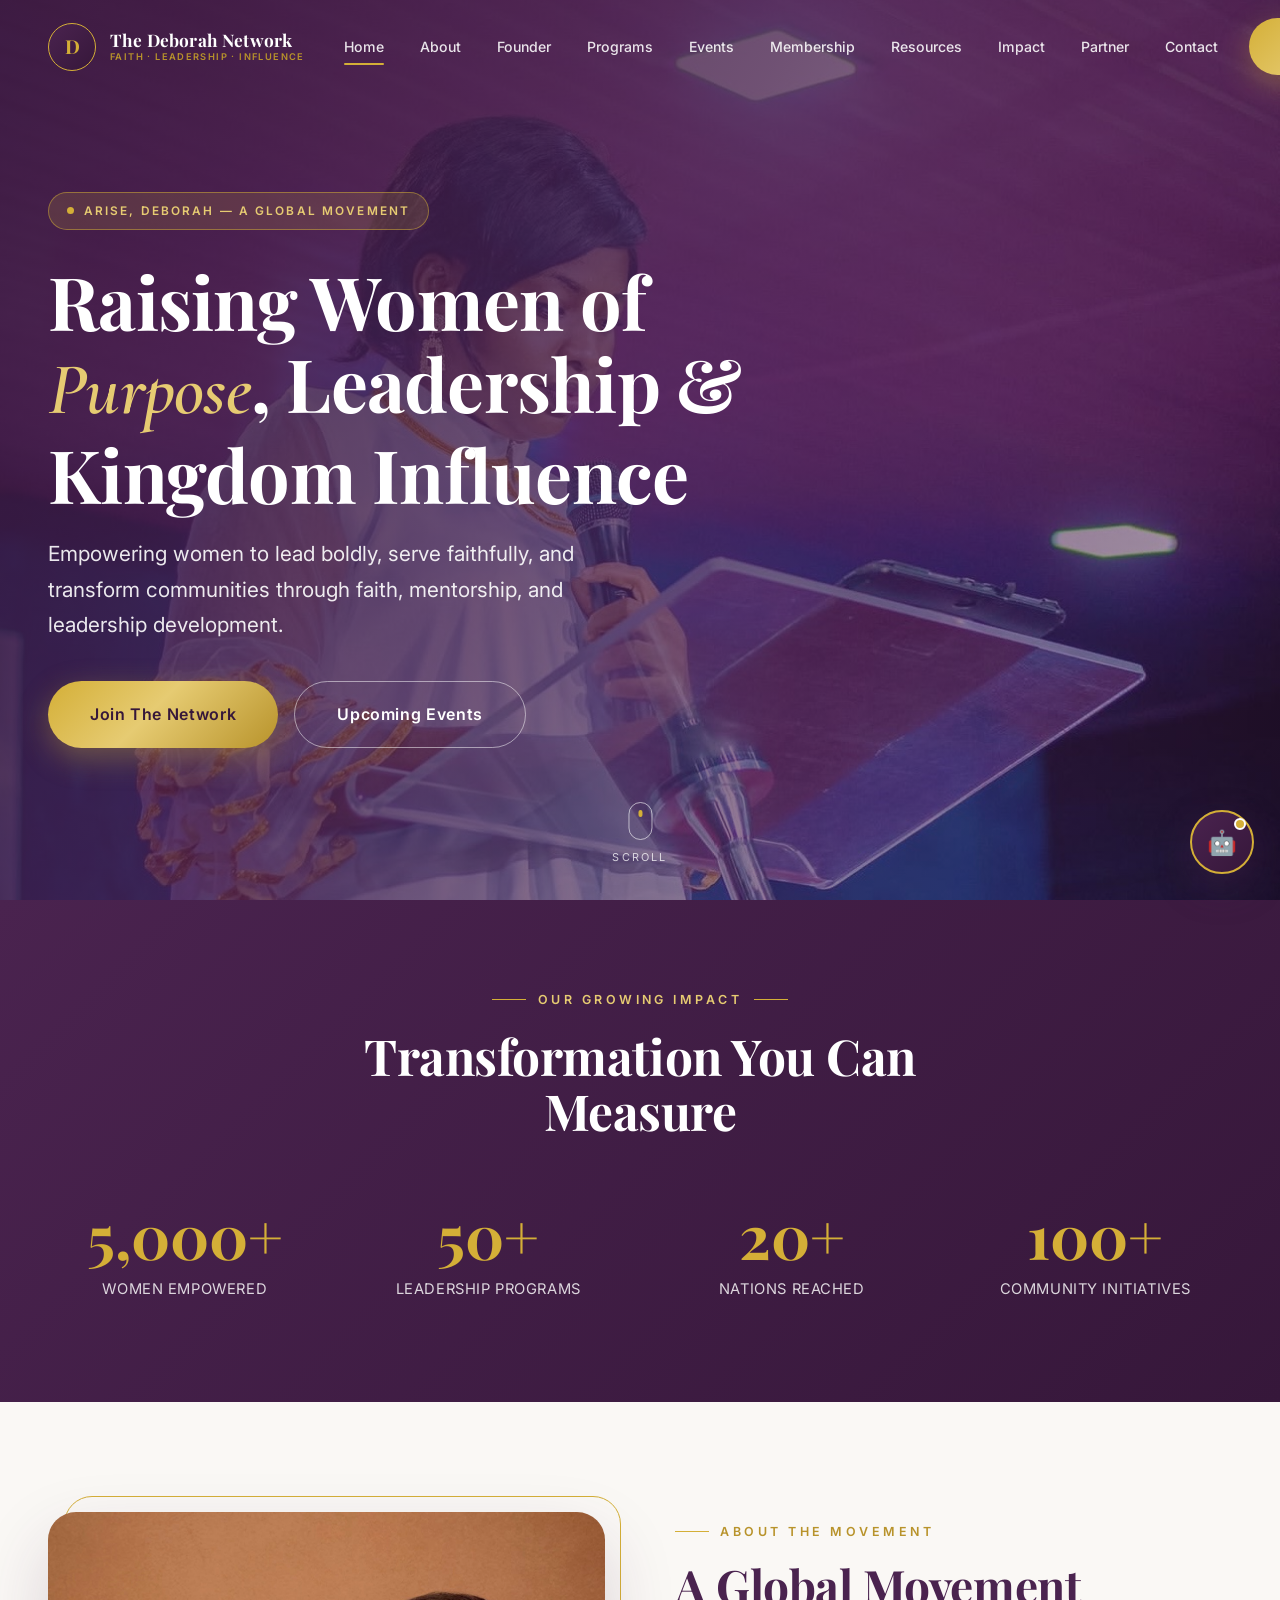
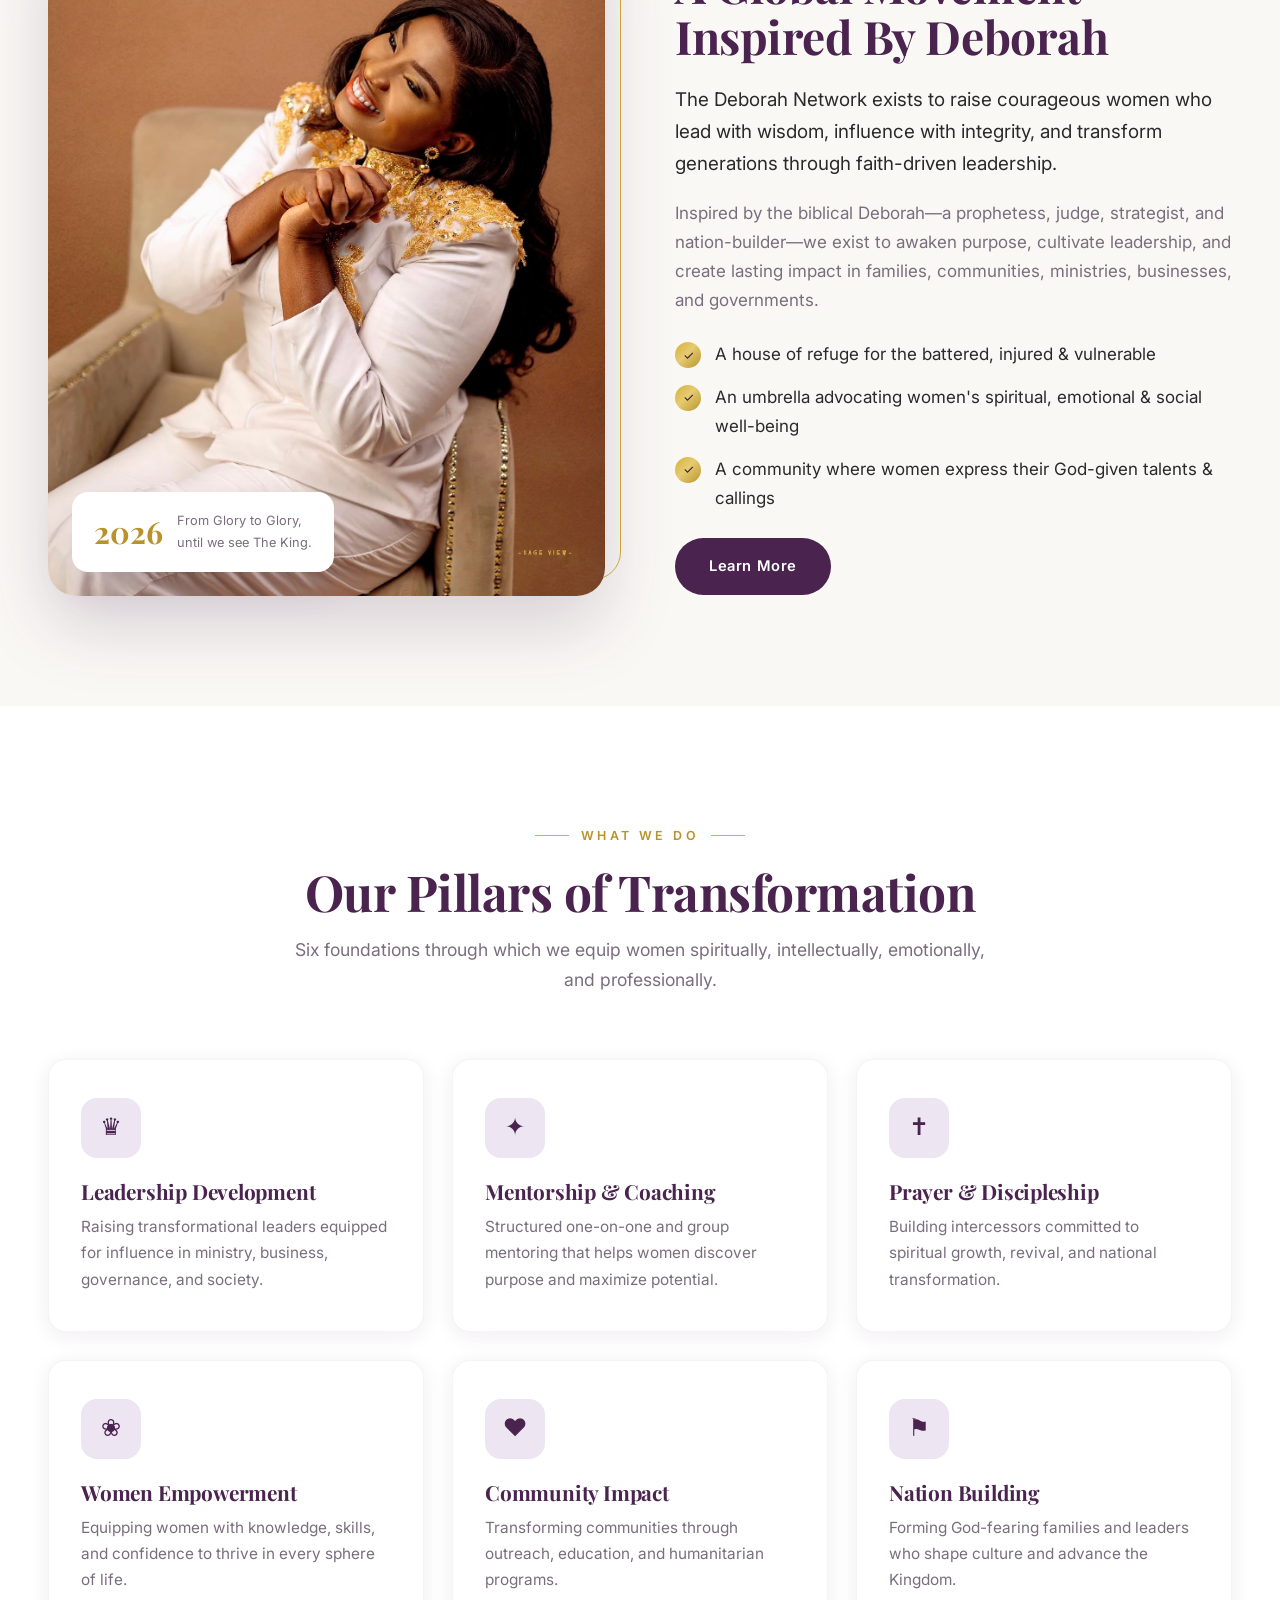
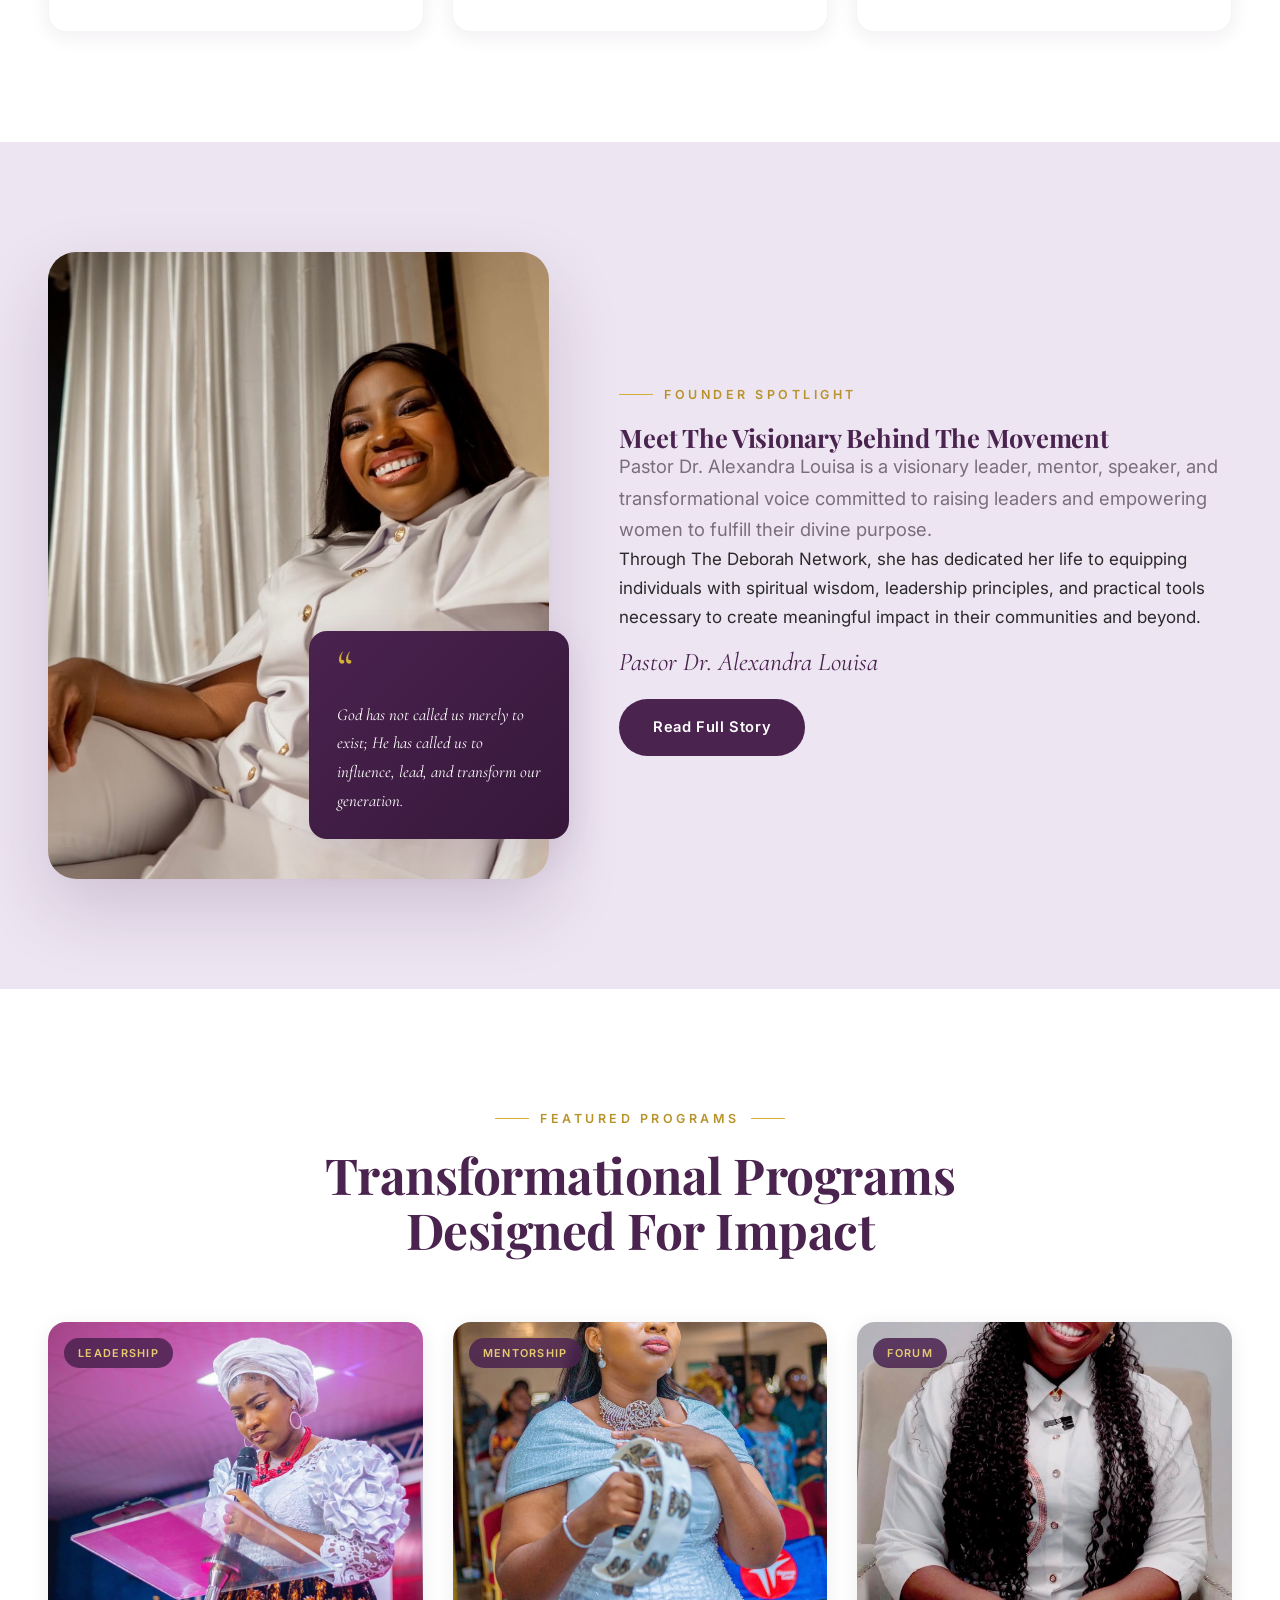
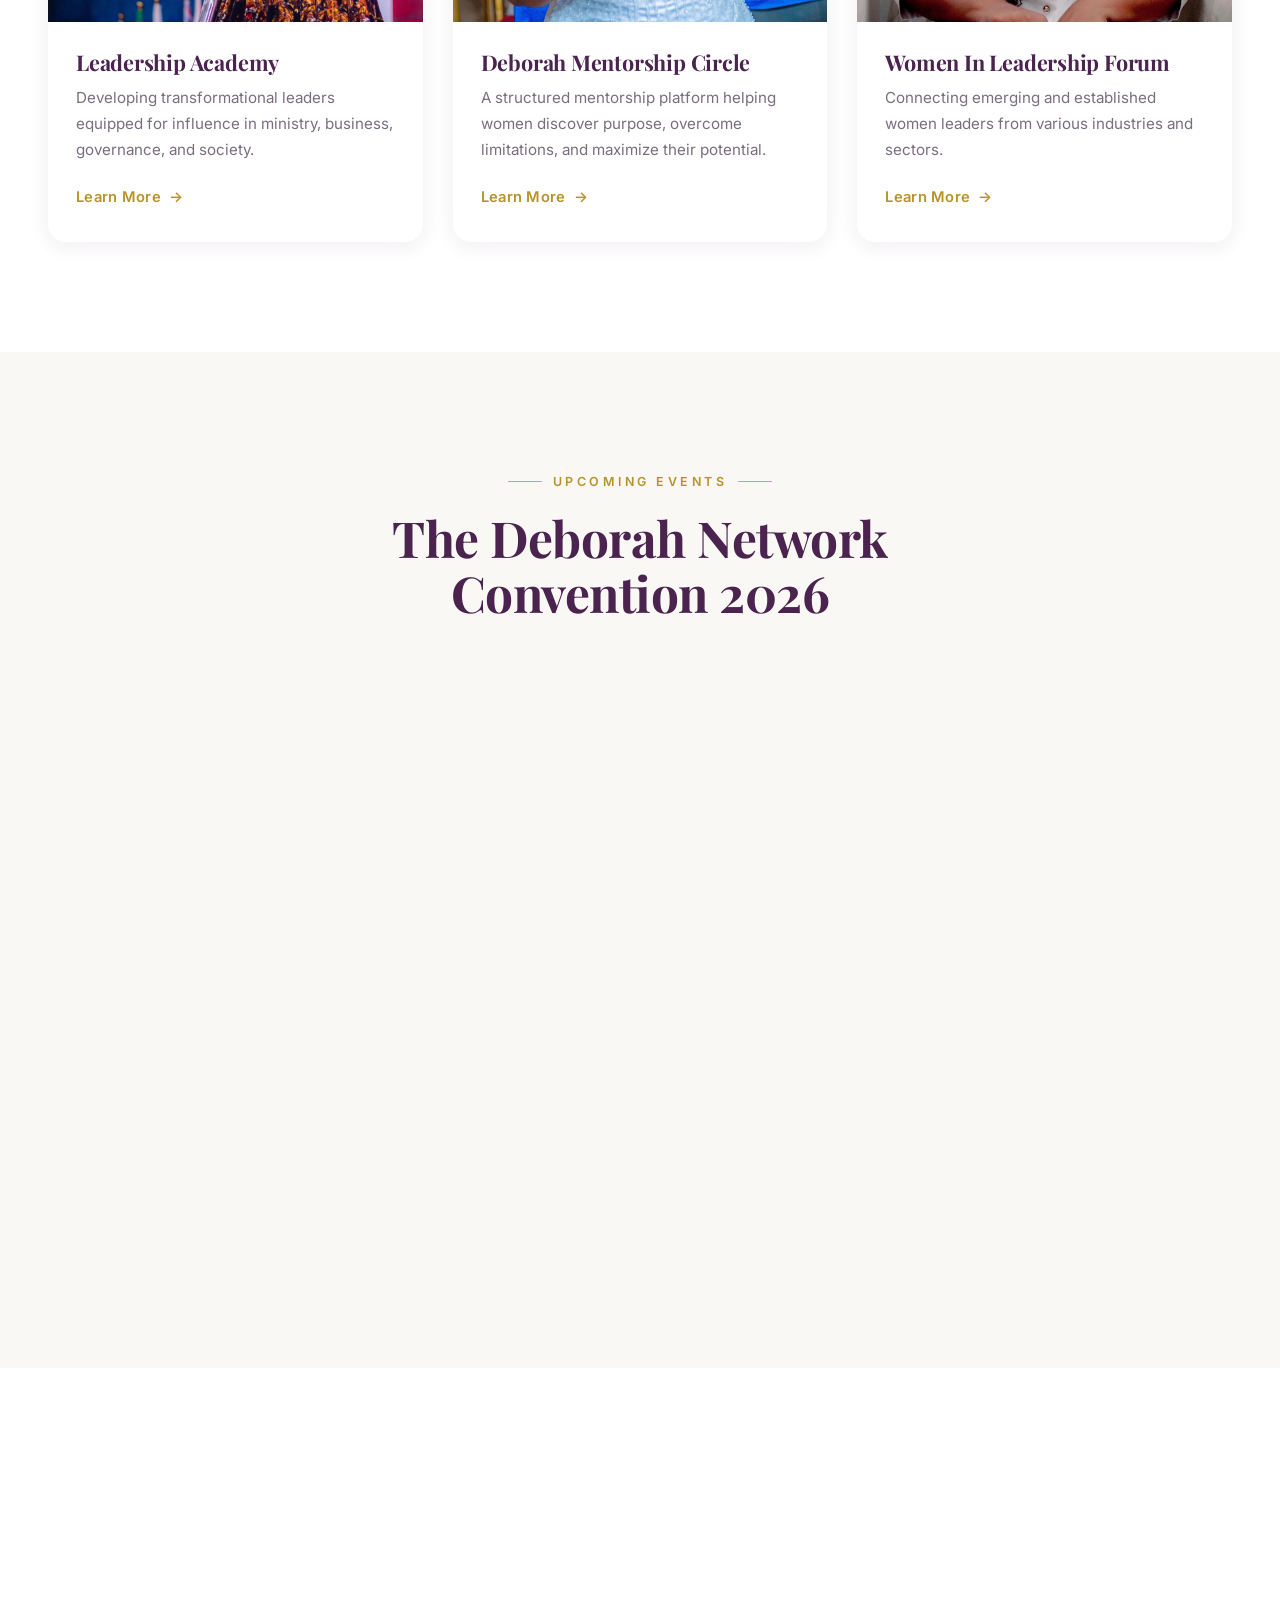
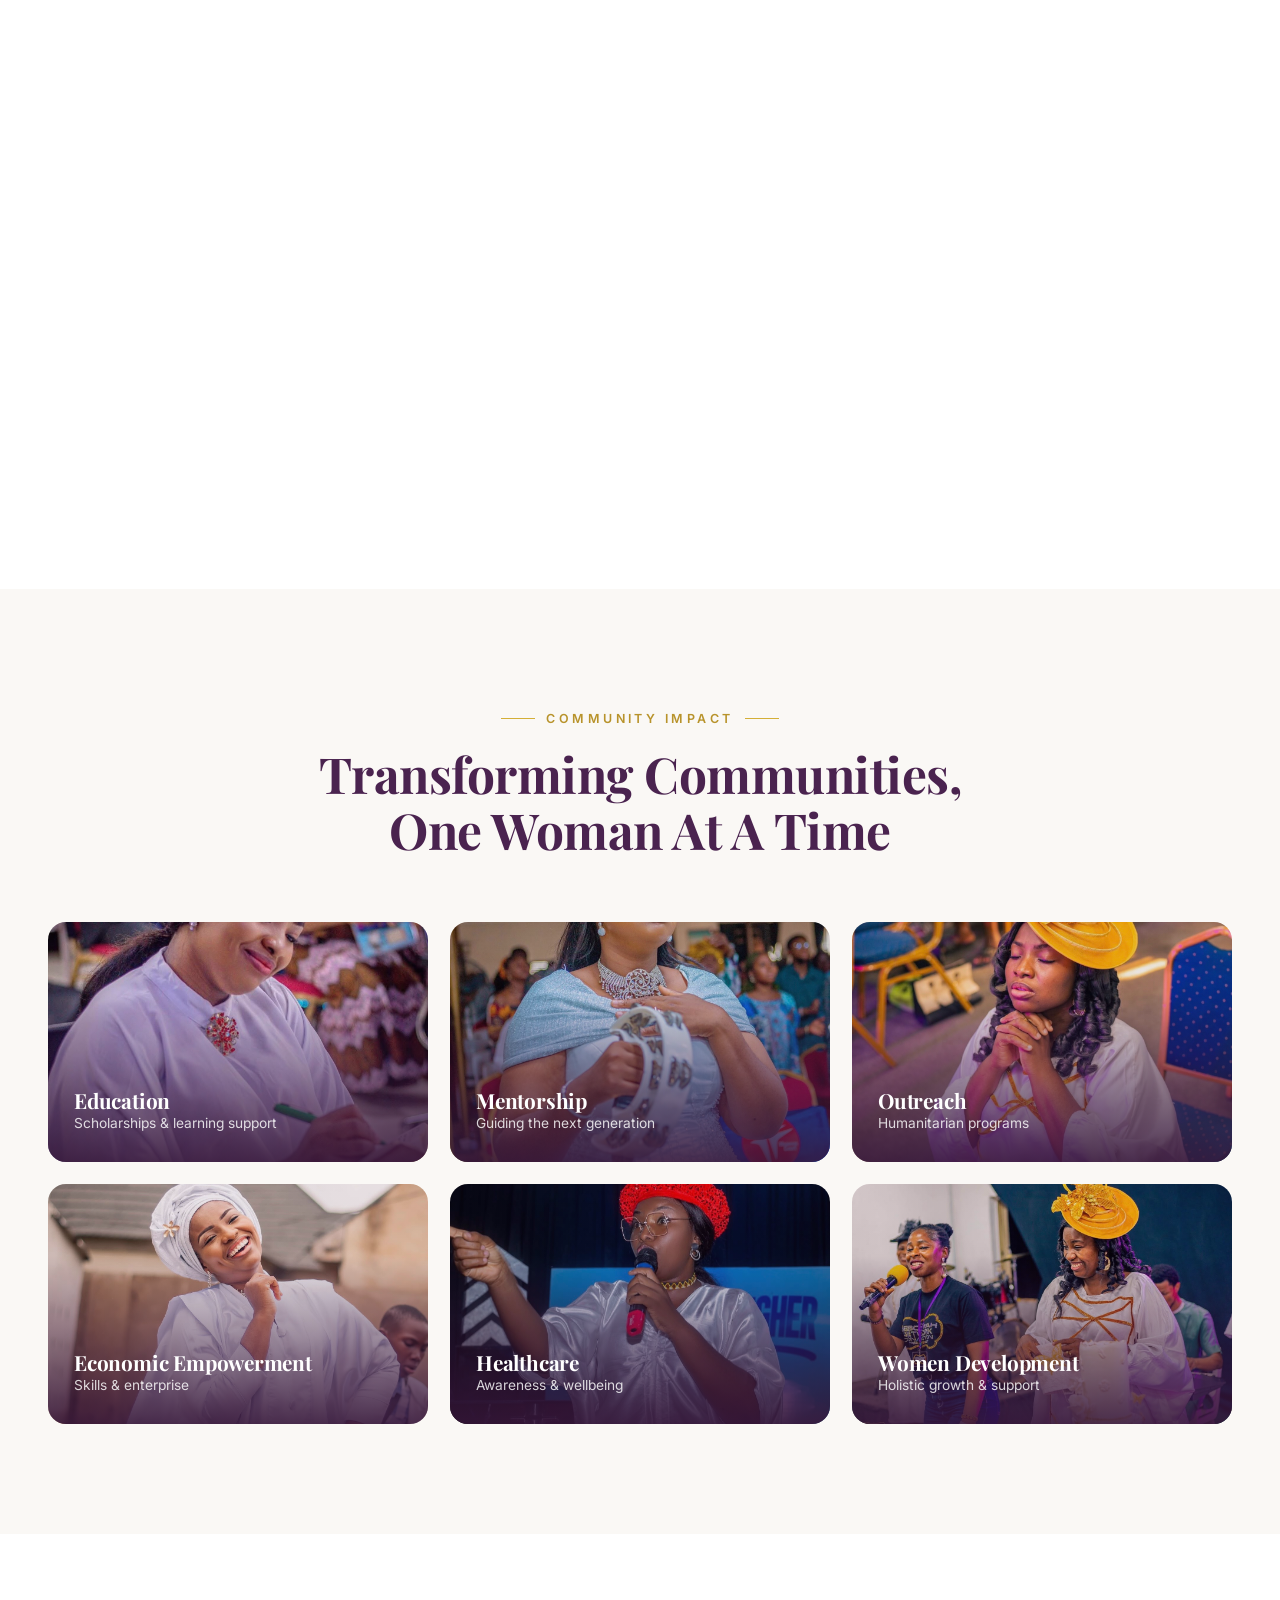
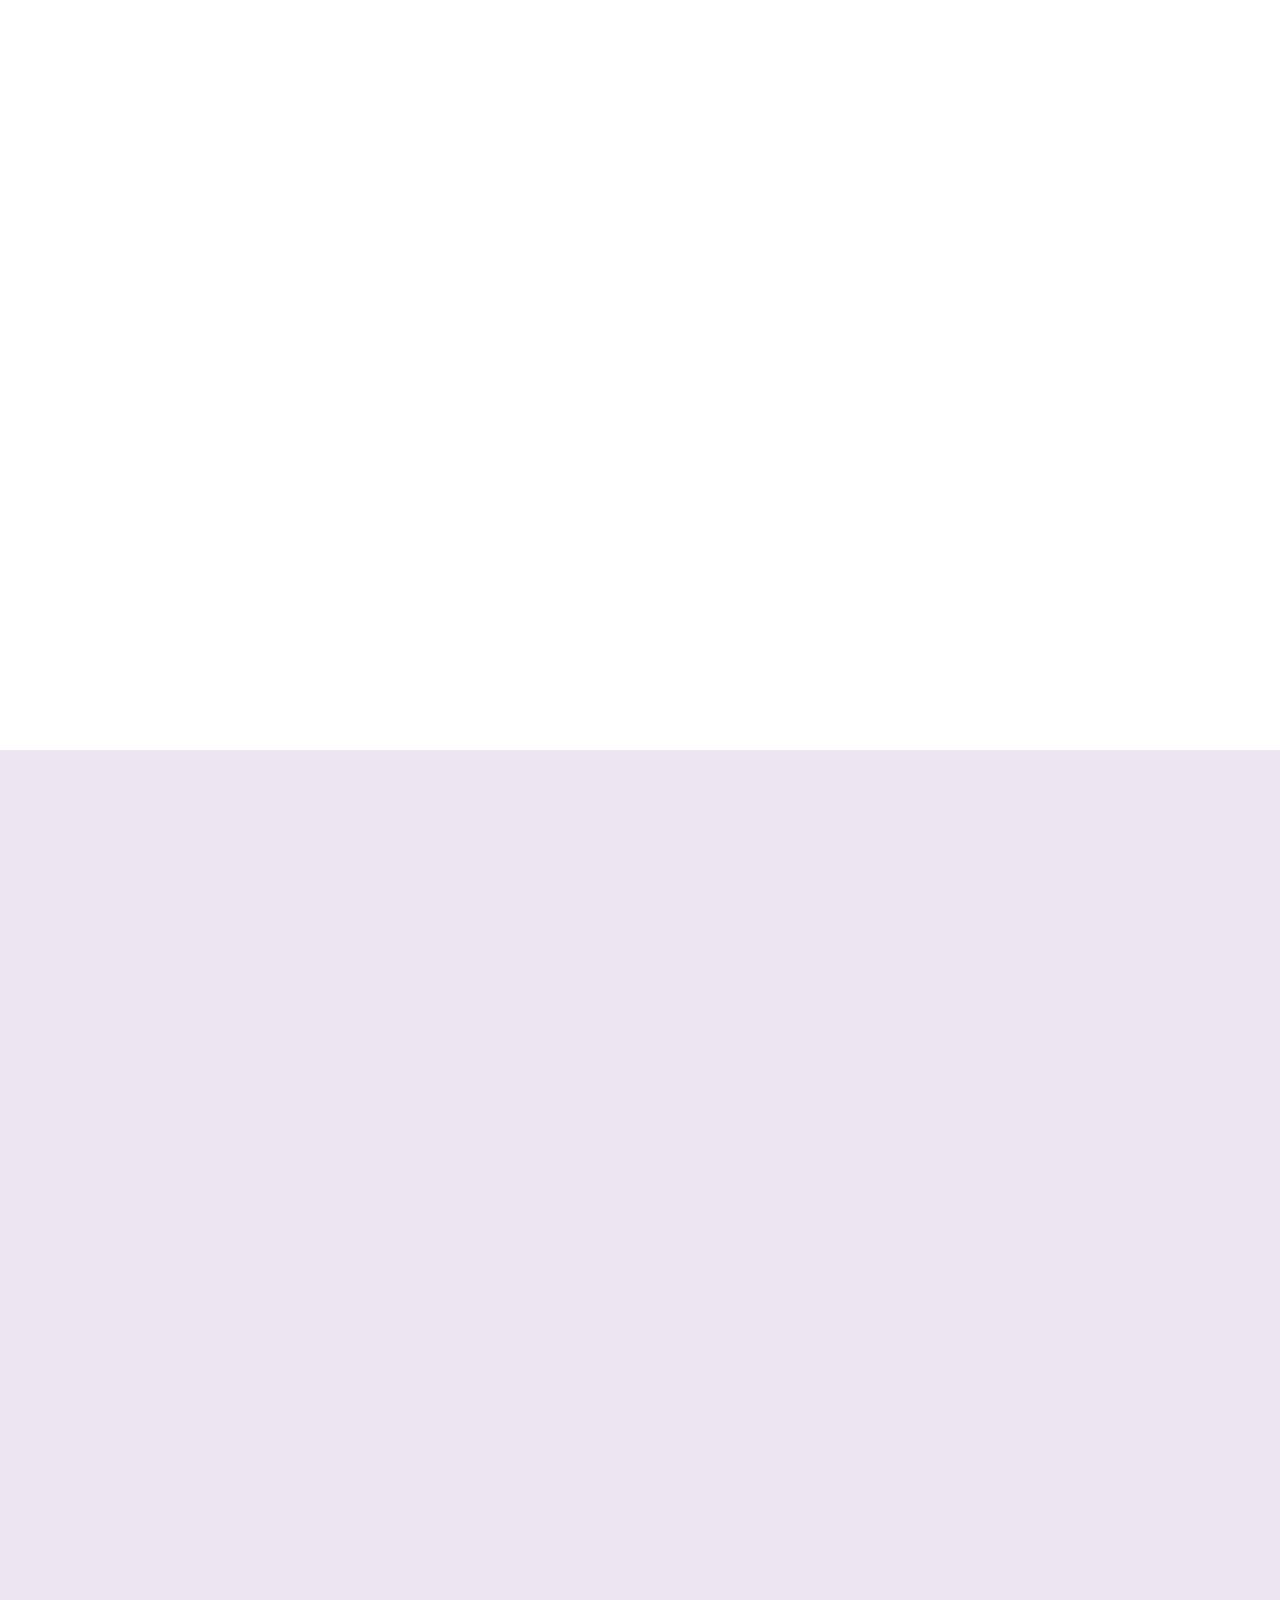
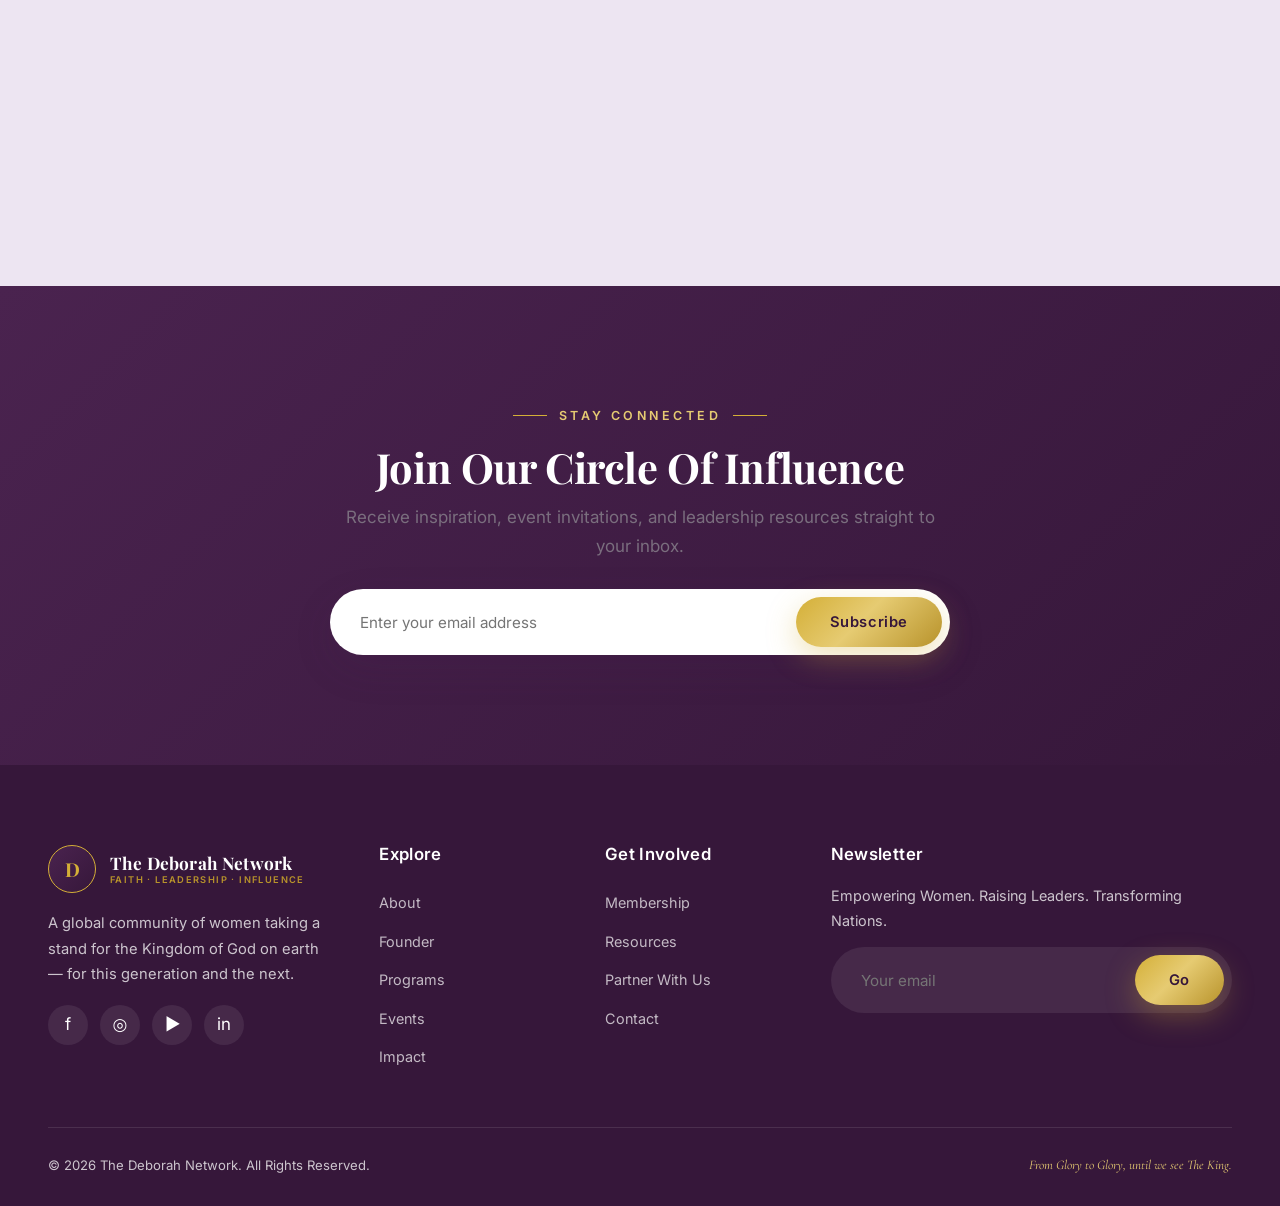
==== index.html @ 5f4958ec "Initial commit: The Deborah Network website Premium multi-page static site for The Deborah Network —" ====
<!DOCTYPE html>
<html lang="en">
<head>
<meta charset="UTF-8" />
<meta name="viewport" content="width=device-width, initial-scale=1.0" />
<title>The Deborah Network — Raising Women of Purpose, Leadership & Kingdom Influence</title>
<meta name="description" content="The Deborah Network is a global community empowering women to lead boldly, serve faithfully, and transform nations through faith, mentorship, and leadership development." />
<link rel="preconnect" href="https://fonts.googleapis.com" />
<link rel="preconnect" href="https://fonts.gstatic.com" crossorigin />
<link href="https://fonts.googleapis.com/css2?family=Playfair+Display:ital,wght@0,500;0,600;0,700;0,800;1,500;1,600&family=Cormorant+Garamond:ital,wght@0,500;0,600;1,500;1,600&family=Inter:wght@400;500;600;700&display=swap" rel="stylesheet" />
<link rel="stylesheet" href="assets/css/styles.css" />
</head>
<body>

<!-- ============ HEADER ============ -->
<header class="header on-dark">
  <div class="container header__inner">
    <a class="brand" href="index.html">
      <span class="brand__mark">D</span>
      <span class="brand__text">
        <span class="brand__name">The Deborah Network</span>
        <span class="brand__tag">Faith · Leadership · Influence</span>
      </span>
    </a>
    <nav class="nav" aria-label="Primary">
      <a class="nav__link active" href="index.html">Home</a>
      <div class="has-dropdown">
        <a class="nav__link" href="about.html">About</a>
        <div class="dropdown">
          <a href="about.html">About TDN</a>
          <a href="about.html#vision">Our Vision</a>
          <a href="about.html#mission">Our Mission</a>
          <a href="about.html#values">Core Values</a>
          <a href="about.html#faith">Statement of Faith</a>
        </div>
      </div>
      <a class="nav__link" href="founder.html">Founder</a>
      <a class="nav__link" href="programs.html">Programs</a>
      <a class="nav__link" href="events.html">Events</a>
      <a class="nav__link" href="membership.html">Membership</a>
      <a class="nav__link" href="resources.html">Resources</a>
      <a class="nav__link" href="impact.html">Impact</a>
      <a class="nav__link" href="partner.html">Partner</a>
      <a class="nav__link" href="contact.html">Contact</a>
      <a class="btn btn--gold nav__cta" href="membership.html">Join The Network</a>
    </nav>
    <button class="nav__toggle" aria-label="Menu"><span></span><span></span><span></span></button>
  </div>
</header>

<!-- ============ HERO ============ -->
<section class="hero">
  <div class="hero__bg"><img src="assets/images/IMG_7077.jpg" alt="Pastor Dr. Alexandra Louisa ministering before a gathering of women" /></div>
  <div class="hero__overlay"></div>
  <div class="container">
    <div class="hero__content">
      <span class="hero__badge"><span class="dot"></span> Arise, Deborah — A Global Movement</span>
      <h1>Raising Women of <em>Purpose</em>, Leadership &amp; Kingdom Influence</h1>
      <p class="hero__sub">Empowering women to lead boldly, serve faithfully, and transform communities through faith, mentorship, and leadership development.</p>
      <div class="btn-row">
        <a class="btn btn--gold btn--lg" href="membership.html">Join The Network</a>
        <a class="btn btn--ghost-light btn--lg" href="events.html">Upcoming Events</a>
      </div>
    </div>
  </div>
  <a href="#impact" class="hero__scroll"><span class="mouse"></span> Scroll</a>
</section>

<!-- ============ IMPACT NUMBERS ============ -->
<section class="section section--plum section--tight" id="impact">
  <div class="container">
    <div class="section-head center reveal" style="margin-bottom:46px;">
      <span class="eyebrow center" style="color:var(--gold-soft)">Our Growing Impact</span>
      <h2>Transformation You Can Measure</h2>
    </div>
    <div class="stats">
      <div class="stat reveal" data-d="1"><div class="stat__num"><span data-count="5000" data-suffix="+">0</span></div><div class="stat__label">Women Empowered</div></div>
      <div class="stat reveal" data-d="2"><div class="stat__num"><span data-count="50" data-suffix="+">0</span></div><div class="stat__label">Leadership Programs</div></div>
      <div class="stat reveal" data-d="3"><div class="stat__num"><span data-count="20" data-suffix="+">0</span></div><div class="stat__label">Nations Reached</div></div>
      <div class="stat reveal" data-d="4"><div class="stat__num"><span data-count="100" data-suffix="+">0</span></div><div class="stat__label">Community Initiatives</div></div>
    </div>
  </div>
</section>

<!-- ============ ABOUT THE MOVEMENT ============ -->
<section class="section section--ivory">
  <div class="container">
    <div class="split">
      <div class="split__media reveal">
        <div class="media-frame">
          <img src="assets/images/IMG_7070.jpg" alt="Pastor Dr. Alexandra Louisa, Founder of The Deborah Network" />
          <div class="media-badge">
            <span class="big">2026</span>
            <span class="small">From Glory to Glory,<br>until we see The King.</span>
          </div>
        </div>
      </div>
      <div class="split__body reveal" data-d="1">
        <span class="eyebrow">About The Movement</span>
        <h2>A Global Movement Inspired By Deborah</h2>
        <p class="intro">The Deborah Network exists to raise courageous women who lead with wisdom, influence with integrity, and transform generations through faith-driven leadership.</p>
        <p>Inspired by the biblical Deborah—a prophetess, judge, strategist, and nation-builder—we exist to awaken purpose, cultivate leadership, and create lasting impact in families, communities, ministries, businesses, and governments.</p>
        <ul class="ticklist gold">
          <li><span class="tk">✓</span> A house of refuge for the battered, injured &amp; vulnerable</li>
          <li><span class="tk">✓</span> An umbrella advocating women's spiritual, emotional &amp; social well-being</li>
          <li><span class="tk">✓</span> A community where women express their God-given talents &amp; callings</li>
        </ul>
        <a class="btn btn--plum" href="about.html">Learn More</a>
      </div>
    </div>
  </div>
</section>

<!-- ============ OUR PILLARS ============ -->
<section class="section section--white">
  <div class="container">
    <div class="section-head center reveal">
      <span class="eyebrow center">What We Do</span>
      <h2>Our Pillars of Transformation</h2>
      <p>Six foundations through which we equip women spiritually, intellectually, emotionally, and professionally.</p>
    </div>
    <div class="cards col-3">
      <div class="card reveal" data-d="1"><div class="card__icon">♛</div><h3>Leadership Development</h3><p>Raising transformational leaders equipped for influence in ministry, business, governance, and society.</p></div>
      <div class="card reveal" data-d="2"><div class="card__icon">✦</div><h3>Mentorship &amp; Coaching</h3><p>Structured one-on-one and group mentoring that helps women discover purpose and maximize potential.</p></div>
      <div class="card reveal" data-d="3"><div class="card__icon">✝</div><h3>Prayer &amp; Discipleship</h3><p>Building intercessors committed to spiritual growth, revival, and national transformation.</p></div>
      <div class="card reveal" data-d="1"><div class="card__icon">❀</div><h3>Women Empowerment</h3><p>Equipping women with knowledge, skills, and confidence to thrive in every sphere of life.</p></div>
      <div class="card reveal" data-d="2"><div class="card__icon">♥</div><h3>Community Impact</h3><p>Transforming communities through outreach, education, and humanitarian programs.</p></div>
      <div class="card reveal" data-d="3"><div class="card__icon">⚑</div><h3>Nation Building</h3><p>Forming God-fearing families and leaders who shape culture and advance the Kingdom.</p></div>
    </div>
  </div>
</section>

<!-- ============ FOUNDER SPOTLIGHT ============ -->
<section class="section section--lavender">
  <div class="container">
    <div class="spotlight">
      <div class="spotlight__media reveal">
        <img src="assets/images/IMG_7106.jpg" alt="Pastor Dr. Alexandra Louisa" />
        <div class="spotlight__quote">
          <span class="qmark">“</span>
          <p>God has not called us merely to exist; He has called us to influence, lead, and transform our generation.</p>
        </div>
      </div>
      <div class="spotlight__body reveal" data-d="1">
        <span class="eyebrow">Founder Spotlight</span>
        <h2>Meet The Visionary Behind The Movement</h2>
        <p class="lead">Pastor Dr. Alexandra Louisa is a visionary leader, mentor, speaker, and transformational voice committed to raising leaders and empowering women to fulfill their divine purpose.</p>
        <p>Through The Deborah Network, she has dedicated her life to equipping individuals with spiritual wisdom, leadership principles, and practical tools necessary to create meaningful impact in their communities and beyond.</p>
        <p class="signature">Pastor Dr. Alexandra Louisa</p>
        <a class="btn btn--plum" href="founder.html" style="margin-top:1rem;">Read Full Story</a>
      </div>
    </div>
  </div>
</section>

<!-- ============ FEATURED PROGRAMS ============ -->
<section class="section section--white">
  <div class="container">
    <div class="section-head center reveal">
      <span class="eyebrow center">Featured Programs</span>
      <h2>Transformational Programs Designed For Impact</h2>
    </div>
    <div class="imgcards">
      <article class="imgcard reveal" data-d="1">
        <div class="imgcard__media"><span class="imgcard__tag">Leadership</span><img src="assets/images/IMG_7073.jpg" alt="Leadership Academy" /></div>
        <div class="imgcard__body"><h3>Leadership Academy</h3><p>Developing transformational leaders equipped for influence in ministry, business, governance, and society.</p><a class="link-arrow" href="programs.html#academy">Learn More</a></div>
      </article>
      <article class="imgcard reveal" data-d="2">
        <div class="imgcard__media"><span class="imgcard__tag">Mentorship</span><img src="assets/images/IMG_7088.jpg" alt="Deborah Mentorship Circle" /></div>
        <div class="imgcard__body"><h3>Deborah Mentorship Circle</h3><p>A structured mentorship platform helping women discover purpose, overcome limitations, and maximize their potential.</p><a class="link-arrow" href="programs.html#mentorship">Learn More</a></div>
      </article>
      <article class="imgcard reveal" data-d="3">
        <div class="imgcard__media"><span class="imgcard__tag">Forum</span><img src="assets/images/IMG_7064.jpg" alt="Women in Leadership Forum" /></div>
        <div class="imgcard__body"><h3>Women In Leadership Forum</h3><p>Connecting emerging and established women leaders from various industries and sectors.</p><a class="link-arrow" href="programs.html#forum">Learn More</a></div>
      </article>
    </div>
  </div>
</section>

<!-- ============ UPCOMING EVENTS ============ -->
<section class="section section--ivory">
  <div class="container">
    <div class="section-head center reveal">
      <span class="eyebrow center">Upcoming Events</span>
      <h2>The Deborah Network Convention 2026</h2>
    </div>
    <div class="event-feature reveal">
      <div class="event-feature__media"><span class="tag">Featured Event</span><img src="assets/images/71afe955-1d7f-4d3e-bb47-ad2326fbab3c.JPG" alt="The Deborah Network Convention 2026 — The Glory of God" /></div>
      <div class="event-feature__body">
        <span class="eyebrow">Convention 2026</span>
        <h2 style="font-size:2.2rem;">The Glory of God</h2>
        <div class="event-meta">
          <div><span class="ic">📅</span> June 21, 2026 · 5PM Prompt</div>
          <div><span class="ic">📍</span> National Centre for Women's Development, Abuja</div>
        </div>
        <p style="color:var(--muted);margin-bottom:8px;">A transformational gathering bringing together leaders, visionaries, entrepreneurs, ministers, and change-makers for learning, worship, and empowerment.</p>
        <div class="countdown" data-countdown="2026-06-21T17:00:00">
          <div class="cd-box"><div class="n" data-cd="d">00</div><div class="l">Days</div></div>
          <div class="cd-box"><div class="n" data-cd="h">00</div><div class="l">Hours</div></div>
          <div class="cd-box"><div class="n" data-cd="m">00</div><div class="l">Mins</div></div>
          <div class="cd-box"><div class="n" data-cd="s">00</div><div class="l">Secs</div></div>
        </div>
        <div class="btn-row"><a class="btn btn--gold" href="events.html">Register Now</a><a class="btn btn--outline" href="events.html">All Events</a></div>
      </div>
    </div>
  </div>
</section>

<!-- ============ TESTIMONIALS ============ -->
<section class="section section--white">
  <div class="container">
    <div class="section-head center reveal">
      <span class="eyebrow center">Testimonials</span>
      <h2>Lives Are Being Transformed</h2>
    </div>
    <div class="reveal">
      <div class="testi-track">
        <div class="testi active">
          <span class="qmark">“</span>
          <p class="testi__text">The Deborah Network helped me discover clarity, confidence, and purpose. Today, I lead with greater impact and vision.</p>
          <div class="testi__person"><img src="assets/images/IMG_7062.jpg" alt="Member" /><div style="text-align:left"><div class="nm">Grace A.</div><div class="rl">Community Member</div></div></div>
        </div>
        <div class="testi">
          <span class="qmark">“</span>
          <p class="testi__text">The mentorship and leadership training transformed both my personal and professional life.</p>
          <div class="testi__person"><img src="assets/images/IMG_7066.jpg" alt="Member" /><div style="text-align:left"><div class="nm">Esther O.</div><div class="rl">Leadership Academy Graduate</div></div></div>
        </div>
        <div class="testi">
          <span class="qmark">“</span>
          <p class="testi__text">The prayer network strengthened my spiritual life and helped me grow deeper in my walk with God.</p>
          <div class="testi__person"><img src="assets/images/IMG_7082.jpg" alt="Member" /><div style="text-align:left"><div class="nm">Deborah M.</div><div class="rl">Intercessor</div></div></div>
        </div>
      </div>
      <div class="testi-dots"></div>
      <div class="testi-nav"><button data-testi-prev aria-label="Previous">‹</button><button data-testi-next aria-label="Next">›</button></div>
    </div>
  </div>
</section>

<!-- ============ COMMUNITY IMPACT ============ -->
<section class="section section--ivory">
  <div class="container">
    <div class="section-head center reveal">
      <span class="eyebrow center">Community Impact</span>
      <h2>Transforming Communities, One Woman At A Time</h2>
    </div>
    <div class="impact-grid">
      <div class="impact-tile reveal" data-d="1"><img src="assets/images/IMG_7068.jpg" alt="Education"><div class="impact-tile__label"><h3>Education</h3><p>Scholarships &amp; learning support</p></div></div>
      <div class="impact-tile reveal" data-d="2"><img src="assets/images/IMG_7088.jpg" alt="Mentorship"><div class="impact-tile__label"><h3>Mentorship</h3><p>Guiding the next generation</p></div></div>
      <div class="impact-tile reveal" data-d="3"><img src="assets/images/IMG_7090.jpg" alt="Outreach"><div class="impact-tile__label"><h3>Outreach</h3><p>Humanitarian programs</p></div></div>
      <div class="impact-tile reveal" data-d="1"><img src="assets/images/IMG_7079.jpg" alt="Economic Empowerment"><div class="impact-tile__label"><h3>Economic Empowerment</h3><p>Skills &amp; enterprise</p></div></div>
      <div class="impact-tile reveal" data-d="2"><img src="assets/images/IMG_7095.jpg" alt="Healthcare"><div class="impact-tile__label"><h3>Healthcare</h3><p>Awareness &amp; wellbeing</p></div></div>
      <div class="impact-tile reveal" data-d="3"><img src="assets/images/IMG_7071.jpg" alt="Women Development"><div class="impact-tile__label"><h3>Women Development</h3><p>Holistic growth &amp; support</p></div></div>
    </div>
  </div>
</section>

<!-- ============ PARTNER WITH US ============ -->
<section class="section section--white">
  <div class="container">
    <div class="partner-cta reveal">
      <span class="eyebrow center" style="color:var(--plum-deep)">Partner With Us</span>
      <h2>Together We Can Transform Lives</h2>
      <p>Your partnership empowers women globally, trains emerging leaders, and builds stronger families and communities.</p>
      <div class="partner-ways">
        <div class="partner-way"><div class="ic">🤝</div><h4>Become a Sponsor</h4></div>
        <div class="partner-way"><div class="ic">🌟</div><h4>Volunteer</h4></div>
        <div class="partner-way"><div class="ic">💛</div><h4>Donate</h4></div>
        <div class="partner-way"><div class="ic">🏛️</div><h4>Corporate Partner</h4></div>
      </div>
      <div class="btn-row center"><a class="btn btn--plum btn--lg" href="partner.html">Partner Now</a><a class="btn btn--outline btn--lg" href="partner.html" style="color:var(--plum-deep);">Support Our Mission</a></div>
    </div>
  </div>
</section>

<!-- ============ FUTURISTIC FEATURES ============ -->
<section class="section section--lavender">
  <div class="container">
    <div class="section-head center reveal">
      <span class="eyebrow center">The Deborah Experience</span>
      <h2>A Digital Home For Modern Deborahs</h2>
      <p>Innovative tools that bring mentorship, prayer, and growth to your fingertips.</p>
    </div>
    <div class="feature-deck">
      <div class="feature-card reveal" data-d="1"><span class="badge-soon">Live</span><div class="fic">🤖</div><h3>Deborah AI Mentor</h3><p>An AI companion offering leadership advice, career guidance, Bible study help, and resource suggestions — anytime.</p></div>
      <div class="feature-card reveal" data-d="2"><span class="badge-soon">Live</span><div class="fic">📊</div><h3>Leadership Assessment</h3><p>Discover your personal leadership score and receive a personalized growth plan tailored to your calling.</p></div>
      <div class="feature-card reveal" data-d="3"><span class="badge-soon">Live</span><div class="fic">🙏</div><h3>Global Prayer Wall</h3><p>Submit prayer requests and join a worldwide community of women interceding for one another.</p></div>
      <div class="feature-card reveal" data-d="1"><span class="badge-soon">Member</span><div class="fic">🎓</div><h3>Member Dashboard</h3><p>Track courses, certificates, events, and mentorship sessions all in one elegant space.</p></div>
      <div class="feature-card reveal" data-d="2"><span class="badge-soon">Soon</span><div class="fic">📺</div><h3>Deborah TV</h3><p>Live broadcasts, conferences, interviews, podcasts, and leadership classes on demand.</p></div>
      <div class="feature-card reveal" data-d="3"><span class="badge-soon">Soon</span><div class="fic">🌍</div><h3>Global Chapters Map</h3><p>Explore country chapters, leaders, events, and community projects across the world.</p></div>
    </div>
    <div class="center reveal" style="margin-top:44px;"><a class="btn btn--gold" href="membership.html">Explore The Experience</a></div>
  </div>
</section>

<!-- ============ NEWSLETTER ============ -->
<section class="section section--plum">
  <div class="container">
    <div class="newsletter reveal">
      <span class="eyebrow center" style="color:var(--gold-soft)">Stay Connected</span>
      <h2>Join Our Circle Of Influence</h2>
      <p>Receive inspiration, event invitations, and leadership resources straight to your inbox.</p>
      <form class="subscribe" data-demo="You're subscribed! Welcome to the sisterhood. 💛">
        <input type="email" placeholder="Enter your email address" required aria-label="Email" />
        <button class="btn btn--gold" type="submit">Subscribe</button>
      </form>
    </div>
  </div>
</section>

<!-- ============ FOOTER ============ -->
<footer class="footer">
  <div class="container">
    <div class="footer__top">
      <div class="footer__about">
        <a class="brand" href="index.html"><span class="brand__mark">D</span><span class="brand__text"><span class="brand__name">The Deborah Network</span><span class="brand__tag">Faith · Leadership · Influence</span></span></a>
        <p>A global community of women taking a stand for the Kingdom of God on earth — for this generation and the next.</p>
        <div class="footer__social"><a href="#" aria-label="Facebook">f</a><a href="#" aria-label="Instagram">◎</a><a href="#" aria-label="YouTube">▶</a><a href="#" aria-label="LinkedIn">in</a></div>
      </div>
      <div><h4>Explore</h4><div class="footer__links"><a href="about.html">About</a><a href="founder.html">Founder</a><a href="programs.html">Programs</a><a href="events.html">Events</a><a href="impact.html">Impact</a></div></div>
      <div><h4>Get Involved</h4><div class="footer__links"><a href="membership.html">Membership</a><a href="resources.html">Resources</a><a href="partner.html">Partner With Us</a><a href="contact.html">Contact</a></div></div>
      <div>
        <h4>Newsletter</h4>
        <p style="font-size:0.9rem;margin-bottom:14px;">Empowering Women. Raising Leaders. Transforming Nations.</p>
        <form class="subscribe" data-demo="Subscribed! 💛" style="box-shadow:none;background:rgba(255,255,255,0.08);">
          <input type="email" placeholder="Your email" required aria-label="Email" style="color:#fff;" />
          <button class="btn btn--gold" type="submit">Go</button>
        </form>
      </div>
    </div>
    <div class="footer__bottom">
      <p>© <span data-year>2026</span> The Deborah Network. All Rights Reserved.</p>
      <p class="footer__motto">From Glory to Glory, until we see The King.</p>
    </div>
  </div>
</footer>

<!-- ============ AI MENTOR WIDGET ============ -->
<button class="ai-fab" aria-label="Open Deborah AI Mentor">🤖<span class="ping"></span></button>
<div class="ai-panel" aria-label="Deborah AI Mentor">
  <div class="ai-panel__head">
    <span class="av">D</span>
    <div style="flex:1"><h4>Deborah AI Mentor</h4><p><span class="status" style="display:inline-block;margin-right:5px;"></span>Online · Here to help</p></div>
    <button data-ai-close aria-label="Close" style="color:#fff;font-size:1.3rem;">×</button>
  </div>
  <div class="ai-body"><div class="ai-msg bot">Hello, beautiful! I'm Deborah AI 🌿 — your companion for leadership, faith, and purpose. Ask me anything, or tap a suggestion below.</div></div>
  <div class="ai-suggest"><button>Leadership advice</button><button>Career guidance</button><button>Bible study</button><button>Upcoming events</button></div>
  <div class="ai-input"><input type="text" placeholder="Type your message…" aria-label="Message" /><button aria-label="Send">➤</button></div>
</div>

<script src="assets/js/main.js"></script>
</body>
</html>
---- assets/css/styles.css ----
/* =====================================================================
   THE DEBORAH NETWORK — Design System
   Modern · Elegant · Feminine · Premium · Kingdom-Focused
   ===================================================================== */

:root {
  /* Color palette */
  --plum: #4A234F;
  --plum-deep: #36173A;
  --plum-soft: #6B3A70;
  --gold: #D4AF37;
  --gold-soft: #E6CB72;
  --gold-deep: #B8932B;
  --ivory: #FAF8F5;
  --white: #FFFFFF;
  --charcoal: #2A2A2A;
  --lavender: #EDE5F2;
  --lavender-deep: #DCCBE6;
  --muted: #7A6E7E;

  /* Typography */
  --font-display: "Cormorant Garamond", "Playfair Display", Georgia, serif;
  --font-head: "Playfair Display", Georgia, serif;
  --font-body: "Inter", "Poppins", -apple-system, system-ui, sans-serif;

  /* Effects */
  --gold-gradient: linear-gradient(135deg, #D4AF37 0%, #E6CB72 45%, #B8932B 100%);
  --plum-gradient: linear-gradient(135deg, #4A234F 0%, #36173A 100%);
  --shadow-sm: 0 4px 20px rgba(74, 35, 79, 0.08);
  --shadow-md: 0 14px 40px rgba(74, 35, 79, 0.12);
  --shadow-lg: 0 30px 70px rgba(74, 35, 79, 0.18);
  --radius: 18px;
  --radius-lg: 28px;
  --ease: cubic-bezier(0.22, 1, 0.36, 1);
  --container: 1240px;
}

/* ---------- Reset ---------- */
*, *::before, *::after { box-sizing: border-box; margin: 0; padding: 0; }
html { scroll-behavior: smooth; -webkit-text-size-adjust: 100%; }
body {
  font-family: var(--font-body);
  color: var(--charcoal);
  background: var(--ivory);
  line-height: 1.7;
  font-size: 17px;
  overflow-x: hidden;
  -webkit-font-smoothing: antialiased;
}
img { max-width: 100%; display: block; }
a { text-decoration: none; color: inherit; }
ul { list-style: none; }
button { font-family: inherit; cursor: pointer; border: none; background: none; }

/* ---------- Typography ---------- */
h1, h2, h3, h4 { font-family: var(--font-head); font-weight: 700; line-height: 1.12; color: var(--plum); letter-spacing: -0.01em; }
.eyebrow {
  font-family: var(--font-body);
  font-size: 0.78rem;
  font-weight: 600;
  letter-spacing: 0.28em;
  text-transform: uppercase;
  color: var(--gold-deep);
  display: inline-flex;
  align-items: center;
  gap: 0.7rem;
  margin-bottom: 1.1rem;
}
.eyebrow::before { content: ""; width: 34px; height: 1px; background: var(--gold); display: inline-block; }
.eyebrow.center::after { content: ""; width: 34px; height: 1px; background: var(--gold); display: inline-block; }
.eyebrow.center { justify-content: center; }
.script {
  font-family: var(--font-display);
  font-style: italic;
  font-weight: 500;
  color: var(--gold-deep);
}
.lead { font-size: 1.15rem; color: var(--muted); }

/* ---------- Layout helpers ---------- */
.container { width: 100%; max-width: var(--container); margin: 0 auto; padding: 0 28px; }
.section { padding: 110px 0; position: relative; }
.section--tight { padding: 80px 0; }
.section--plum { background: var(--plum-gradient); color: #fff; }
.section--plum h1, .section--plum h2, .section--plum h3 { color: #fff; }
.section--ivory { background: var(--ivory); }
.section--lavender { background: var(--lavender); }
.section--white { background: var(--white); }
.center { text-align: center; }
.section-head { max-width: 720px; margin: 0 auto 64px; }
.section-head.left { margin-left: 0; }
.section-head h2 { font-size: clamp(2rem, 4vw, 3.1rem); margin-bottom: 1rem; }
.section-head p { color: var(--muted); font-size: 1.1rem; }
.grid { display: grid; gap: 30px; }
.text-gold { color: var(--gold-deep); }

/* ---------- Buttons ---------- */
.btn {
  display: inline-flex; align-items: center; justify-content: center; gap: 0.6rem;
  padding: 16px 34px;
  font-size: 0.92rem; font-weight: 600; letter-spacing: 0.04em;
  border-radius: 50px; transition: all 0.4s var(--ease);
  position: relative; white-space: nowrap;
}
.btn--gold { background: var(--gold-gradient); color: var(--plum-deep); box-shadow: 0 10px 30px rgba(212, 175, 55, 0.35); }
.btn--gold:hover { transform: translateY(-3px); box-shadow: 0 16px 40px rgba(212, 175, 55, 0.45); }
.btn--plum { background: var(--plum); color: #fff; }
.btn--plum:hover { background: var(--plum-deep); transform: translateY(-3px); box-shadow: var(--shadow-md); }
.btn--outline { border: 1.5px solid currentColor; color: var(--plum); }
.btn--outline:hover { background: var(--plum); color: #fff; border-color: var(--plum); transform: translateY(-3px); }
.btn--ghost-light { border: 1.5px solid rgba(255,255,255,0.5); color: #fff; }
.btn--ghost-light:hover { background: #fff; color: var(--plum); transform: translateY(-3px); }
.btn--lg { padding: 19px 42px; font-size: 1rem; }
.btn-row { display: flex; flex-wrap: wrap; gap: 16px; }
.btn-row.center { justify-content: center; }

.link-arrow { display: inline-flex; align-items: center; gap: 0.5rem; color: var(--gold-deep); font-weight: 600; font-size: 0.92rem; letter-spacing: 0.02em; transition: gap 0.3s var(--ease); }
.link-arrow:hover { gap: 0.9rem; }
.link-arrow::after { content: "→"; transition: transform 0.3s var(--ease); }

/* ---------- Header / Nav ---------- */
.header {
  position: fixed; top: 0; left: 0; width: 100%; z-index: 1000;
  transition: all 0.4s var(--ease);
  padding: 18px 0;
}
.header__inner { display: flex; align-items: center; justify-content: space-between; gap: 24px; }
.header.scrolled { background: rgba(250, 248, 245, 0.92); backdrop-filter: blur(14px); box-shadow: 0 6px 30px rgba(74,35,79,0.08); padding: 12px 0; }
.brand { display: inline-flex; align-items: center; gap: 14px; }
.brand__mark {
  width: 48px; height: 48px; border-radius: 50%;
  background: var(--plum-gradient); color: var(--gold);
  display: grid; place-items: center;
  font-family: var(--font-head); font-weight: 700; font-size: 1.2rem; line-height: 1;
  border: 1.5px solid var(--gold);
  flex-shrink: 0;
}
.brand__text { display: flex; flex-direction: column; justify-content: center; gap: 3px; }
.brand__name { font-family: var(--font-head); font-weight: 700; font-size: 1.08rem; line-height: 1.05; color: var(--plum); letter-spacing: 0.01em; white-space: nowrap; }
.brand__tag { font-size: 0.58rem; line-height: 1; letter-spacing: 0.15em; text-transform: uppercase; color: var(--gold-deep); font-weight: 600; white-space: nowrap; }
.header.on-dark:not(.scrolled) .brand__name { color: #fff; }
.header.on-dark:not(.scrolled) .nav__link { color: rgba(255,255,255,0.88); }
.header.on-dark:not(.scrolled) .nav__toggle span { background: #fff; }

.nav { display: flex; align-items: center; gap: 6px; }
.nav__link {
  padding: 9px 15px; font-size: 0.88rem; font-weight: 500; color: var(--charcoal);
  border-radius: 40px; transition: all 0.3s var(--ease); position: relative;
}
.nav__link:hover, .nav__link.active { color: var(--plum); }
.nav__link.active::after { content: ""; position: absolute; left: 15px; right: 15px; bottom: 2px; height: 2px; background: var(--gold); border-radius: 2px; }
.nav__cta { margin-left: 10px; }

.nav__toggle { display: none; width: 30px; height: 22px; position: relative; }
.nav__toggle span { position: absolute; left: 0; width: 100%; height: 2px; background: var(--plum); border-radius: 2px; transition: all 0.3s var(--ease); }
.nav__toggle span:nth-child(1) { top: 0; }
.nav__toggle span:nth-child(2) { top: 10px; }
.nav__toggle span:nth-child(3) { top: 20px; }
body.menu-open .nav__toggle span:nth-child(1) { top: 10px; transform: rotate(45deg); }
body.menu-open .nav__toggle span:nth-child(2) { opacity: 0; }
body.menu-open .nav__toggle span:nth-child(3) { top: 10px; transform: rotate(-45deg); }

/* ---------- Dropdown ---------- */
.has-dropdown { position: relative; }
.dropdown {
  position: absolute; top: calc(100% + 12px); left: 50%; transform: translateX(-50%) translateY(10px);
  background: #fff; border-radius: 16px; box-shadow: var(--shadow-md);
  padding: 12px; min-width: 230px; opacity: 0; visibility: hidden; transition: all 0.3s var(--ease);
  border: 1px solid var(--lavender);
}
.has-dropdown:hover .dropdown { opacity: 1; visibility: visible; transform: translateX(-50%) translateY(0); }
.dropdown a { display: block; padding: 10px 16px; font-size: 0.86rem; border-radius: 10px; color: var(--charcoal); transition: all 0.2s; }
.dropdown a:hover { background: var(--lavender); color: var(--plum); }

/* ---------- Hero ---------- */
.hero { position: relative; min-height: 100vh; display: flex; align-items: center; color: #fff; overflow: hidden; }
.hero__bg { position: absolute; inset: 0; z-index: 0; }
.hero__bg img { width: 100%; height: 100%; object-fit: cover; object-position: center 25%; }
.hero__overlay { position: absolute; inset: 0; z-index: 1;
  background: linear-gradient(120deg, rgba(54,23,58,0.92) 0%, rgba(74,35,79,0.78) 45%, rgba(74,35,79,0.35) 100%);
}
.hero__content { position: relative; z-index: 3; padding: 140px 0 100px; max-width: 760px; }
.hero__badge {
  display: inline-flex; align-items: center; gap: 0.6rem;
  padding: 8px 18px; border-radius: 40px;
  background: rgba(212,175,55,0.16); border: 1px solid rgba(212,175,55,0.5);
  color: var(--gold-soft); font-size: 0.74rem; font-weight: 600; letter-spacing: 0.18em; text-transform: uppercase;
  margin-bottom: 1.8rem;
}
.hero__badge .dot { width: 7px; height: 7px; border-radius: 50%; background: var(--gold); box-shadow: 0 0 0 0 rgba(212,175,55,0.7); animation: pulse 2.4s infinite; }
.hero h1 { color: #fff; font-size: clamp(2.6rem, 6vw, 4.6rem); margin-bottom: 1.4rem; }
.hero h1 em { font-family: var(--font-display); font-style: italic; color: var(--gold-soft); font-weight: 600; }
.hero__sub { font-size: clamp(1.05rem, 2vw, 1.3rem); color: rgba(255,255,255,0.9); max-width: 600px; margin-bottom: 2.4rem; }
.hero__scroll {
  position: absolute; bottom: 34px; left: 50%; transform: translateX(-50%); z-index: 4;
  display: flex; flex-direction: column; align-items: center; gap: 8px;
  color: rgba(255,255,255,0.75); font-size: 0.68rem; letter-spacing: 0.2em; text-transform: uppercase;
}
.hero__scroll .mouse { width: 24px; height: 38px; border: 1.5px solid rgba(255,255,255,0.6); border-radius: 14px; position: relative; }
.hero__scroll .mouse::after { content: ""; position: absolute; top: 7px; left: 50%; transform: translateX(-50%); width: 4px; height: 7px; border-radius: 3px; background: var(--gold); animation: scrolldot 1.8s infinite; }
@keyframes scrolldot { 0% { opacity: 0; transform: translate(-50%, 0); } 40% { opacity: 1; } 80% { opacity: 0; transform: translate(-50%, 12px); } 100% { opacity: 0; } }
@keyframes pulse { 0% { box-shadow: 0 0 0 0 rgba(212,175,55,0.6); } 70% { box-shadow: 0 0 0 10px rgba(212,175,55,0); } 100% { box-shadow: 0 0 0 0 rgba(212,175,55,0); } }

/* page hero (interior) */
.page-hero { position: relative; padding: 200px 0 110px; color: #fff; overflow: hidden; text-align: center; }
.page-hero__bg { position: absolute; inset: 0; z-index: 0; }
.page-hero__bg img { width: 100%; height: 100%; object-fit: cover; object-position: center 30%; }
.page-hero::after { content: ""; position: absolute; inset: 0; z-index: 1; background: linear-gradient(180deg, rgba(54,23,58,0.82), rgba(74,35,79,0.88)); }
.page-hero__inner { position: relative; z-index: 2; max-width: 800px; margin: 0 auto; }
.page-hero h1 { color: #fff; font-size: clamp(2.4rem, 5.5vw, 4rem); margin-bottom: 1.1rem; }
.page-hero p { color: rgba(255,255,255,0.9); font-size: 1.2rem; max-width: 620px; margin: 0 auto; }
.breadcrumb { display: flex; justify-content: center; gap: 0.5rem; font-size: 0.82rem; color: var(--gold-soft); margin-bottom: 1.4rem; letter-spacing: 0.05em; }
.breadcrumb a { opacity: 0.85; } .breadcrumb a:hover { opacity: 1; }

/* ---------- Stats / counters ---------- */
.stats { display: grid; grid-template-columns: repeat(4, 1fr); gap: 30px; }
.stat { text-align: center; padding: 20px; }
.stat__num { font-family: var(--font-head); font-weight: 700; font-size: clamp(2.6rem, 5vw, 3.8rem); color: var(--gold); line-height: 1; }
.stat__num .plus { color: var(--gold); }
.stat__label { margin-top: 0.7rem; font-size: 0.92rem; letter-spacing: 0.04em; color: rgba(255,255,255,0.82); text-transform: uppercase; }
.section--plum .stat__label { color: rgba(255,255,255,0.82); }

/* ---------- Split / about ---------- */
.split { display: grid; grid-template-columns: 1fr 1fr; gap: 70px; align-items: center; }
.split--reverse .split__media { order: 2; }
.split__media { position: relative; }
.split__media img { border-radius: var(--radius-lg); box-shadow: var(--shadow-lg); width: 100%; object-fit: cover; }
.split__media.tall img { aspect-ratio: 4/5; }
.media-frame { position: relative; }
.media-frame::before { content: ""; position: absolute; inset: -16px -16px 16px 16px; border: 1.5px solid var(--gold); border-radius: var(--radius-lg); z-index: -1; }
.media-badge {
  position: absolute; bottom: 24px; left: 24px; background: #fff; border-radius: 16px; padding: 18px 22px;
  box-shadow: var(--shadow-md); display: flex; align-items: center; gap: 14px; max-width: 80%;
}
.media-badge .big { font-family: var(--font-head); font-size: 1.9rem; color: var(--gold-deep); font-weight: 700; line-height: 1; }
.media-badge .small { font-size: 0.8rem; color: var(--muted); }
.split__body h2 { font-size: clamp(1.9rem, 3.6vw, 2.9rem); margin-bottom: 1.3rem; }
.split__body p { color: var(--muted); margin-bottom: 1.2rem; }
.split__body p.intro { font-size: 1.18rem; color: var(--charcoal); }

/* tick list */
.ticklist { display: grid; gap: 14px; margin: 1.6rem 0; }
.ticklist li { display: flex; align-items: flex-start; gap: 14px; color: var(--charcoal); }
.ticklist .tk { flex-shrink: 0; width: 26px; height: 26px; border-radius: 50%; background: var(--lavender); color: var(--plum); display: grid; place-items: center; font-size: 0.8rem; margin-top: 2px; }
.ticklist.gold .tk { background: var(--gold-gradient); color: var(--plum-deep); }

/* ---------- Pillar / feature cards ---------- */
.cards { display: grid; grid-template-columns: repeat(3, 1fr); gap: 28px; }
.cards.col-2 { grid-template-columns: repeat(2, 1fr); }
.cards.col-4 { grid-template-columns: repeat(4, 1fr); }
.card {
  background: #fff; border-radius: var(--radius); padding: 38px 32px;
  box-shadow: var(--shadow-sm); transition: all 0.45s var(--ease);
  border: 1px solid rgba(74,35,79,0.05); position: relative; overflow: hidden;
}
.card::before { content: ""; position: absolute; top: 0; left: 0; width: 100%; height: 3px; background: var(--gold-gradient); transform: scaleX(0); transform-origin: left; transition: transform 0.45s var(--ease); }
.card:hover { transform: translateY(-8px); box-shadow: var(--shadow-lg); }
.card:hover::before { transform: scaleX(1); }
.card__icon { width: 60px; height: 60px; border-radius: 16px; background: var(--lavender); color: var(--plum); display: grid; place-items: center; margin-bottom: 22px; font-size: 1.5rem; transition: all 0.4s var(--ease); }
.card:hover .card__icon { background: var(--gold-gradient); color: var(--plum-deep); transform: rotate(-6deg) scale(1.05); }
.card h3 { font-size: 1.3rem; margin-bottom: 0.7rem; }
.card p { color: var(--muted); font-size: 0.96rem; }
.card__num { font-family: var(--font-head); font-size: 0.9rem; color: var(--gold-deep); font-weight: 700; letter-spacing: 0.1em; margin-bottom: 12px; }

/* ---------- Program / image cards ---------- */
.imgcards { display: grid; grid-template-columns: repeat(3, 1fr); gap: 30px; }
.imgcard { background: #fff; border-radius: var(--radius); overflow: hidden; box-shadow: var(--shadow-sm); transition: all 0.45s var(--ease); display: flex; flex-direction: column; }
.imgcard:hover { transform: translateY(-8px); box-shadow: var(--shadow-lg); }
.imgcard__media { position: relative; aspect-ratio: 3/2.4; overflow: hidden; }
.imgcard__media img { width: 100%; height: 100%; object-fit: cover; transition: transform 0.7s var(--ease); }
.imgcard:hover .imgcard__media img { transform: scale(1.07); }
.imgcard__tag { position: absolute; top: 16px; left: 16px; background: rgba(74,35,79,0.85); color: var(--gold-soft); font-size: 0.68rem; letter-spacing: 0.12em; text-transform: uppercase; padding: 6px 14px; border-radius: 30px; backdrop-filter: blur(4px); font-weight: 600; }
.imgcard__body { padding: 28px 28px 32px; flex: 1; display: flex; flex-direction: column; }
.imgcard__body h3 { font-size: 1.35rem; margin-bottom: 0.7rem; }
.imgcard__body p { color: var(--muted); font-size: 0.95rem; margin-bottom: 1.4rem; flex: 1; }

/* ---------- Founder spotlight ---------- */
.spotlight { display: grid; grid-template-columns: 0.9fr 1.1fr; gap: 70px; align-items: center; }
.spotlight__media { position: relative; }
.spotlight__media img { border-radius: var(--radius-lg); width: 100%; aspect-ratio: 4/5; object-fit: cover; object-position: top center; box-shadow: var(--shadow-lg); }
.spotlight__quote { position: absolute; right: -20px; bottom: 40px; background: var(--plum-gradient); color: #fff; padding: 24px 28px; border-radius: 18px; max-width: 260px; box-shadow: var(--shadow-md); }
.spotlight__quote .qmark { font-family: var(--font-display); color: var(--gold); font-size: 3rem; line-height: 0.5; }
.spotlight__quote p { font-family: var(--font-display); font-style: italic; font-size: 1.05rem; margin-top: 0.6rem; }
.signature { font-family: var(--font-display); font-style: italic; font-size: 1.6rem; color: var(--plum); margin-top: 0.5rem; }

/* ---------- Timeline ---------- */
.timeline { position: relative; max-width: 820px; margin: 0 auto; padding-left: 20px; }
.timeline::before { content: ""; position: absolute; left: 7px; top: 8px; bottom: 8px; width: 2px; background: linear-gradient(var(--gold), var(--lavender-deep)); }
.tl-item { position: relative; padding: 0 0 46px 44px; }
.tl-item::before { content: ""; position: absolute; left: -1px; top: 4px; width: 16px; height: 16px; border-radius: 50%; background: var(--gold-gradient); border: 3px solid var(--ivory); box-shadow: 0 0 0 2px var(--gold); }
.tl-item:last-child { padding-bottom: 0; }
.tl-item .yr { font-family: var(--font-head); color: var(--gold-deep); font-weight: 700; font-size: 0.95rem; letter-spacing: 0.06em; }
.tl-item h3 { font-size: 1.35rem; margin: 0.3rem 0 0.6rem; }
.tl-item p { color: var(--muted); font-size: 0.97rem; }

/* ---------- Events timeline ---------- */
.event-feature { display: grid; grid-template-columns: 1.05fr 0.95fr; gap: 0; background: #fff; border-radius: var(--radius-lg); overflow: hidden; box-shadow: var(--shadow-md); }
.event-feature__media { position: relative; min-height: 420px; }
.event-feature__media img { position: absolute; inset: 0; width: 100%; height: 100%; object-fit: cover; }
.event-feature__media .tag { position: absolute; top: 22px; left: 22px; background: var(--gold-gradient); color: var(--plum-deep); font-weight: 700; font-size: 0.74rem; letter-spacing: 0.1em; text-transform: uppercase; padding: 7px 16px; border-radius: 30px; }
.event-feature__body { padding: 50px 48px; display: flex; flex-direction: column; justify-content: center; }
.event-meta { display: flex; flex-wrap: wrap; gap: 22px; margin: 18px 0 26px; }
.event-meta div { display: flex; align-items: center; gap: 9px; font-size: 0.92rem; color: var(--muted); }
.event-meta .ic { color: var(--gold-deep); }
.countdown { display: flex; gap: 14px; margin: 8px 0 30px; }
.cd-box { background: var(--lavender); border-radius: 14px; padding: 16px 8px; text-align: center; min-width: 76px; }
.cd-box .n { font-family: var(--font-head); font-size: 2rem; font-weight: 700; color: var(--plum); line-height: 1; }
.cd-box .l { font-size: 0.68rem; letter-spacing: 0.12em; text-transform: uppercase; color: var(--muted); margin-top: 5px; }

.event-list { display: grid; gap: 20px; margin-top: 44px; }
.event-row { display: grid; grid-template-columns: 120px 1fr auto; gap: 28px; align-items: center; background: #fff; border-radius: var(--radius); padding: 26px 32px; box-shadow: var(--shadow-sm); transition: all 0.4s var(--ease); border-left: 3px solid transparent; }
.event-row:hover { border-left-color: var(--gold); transform: translateX(6px); box-shadow: var(--shadow-md); }
.event-row__date { text-align: center; border-right: 1px solid var(--lavender); padding-right: 20px; }
.event-row__date .d { font-family: var(--font-head); font-size: 2.1rem; font-weight: 700; color: var(--plum); line-height: 1; }
.event-row__date .m { font-size: 0.78rem; letter-spacing: 0.14em; text-transform: uppercase; color: var(--gold-deep); margin-top: 4px; }
.event-row__info h3 { font-size: 1.22rem; margin-bottom: 0.3rem; }
.event-row__info p { font-size: 0.9rem; color: var(--muted); }
@media (max-width: 640px){ .event-row { grid-template-columns: 1fr; text-align: left; } .event-row__date { display: flex; gap: 12px; border-right: none; border-bottom: 1px solid var(--lavender); padding: 0 0 14px; align-items: baseline; } }

/* ---------- Testimonials ---------- */
.testi-track { position: relative; max-width: 920px; margin: 0 auto; }
.testi { background: #fff; border-radius: var(--radius-lg); padding: 56px 56px 48px; box-shadow: var(--shadow-md); text-align: center; display: none; }
.testi.active { display: block; animation: fade 0.6s var(--ease); }
@keyframes fade { from { opacity: 0; transform: translateY(14px); } to { opacity: 1; transform: translateY(0); } }
.testi .qmark { font-family: var(--font-display); font-size: 4rem; color: var(--gold); line-height: 0.4; }
.testi__text { font-family: var(--font-display); font-style: italic; font-size: 1.45rem; line-height: 1.5; color: var(--plum); margin: 1.2rem 0 1.8rem; }
.testi__person { display: flex; align-items: center; justify-content: center; gap: 16px; }
.testi__person img { width: 60px; height: 60px; border-radius: 50%; object-fit: cover; border: 2px solid var(--gold); }
.testi__person .nm { font-weight: 700; color: var(--plum); }
.testi__person .rl { font-size: 0.85rem; color: var(--muted); }
.testi-dots { display: flex; justify-content: center; gap: 10px; margin-top: 30px; }
.testi-dots button { width: 10px; height: 10px; border-radius: 50%; background: var(--lavender-deep); transition: all 0.3s; }
.testi-dots button.active { background: var(--gold); width: 30px; border-radius: 10px; }
.testi-nav { display: flex; justify-content: center; gap: 14px; margin-top: 22px; }
.testi-nav button { width: 48px; height: 48px; border-radius: 50%; background: #fff; box-shadow: var(--shadow-sm); color: var(--plum); font-size: 1.1rem; transition: all 0.3s; }
.testi-nav button:hover { background: var(--plum); color: #fff; }

/* ---------- Impact grid ---------- */
.impact-grid { display: grid; grid-template-columns: repeat(3, 1fr); gap: 22px; }
.impact-tile { position: relative; border-radius: var(--radius); overflow: hidden; min-height: 240px; display: flex; align-items: flex-end; }
.impact-tile img { position: absolute; inset: 0; width: 100%; height: 100%; object-fit: cover; transition: transform 0.7s var(--ease); }
.impact-tile::after { content: ""; position: absolute; inset: 0; background: linear-gradient(to top, rgba(54,23,58,0.9) 0%, rgba(54,23,58,0.1) 70%); }
.impact-tile:hover img { transform: scale(1.08); }
.impact-tile__label { position: relative; z-index: 2; padding: 26px; color: #fff; }
.impact-tile__label h3 { color: #fff; font-size: 1.3rem; }
.impact-tile__label p { color: rgba(255,255,255,0.82); font-size: 0.86rem; }

/* ---------- Partner CTA gold ---------- */
.partner-cta { background: var(--gold-gradient); border-radius: var(--radius-lg); padding: 70px 60px; text-align: center; position: relative; overflow: hidden; color: var(--plum-deep); }
.partner-cta::before, .partner-cta::after { content: ""; position: absolute; border-radius: 50%; background: rgba(255,255,255,0.18); }
.partner-cta::before { width: 320px; height: 320px; top: -140px; right: -80px; }
.partner-cta::after { width: 240px; height: 240px; bottom: -130px; left: -60px; }
.partner-cta > * { position: relative; z-index: 2; }
.partner-cta h2 { color: var(--plum-deep); font-size: clamp(2rem, 4vw, 3rem); margin-bottom: 1rem; }
.partner-cta p { color: var(--plum); font-size: 1.15rem; max-width: 620px; margin: 0 auto 2rem; }
.partner-ways { display: grid; grid-template-columns: repeat(4, 1fr); gap: 18px; margin: 40px 0; }
.partner-way { background: rgba(255,255,255,0.55); border-radius: 16px; padding: 26px 18px; backdrop-filter: blur(4px); }
.partner-way .ic { font-size: 1.8rem; margin-bottom: 10px; }
.partner-way h4 { color: var(--plum-deep); font-size: 1.05rem; }

/* ---------- Newsletter ---------- */
.newsletter { text-align: center; max-width: 620px; margin: 0 auto; }
.newsletter h2 { font-size: clamp(1.8rem, 3.5vw, 2.6rem); margin-bottom: 0.8rem; }
.newsletter p { color: var(--muted); margin-bottom: 1.8rem; }
.subscribe { display: flex; gap: 12px; background: #fff; padding: 8px; border-radius: 50px; box-shadow: var(--shadow-md); }
.subscribe input { flex: 1; border: none; background: transparent; padding: 14px 22px; font-family: inherit; font-size: 0.95rem; outline: none; color: var(--charcoal); }
@media (max-width: 540px){ .subscribe { flex-direction: column; border-radius: 24px; } .subscribe .btn { width: 100%; } }

/* ---------- Forms ---------- */
.form-card { background: #fff; border-radius: var(--radius-lg); padding: 48px; box-shadow: var(--shadow-md); }
.form-grid { display: grid; grid-template-columns: 1fr 1fr; gap: 20px; }
.field { display: flex; flex-direction: column; gap: 7px; margin-bottom: 18px; }
.field.full { grid-column: 1 / -1; }
.field label { font-size: 0.82rem; font-weight: 600; color: var(--plum); letter-spacing: 0.03em; }
.field input, .field select, .field textarea {
  padding: 14px 18px; border: 1.5px solid var(--lavender-deep); border-radius: 12px;
  font-family: inherit; font-size: 0.95rem; color: var(--charcoal); background: var(--ivory); transition: all 0.3s; outline: none;
}
.field input:focus, .field select:focus, .field textarea:focus { border-color: var(--gold); background: #fff; box-shadow: 0 0 0 4px rgba(212,175,55,0.12); }
.field textarea { resize: vertical; min-height: 130px; }

/* ---------- Contact info ---------- */
.contact-card { display: flex; align-items: flex-start; gap: 18px; padding: 24px 0; border-bottom: 1px solid var(--lavender); }
.contact-card:last-child { border-bottom: none; }
.contact-card .ic { width: 50px; height: 50px; flex-shrink: 0; border-radius: 14px; background: var(--lavender); color: var(--plum); display: grid; place-items: center; font-size: 1.2rem; }
.contact-card h4 { font-size: 1.05rem; margin-bottom: 0.2rem; }
.contact-card p, .contact-card a { color: var(--muted); font-size: 0.95rem; }
.contact-card a:hover { color: var(--gold-deep); }

/* ---------- Quote band ---------- */
.quote-band { text-align: center; max-width: 880px; margin: 0 auto; }
.quote-band .qmark { font-family: var(--font-display); font-size: 5rem; color: var(--gold); line-height: 0.3; }
.quote-band blockquote { font-family: var(--font-display); font-style: italic; font-size: clamp(1.6rem, 3.5vw, 2.6rem); line-height: 1.4; color: #fff; margin: 1.2rem 0; }
.quote-band cite { font-style: normal; font-weight: 600; letter-spacing: 0.05em; color: var(--gold-soft); }

/* ---------- Logo / award grid ---------- */
.award-grid { display: grid; grid-template-columns: repeat(4, 1fr); gap: 18px; }
.award { background: #fff; border-radius: 16px; padding: 30px 24px; text-align: center; box-shadow: var(--shadow-sm); transition: all 0.4s var(--ease); border: 1px solid var(--lavender); }
.award:hover { transform: translateY(-5px); box-shadow: var(--shadow-md); }
.award .ic { font-size: 1.9rem; color: var(--gold); margin-bottom: 10px; }
.award h4 { font-size: 1rem; margin-bottom: 0.3rem; }
.award p { font-size: 0.82rem; color: var(--muted); }

/* ---------- Gallery ---------- */
.gallery { display: grid; grid-template-columns: repeat(4, 1fr); grid-auto-rows: 200px; gap: 14px; }
.gallery a { position: relative; border-radius: 14px; overflow: hidden; }
.gallery img { width: 100%; height: 100%; object-fit: cover; transition: transform 0.6s var(--ease); }
.gallery a:hover img { transform: scale(1.08); }
.gallery a.wide { grid-column: span 2; }
.gallery a.tall { grid-row: span 2; }
@media (max-width: 760px){ .gallery { grid-template-columns: repeat(2, 1fr); } .gallery a.wide { grid-column: span 1; } }

/* ---------- Pills / tabs ---------- */
.pills { display: flex; flex-wrap: wrap; gap: 10px; justify-content: center; margin-bottom: 44px; }
.pill { padding: 10px 22px; border-radius: 40px; background: #fff; border: 1px solid var(--lavender-deep); font-size: 0.86rem; font-weight: 500; color: var(--muted); transition: all 0.3s; }
.pill:hover, .pill.active { background: var(--plum); color: #fff; border-color: var(--plum); }

/* ---------- Resource cards ---------- */
.res-card { background: #fff; border-radius: var(--radius); overflow: hidden; box-shadow: var(--shadow-sm); transition: all 0.4s var(--ease); }
.res-card:hover { transform: translateY(-6px); box-shadow: var(--shadow-lg); }
.res-card__media { aspect-ratio: 16/10; overflow: hidden; position: relative; }
.res-card__media img { width: 100%; height: 100%; object-fit: cover; transition: transform 0.6s var(--ease); }
.res-card:hover .res-card__media img { transform: scale(1.07); }
.res-card__type { position: absolute; top: 14px; left: 14px; background: rgba(255,255,255,0.92); color: var(--plum); font-size: 0.68rem; font-weight: 700; letter-spacing: 0.1em; text-transform: uppercase; padding: 5px 12px; border-radius: 30px; }
.res-card__body { padding: 24px 26px 28px; }
.res-card__body .meta { font-size: 0.78rem; color: var(--gold-deep); letter-spacing: 0.06em; text-transform: uppercase; font-weight: 600; }
.res-card__body h3 { font-size: 1.18rem; margin: 0.5rem 0 0.6rem; }
.res-card__body p { font-size: 0.92rem; color: var(--muted); }

/* play button overlay */
.play-badge { position: absolute; top: 50%; left: 50%; transform: translate(-50%,-50%); width: 60px; height: 60px; border-radius: 50%; background: rgba(255,255,255,0.9); color: var(--plum); display: grid; place-items: center; font-size: 1.2rem; transition: all 0.3s; }
.res-card:hover .play-badge { background: var(--gold); transform: translate(-50%,-50%) scale(1.1); }

/* ---------- Feature (futuristic) cards ---------- */
.feature-deck { display: grid; grid-template-columns: repeat(3, 1fr); gap: 26px; }
.feature-card { background: linear-gradient(160deg, #fff, var(--ivory)); border: 1px solid var(--lavender); border-radius: var(--radius); padding: 36px 32px; transition: all 0.45s var(--ease); position: relative; overflow: hidden; }
.feature-card:hover { transform: translateY(-7px); box-shadow: var(--shadow-lg); border-color: var(--gold); }
.feature-card .badge-soon { position: absolute; top: 20px; right: 20px; font-size: 0.62rem; letter-spacing: 0.12em; text-transform: uppercase; color: var(--gold-deep); background: rgba(212,175,55,0.14); padding: 4px 10px; border-radius: 20px; font-weight: 700; }
.feature-card .fic { width: 58px; height: 58px; border-radius: 16px; background: var(--plum-gradient); color: var(--gold); display: grid; place-items: center; font-size: 1.4rem; margin-bottom: 20px; }
.feature-card h3 { font-size: 1.25rem; margin-bottom: 0.6rem; }
.feature-card p { color: var(--muted); font-size: 0.93rem; }

/* ---------- Prayer wall ---------- */
.prayer-wall { display: grid; grid-template-columns: repeat(3, 1fr); gap: 20px; margin-top: 36px; }
.prayer-note { background: #fff; border-radius: 16px; padding: 24px; box-shadow: var(--shadow-sm); border-top: 3px solid var(--gold); }
.prayer-note p { font-family: var(--font-display); font-style: italic; font-size: 1.05rem; color: var(--charcoal); margin-bottom: 14px; }
.prayer-note .meta { display: flex; justify-content: space-between; align-items: center; font-size: 0.8rem; color: var(--muted); }
.prayer-note .pray-btn { color: var(--gold-deep); font-weight: 600; display: inline-flex; gap: 5px; align-items: center; }

/* ---------- AI mentor widget ---------- */
.ai-fab { position: fixed; bottom: 26px; right: 26px; z-index: 1200; width: 64px; height: 64px; border-radius: 50%; background: var(--plum-gradient); color: var(--gold); display: grid; place-items: center; font-size: 1.5rem; box-shadow: 0 14px 36px rgba(74,35,79,0.4); border: 2px solid var(--gold); transition: all 0.4s var(--ease); }
.ai-fab:hover { transform: scale(1.08) rotate(6deg); }
.ai-fab .ping { position: absolute; top: 6px; right: 6px; width: 12px; height: 12px; background: var(--gold); border-radius: 50%; border: 2px solid #fff; }
.ai-panel { position: fixed; bottom: 104px; right: 26px; z-index: 1200; width: 360px; max-width: calc(100vw - 40px); background: #fff; border-radius: 22px; box-shadow: var(--shadow-lg); overflow: hidden; transform: translateY(20px) scale(0.96); opacity: 0; visibility: hidden; transition: all 0.4s var(--ease); }
.ai-panel.open { transform: translateY(0) scale(1); opacity: 1; visibility: visible; }
.ai-panel__head { background: var(--plum-gradient); color: #fff; padding: 20px 22px; display: flex; align-items: center; gap: 12px; }
.ai-panel__head .av { width: 42px; height: 42px; border-radius: 50%; background: var(--gold-gradient); color: var(--plum-deep); display: grid; place-items: center; font-weight: 700; }
.ai-panel__head h4 { color: #fff; font-size: 1.05rem; margin: 0; }
.ai-panel__head p { font-size: 0.74rem; color: rgba(255,255,255,0.8); }
.ai-panel__head .status { width: 8px; height: 8px; border-radius: 50%; background: #5ad17a; }
.ai-body { padding: 20px; height: 300px; overflow-y: auto; display: flex; flex-direction: column; gap: 12px; background: var(--ivory); }
.ai-msg { max-width: 84%; padding: 12px 16px; border-radius: 16px; font-size: 0.9rem; line-height: 1.5; }
.ai-msg.bot { background: #fff; box-shadow: var(--shadow-sm); border-bottom-left-radius: 4px; align-self: flex-start; }
.ai-msg.user { background: var(--plum); color: #fff; border-bottom-right-radius: 4px; align-self: flex-end; }
.ai-suggest { display: flex; flex-wrap: wrap; gap: 8px; padding: 0 20px 14px; background: var(--ivory); }
.ai-suggest button { font-size: 0.78rem; padding: 8px 14px; border-radius: 30px; background: var(--lavender); color: var(--plum); transition: all 0.3s; }
.ai-suggest button:hover { background: var(--gold-gradient); color: var(--plum-deep); }
.ai-input { display: flex; gap: 8px; padding: 14px; border-top: 1px solid var(--lavender); }
.ai-input input { flex: 1; border: 1px solid var(--lavender-deep); border-radius: 30px; padding: 11px 16px; font-family: inherit; font-size: 0.88rem; outline: none; }
.ai-input button { width: 42px; height: 42px; border-radius: 50%; background: var(--gold-gradient); color: var(--plum-deep); display: grid; place-items: center; flex-shrink: 0; }

/* ---------- Assessment ---------- */
.assess-card { background: var(--plum-gradient); color: #fff; border-radius: var(--radius-lg); padding: 50px; text-align: center; }
.assess-card h3 { color: #fff; }
.score-ring { width: 150px; height: 150px; margin: 24px auto; border-radius: 50%; background: conic-gradient(var(--gold) var(--p, 0%), rgba(255,255,255,0.15) 0); display: grid; place-items: center; position: relative; }
.score-ring::before { content: ""; position: absolute; inset: 12px; border-radius: 50%; background: var(--plum-deep); }
.score-ring span { position: relative; z-index: 2; font-family: var(--font-head); font-size: 2.4rem; font-weight: 700; color: var(--gold); }

/* ---------- Chapters map ---------- */
.map-wrap { position: relative; border-radius: var(--radius-lg); overflow: hidden; background: var(--plum-gradient); padding: 50px; color: #fff; }
.map-stats { display: grid; grid-template-columns: repeat(4,1fr); gap: 16px; margin-top: 30px; }
.map-stat { background: rgba(255,255,255,0.08); border: 1px solid rgba(255,255,255,0.14); border-radius: 14px; padding: 20px; text-align: center; }
.map-stat .n { font-family: var(--font-head); font-size: 1.8rem; color: var(--gold); font-weight: 700; }
.map-stat .l { font-size: 0.8rem; color: rgba(255,255,255,0.8); }

/* ---------- Footer ---------- */
.footer { background: var(--plum-deep); color: rgba(255,255,255,0.75); padding: 80px 0 30px; }
.footer__top { display: grid; grid-template-columns: 1.6fr 1fr 1fr 1.4fr; gap: 50px; padding-bottom: 50px; border-bottom: 1px solid rgba(255,255,255,0.1); }
.footer .brand__name { color: #fff; }
.footer__about p { font-size: 0.92rem; margin: 18px 0; max-width: 320px; }
.footer__social { display: flex; gap: 12px; }
.footer__social a { width: 40px; height: 40px; border-radius: 50%; background: rgba(255,255,255,0.08); display: grid; place-items: center; color: #fff; transition: all 0.3s; }
.footer__social a:hover { background: var(--gold-gradient); color: var(--plum-deep); transform: translateY(-3px); }
.footer h4 { color: #fff; font-size: 1.05rem; margin-bottom: 20px; font-family: var(--font-body); font-weight: 600; letter-spacing: 0.02em; }
.footer__links a { display: block; padding: 7px 0; font-size: 0.9rem; color: rgba(255,255,255,0.7); transition: all 0.3s; }
.footer__links a:hover { color: var(--gold-soft); padding-left: 6px; }
.footer__bottom { display: flex; justify-content: space-between; align-items: center; padding-top: 26px; flex-wrap: wrap; gap: 14px; }
.footer__bottom p { font-size: 0.82rem; }
.footer__motto { font-family: var(--font-display); font-style: italic; color: var(--gold-soft); font-size: 1.05rem; }

/* ---------- Reveal animation ---------- */
.reveal { opacity: 0; transform: translateY(36px); transition: opacity 0.8s var(--ease), transform 0.8s var(--ease); }
.reveal.in { opacity: 1; transform: translateY(0); }
.reveal[data-d="1"] { transition-delay: 0.1s; }
.reveal[data-d="2"] { transition-delay: 0.2s; }
.reveal[data-d="3"] { transition-delay: 0.3s; }
.reveal[data-d="4"] { transition-delay: 0.4s; }

/* floating soft shapes */
.float-shape { position: absolute; border-radius: 50%; filter: blur(2px); opacity: 0.5; pointer-events: none; z-index: 0; }
.shape-gold { background: radial-gradient(circle, rgba(212,175,55,0.4), transparent 70%); }
.shape-lav { background: radial-gradient(circle, rgba(237,229,242,0.9), transparent 70%); }

/* ---------- Responsive ---------- */
@media (max-width: 1080px){
  .stats { grid-template-columns: repeat(2,1fr); gap: 40px 20px; }
  .cards, .imgcards, .feature-deck, .impact-grid, .prayer-wall { grid-template-columns: repeat(2,1fr); }
  .cards.col-4, .partner-ways, .award-grid, .map-stats { grid-template-columns: repeat(2,1fr); }
  .footer__top { grid-template-columns: 1fr 1fr; gap: 36px; }
}
@media (max-width: 920px){
  .nav { position: fixed; inset: 0 0 0 auto; width: min(330px, 84vw); background: #fff; flex-direction: column; align-items: stretch; justify-content: flex-start; padding: 100px 26px 40px; gap: 4px; transform: translateX(100%); transition: transform 0.45s var(--ease); box-shadow: var(--shadow-lg); overflow-y: auto; }
  body.menu-open .nav { transform: translateX(0); }
  .nav__link { padding: 14px 16px; font-size: 1rem; border-bottom: 1px solid var(--lavender); border-radius: 0; }
  .nav__link.active::after { display: none; }
  .nav__cta { margin: 16px 0 0; }
  .nav__toggle { display: block; z-index: 1101; }
  .header.on-dark:not(.scrolled) .nav__link { color: var(--charcoal); }
  .dropdown { position: static; transform: none; opacity: 1; visibility: visible; box-shadow: none; border: none; padding: 0 0 0 12px; min-width: 0; display: none; }
  .has-dropdown.open .dropdown { display: block; }
  .split, .spotlight { grid-template-columns: 1fr; gap: 40px; }
  .split--reverse .split__media { order: 0; }
  .event-feature { grid-template-columns: 1fr; }
  .event-feature__media { min-height: 280px; }
  .spotlight__quote { position: static; max-width: none; margin-top: 20px; }
}
@media (max-width: 680px){
  body { font-size: 16px; }
  .section { padding: 76px 0; }
  .cards, .imgcards, .feature-deck, .impact-grid, .prayer-wall, .cards.col-4, .partner-ways, .award-grid, .gallery, .map-stats, .form-grid, .stats { grid-template-columns: 1fr; }
  .gallery { grid-auto-rows: 220px; }
  .gallery a.tall { grid-row: span 1; }
  .form-card, .partner-cta { padding: 32px 22px; }
  .testi { padding: 38px 26px; }
  .testi__text { font-size: 1.18rem; }
  .footer__top { grid-template-columns: 1fr; }
  .ai-panel { right: 12px; left: 12px; width: auto; }
}
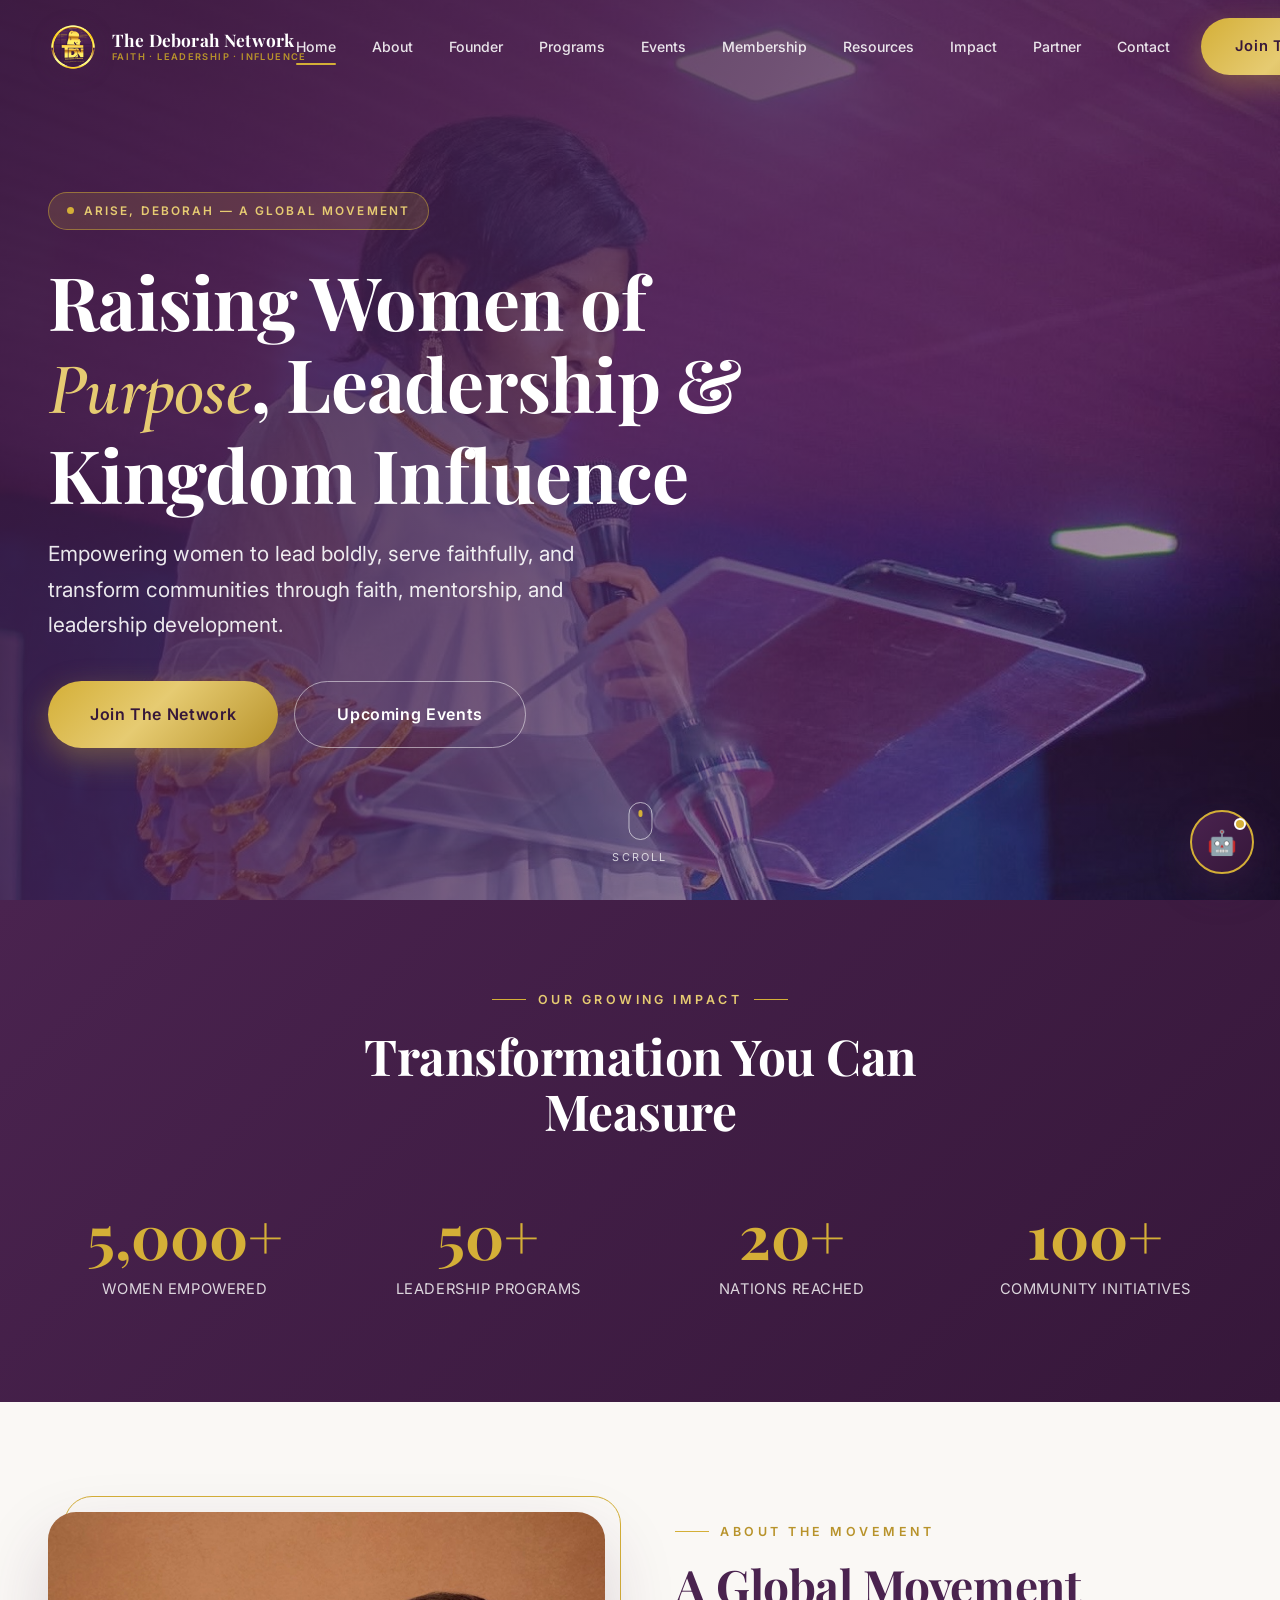
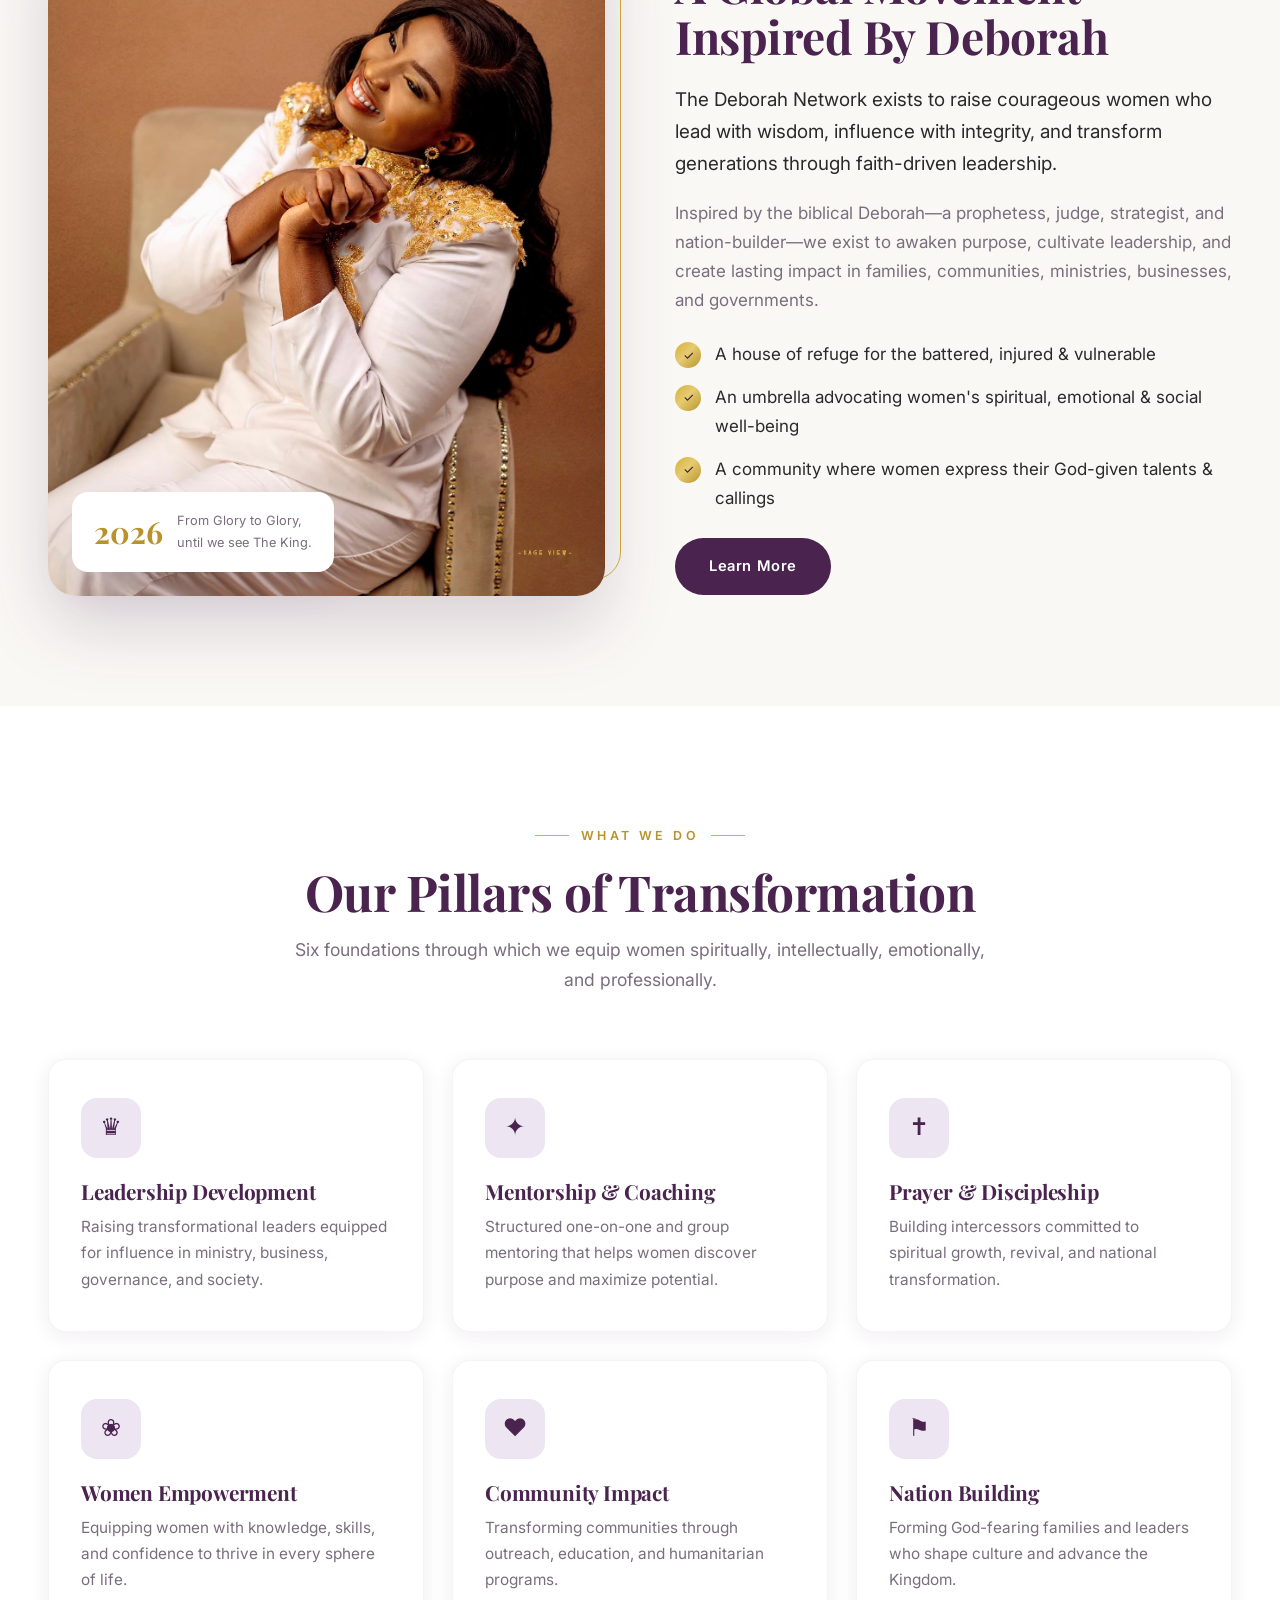
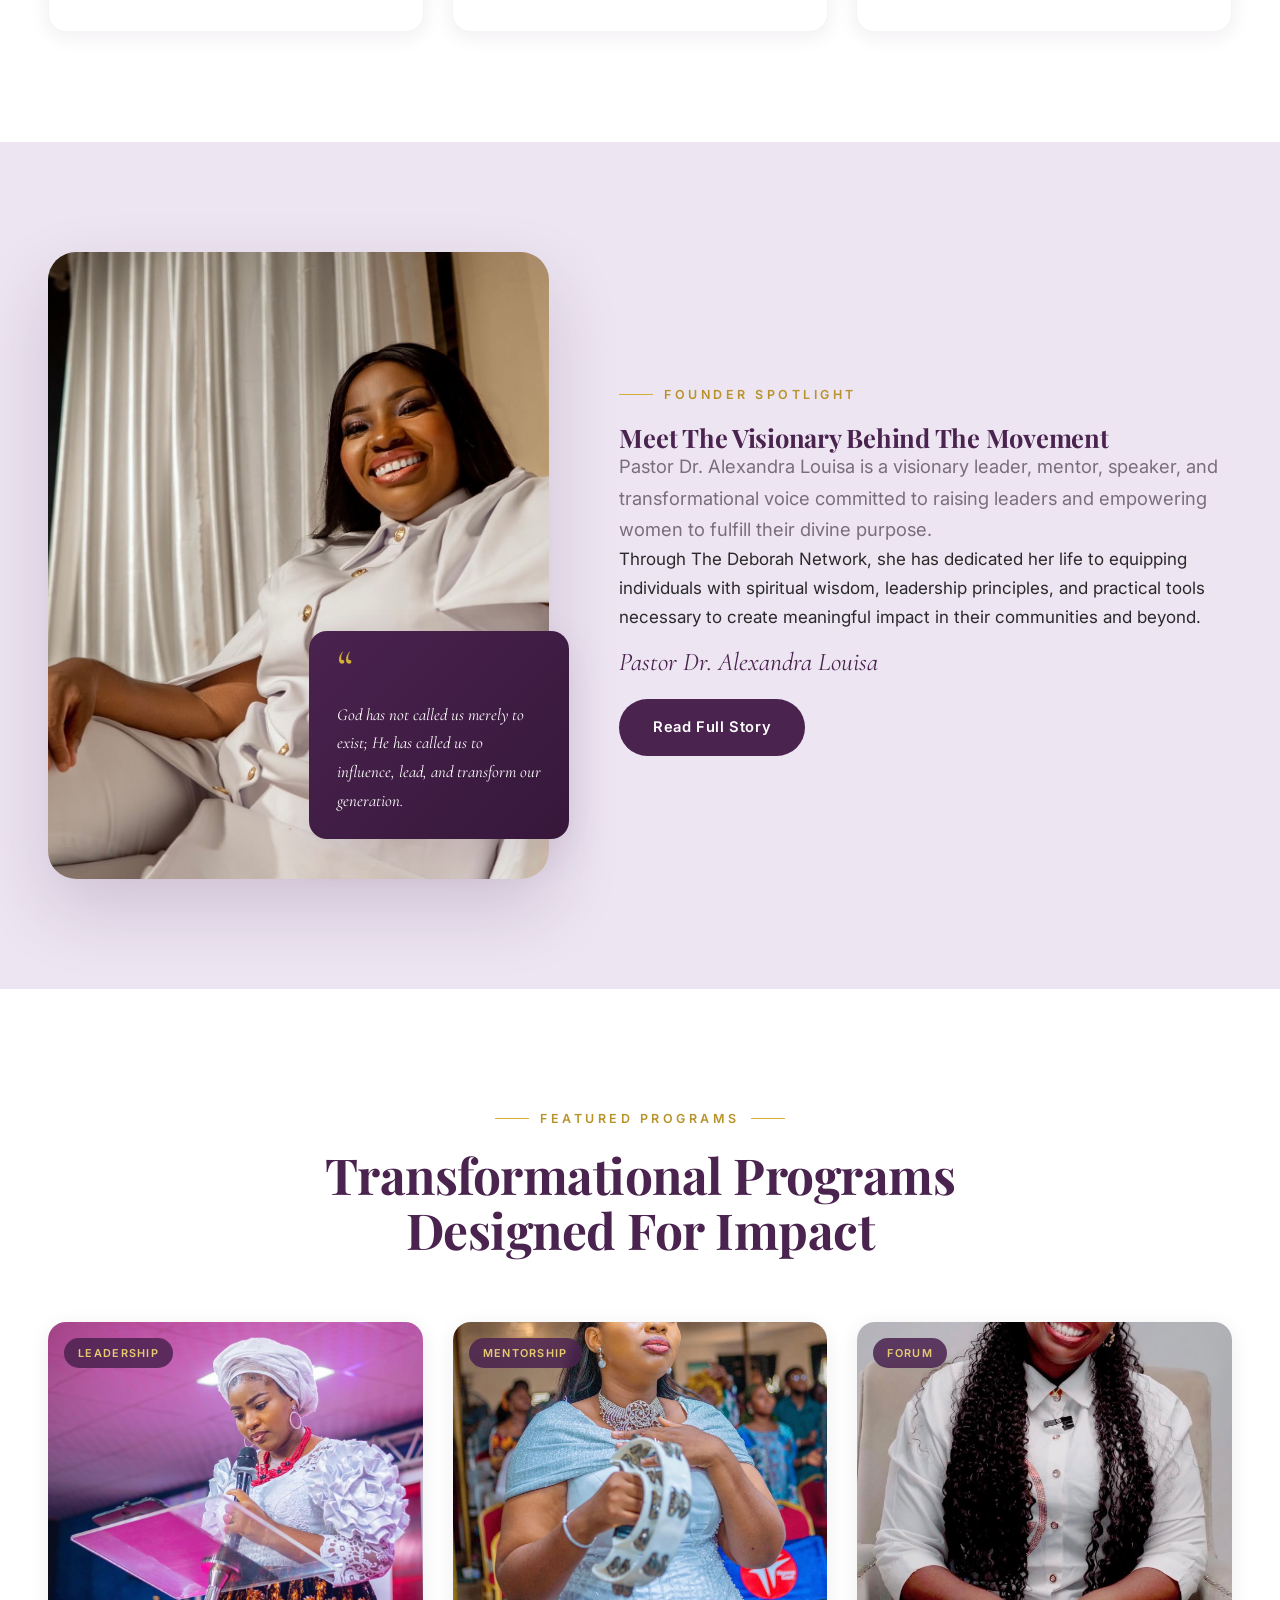
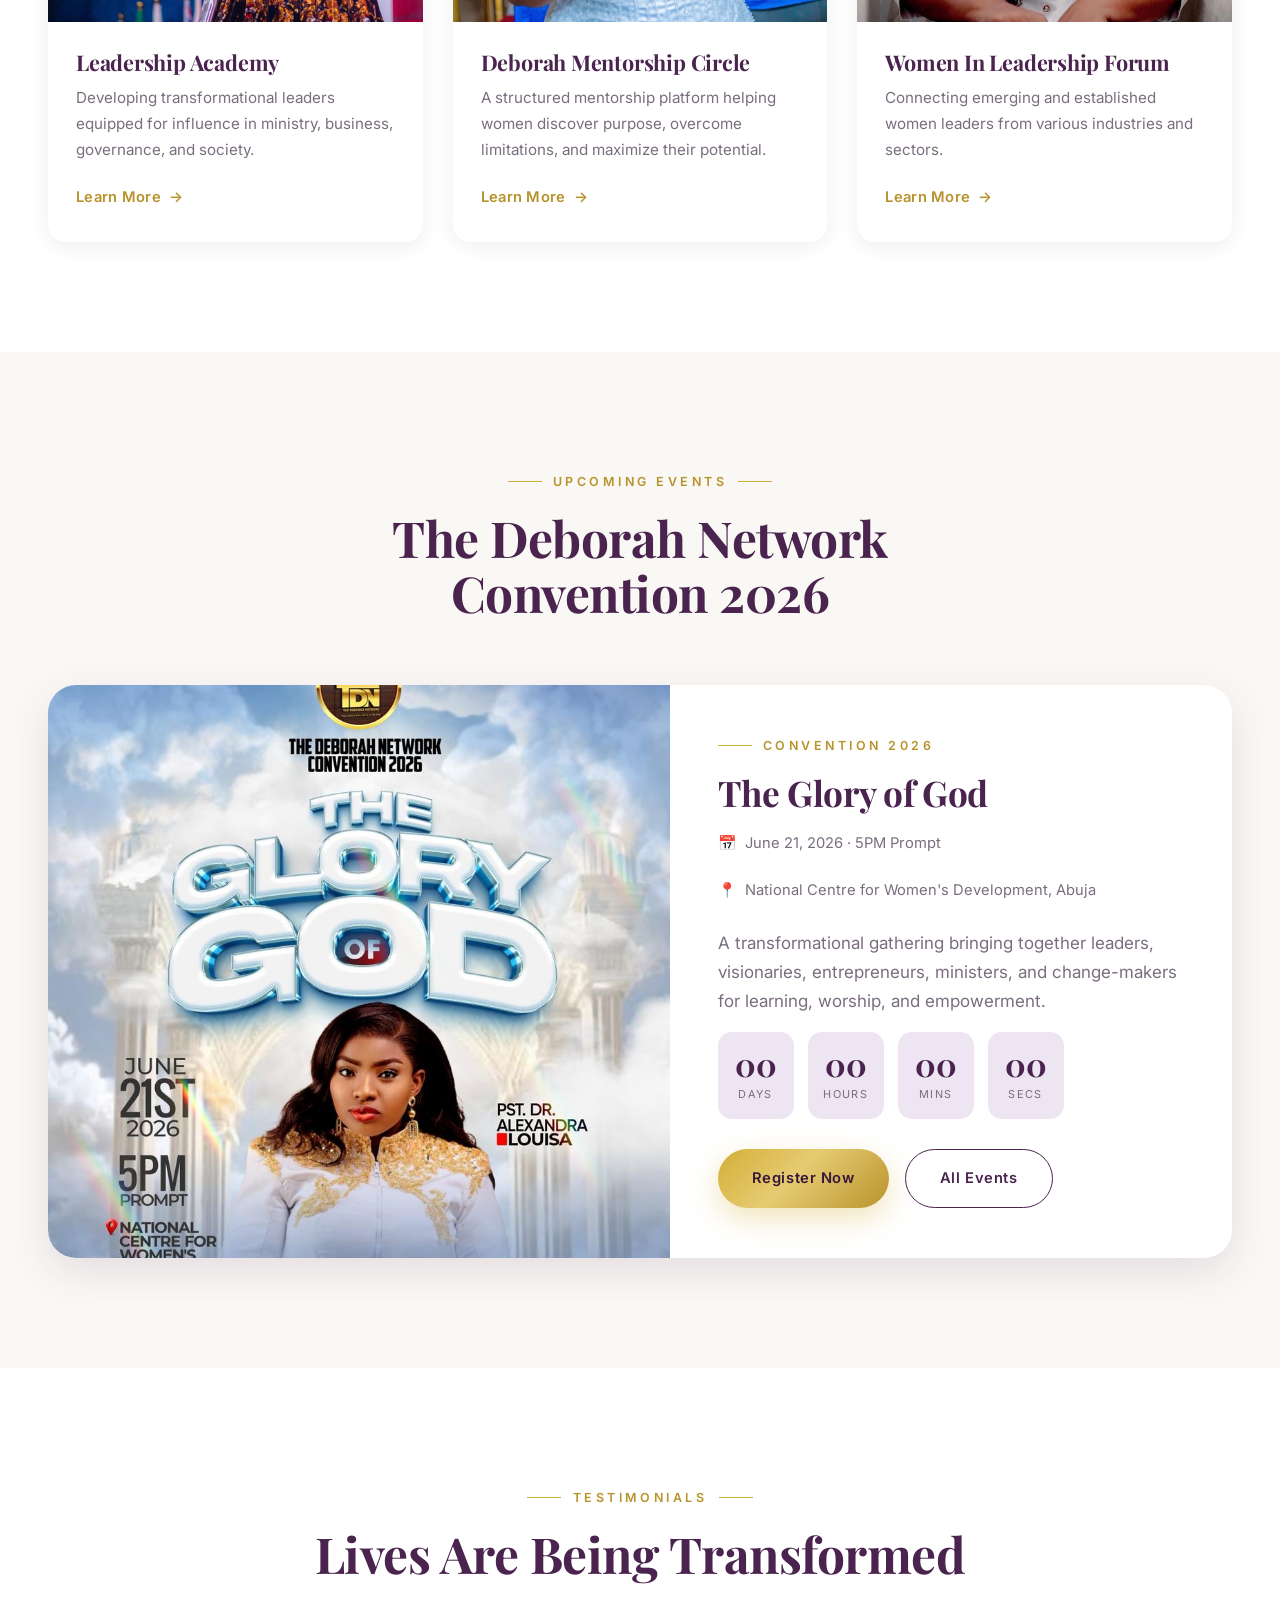
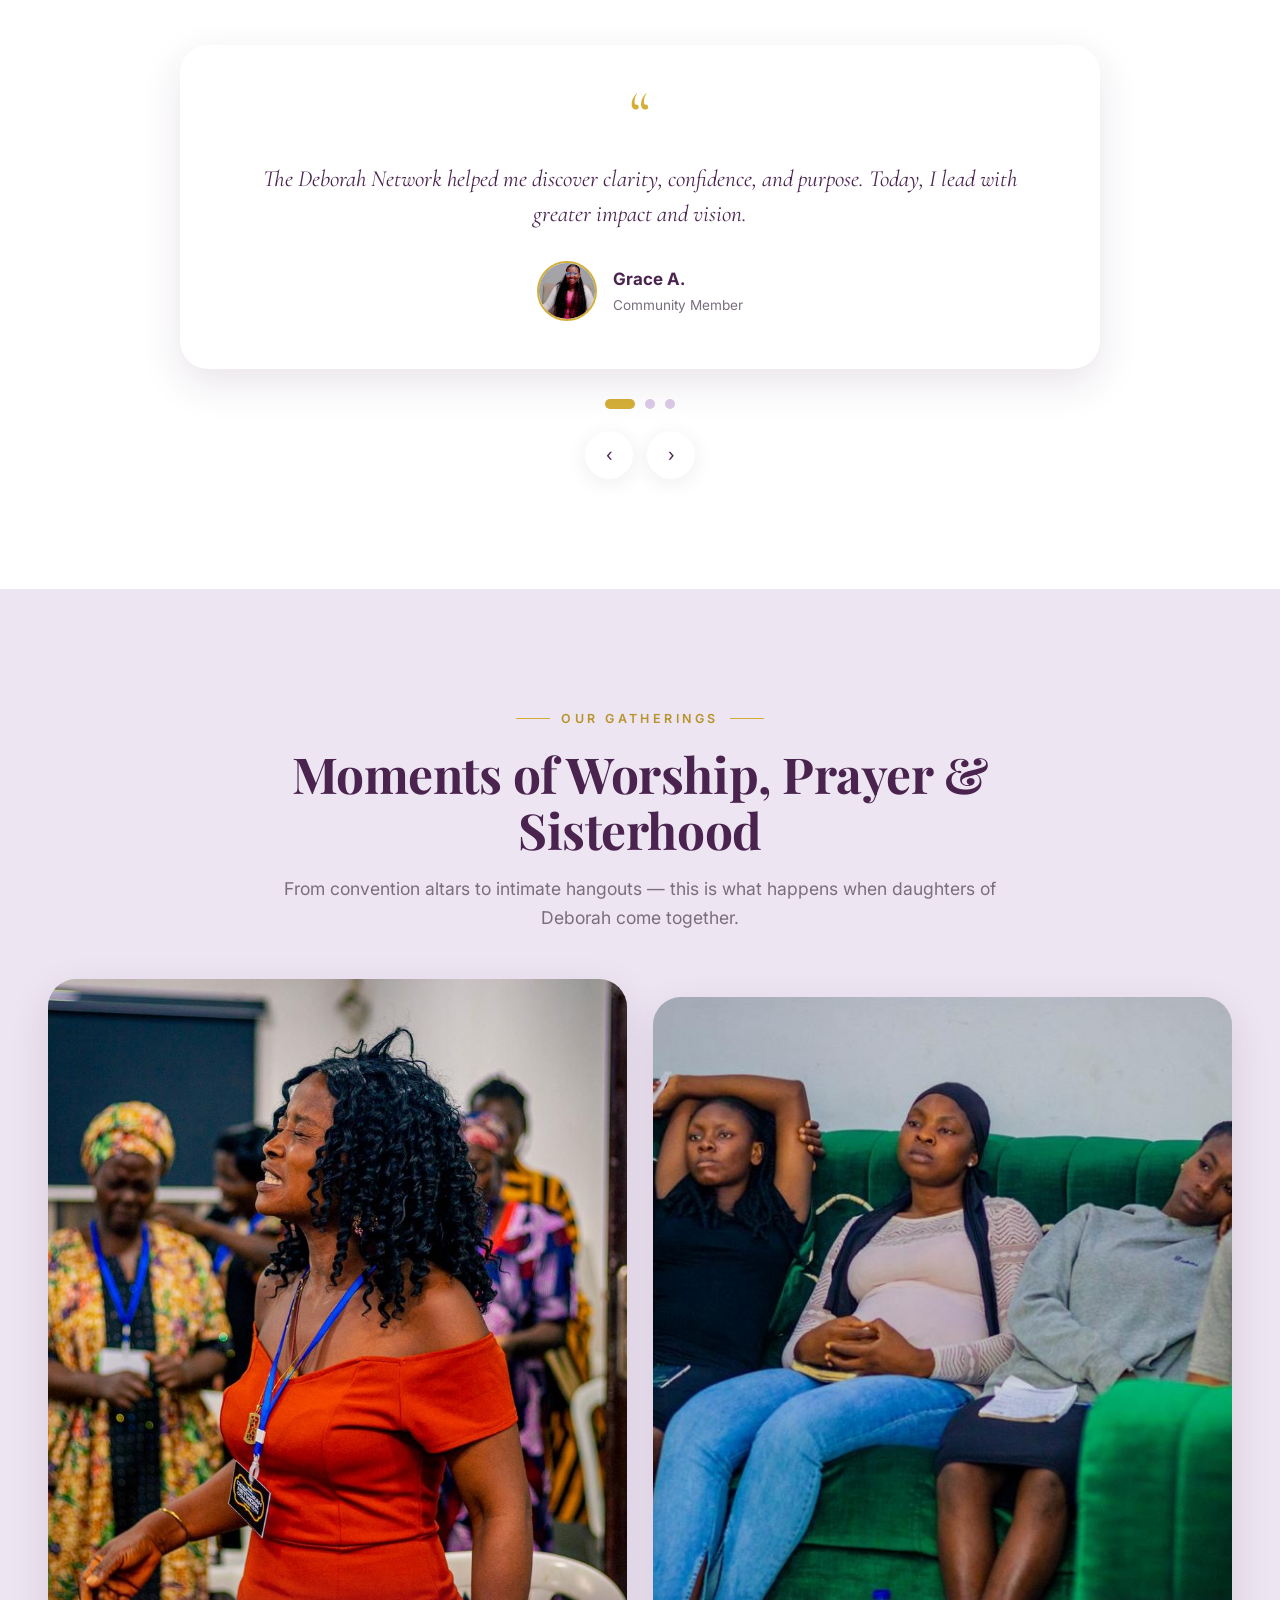
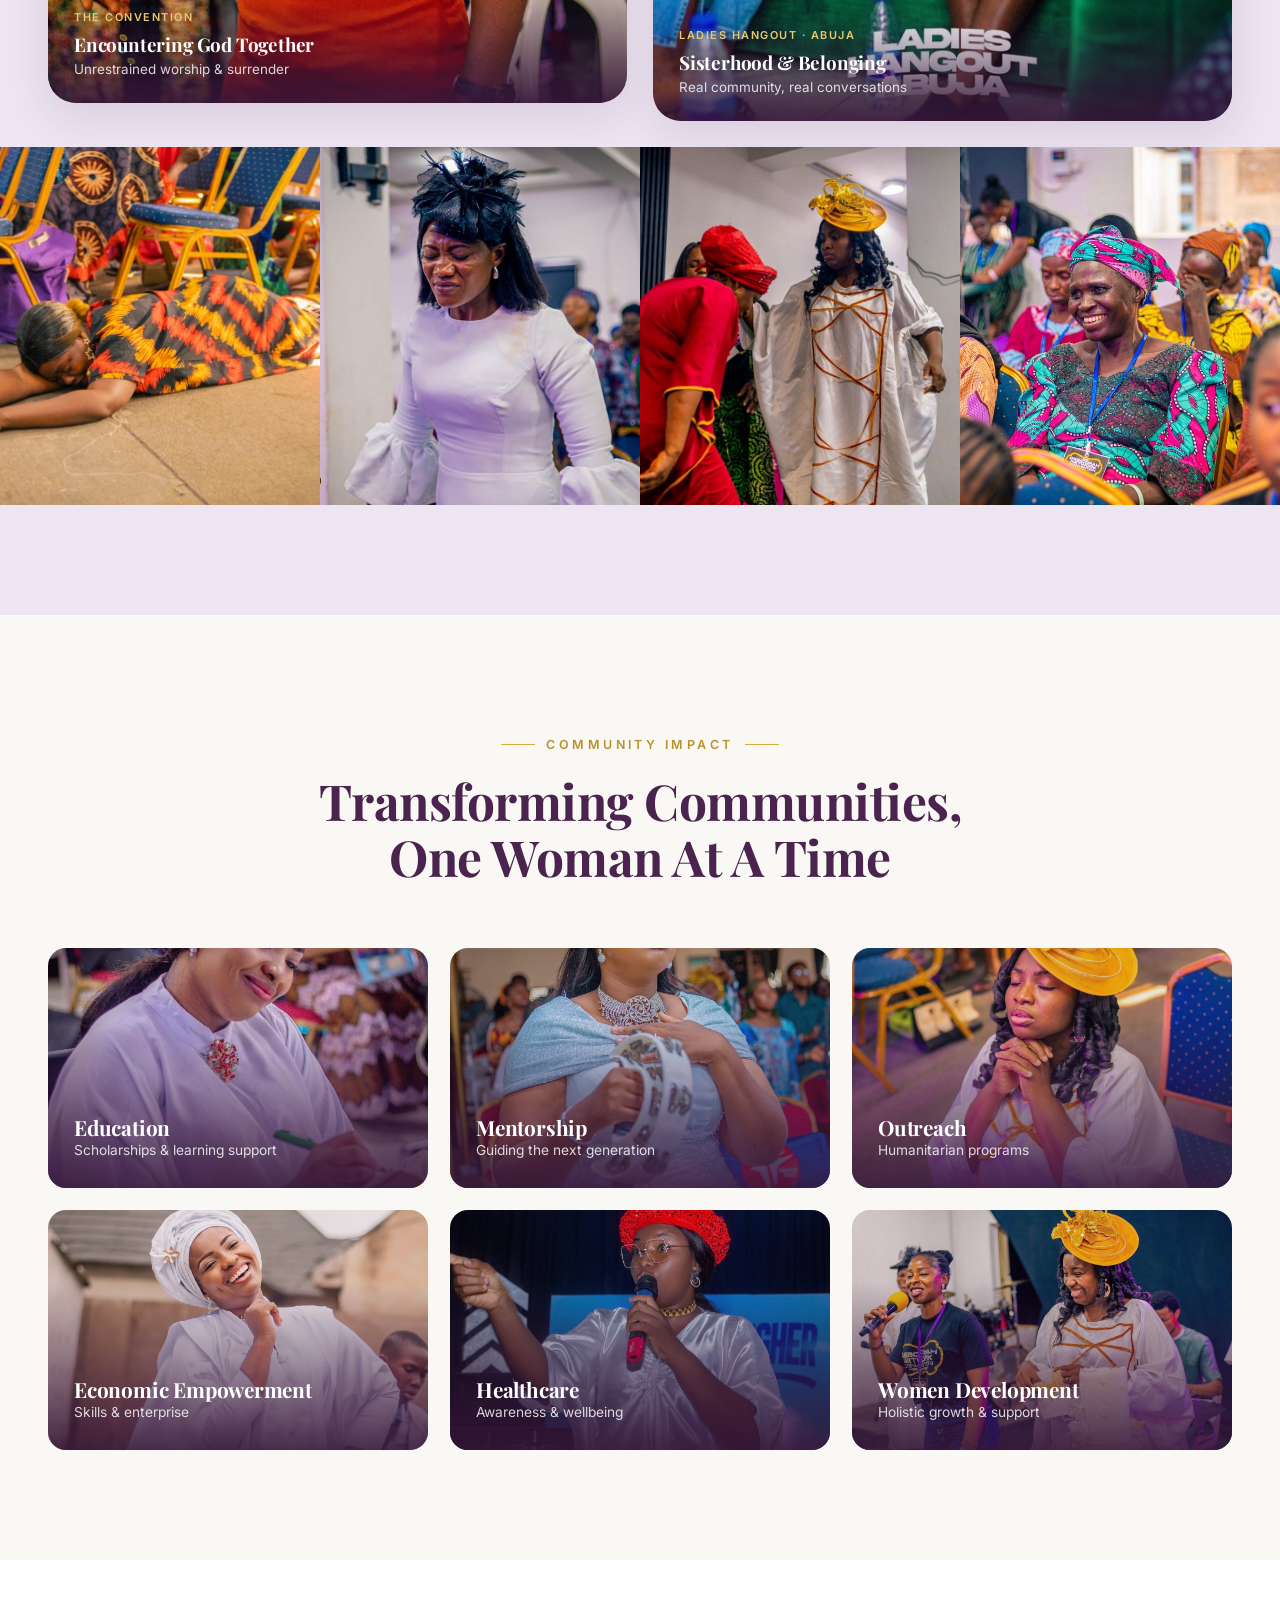
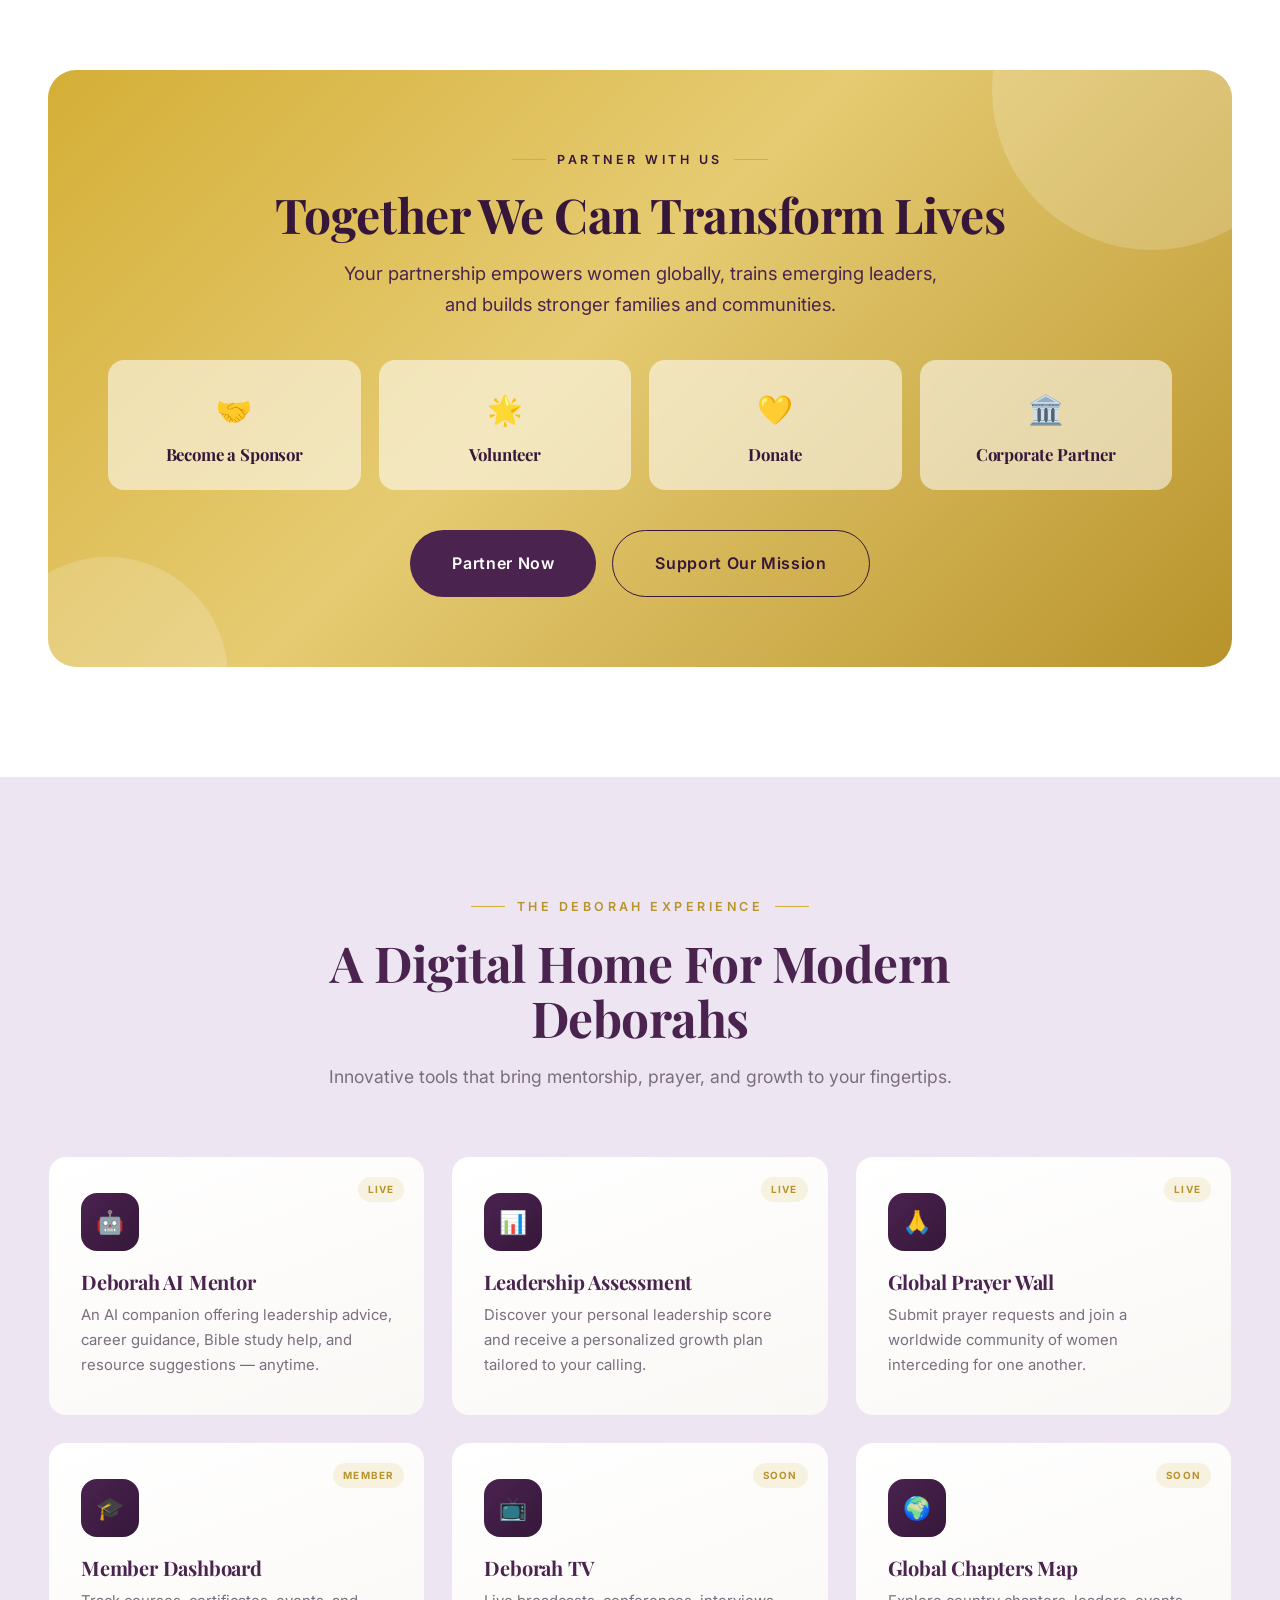
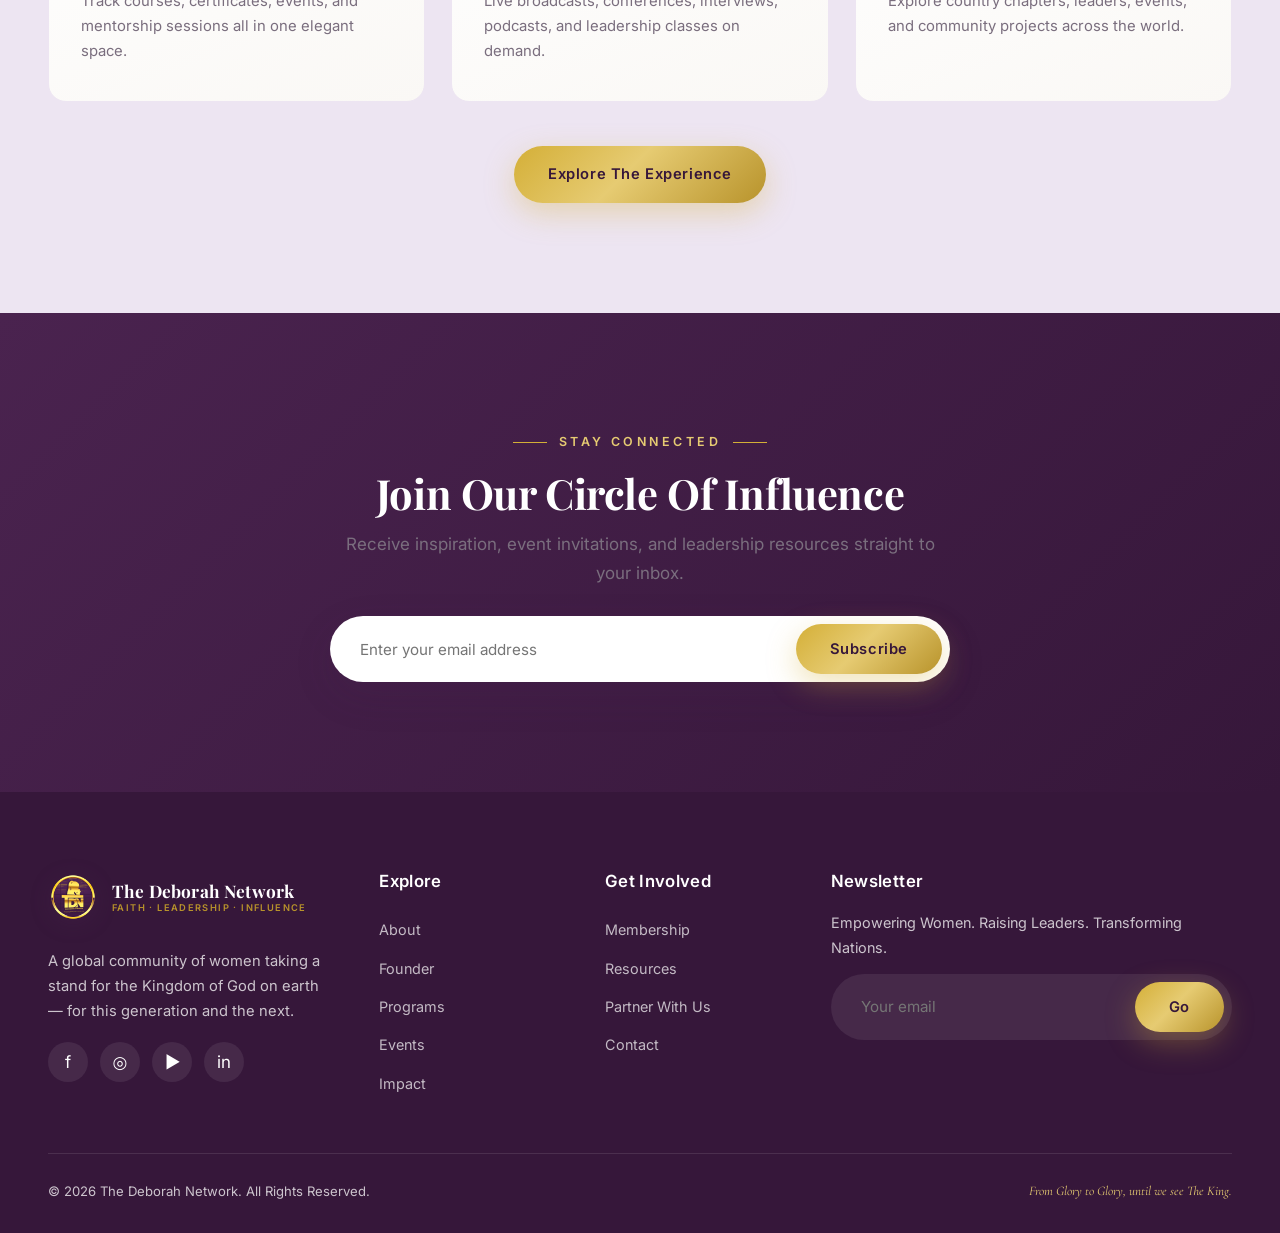
==== commit e598c676: "Add purple & gold TDN logo + new photo sections from extra images - Recolor the TDN medallion logo t" ====
--- a/index.html
+++ b/index.html
@@ -16,7 +16,7 @@
 <header class="header on-dark">
   <div class="container header__inner">
     <a class="brand" href="index.html">
-      <span class="brand__mark">D</span>
+      <img class="brand__mark" src="assets/images/logo-tdn.png" alt="The Deborah Network — TDN logo" width="50" height="50">
       <span class="brand__text">
         <span class="brand__name">The Deborah Network</span>
         <span class="brand__tag">Faith · Leadership · Influence</span>
@@ -237,6 +237,33 @@
   </div>
 </section>
 
+<!-- ============ MOMENTS / GATHERINGS ============ -->
+<section class="section section--lavender">
+  <div class="container">
+    <div class="section-head center reveal">
+      <span class="eyebrow center">Our Gatherings</span>
+      <h2>Moments of Worship, Prayer &amp; Sisterhood</h2>
+      <p>From convention altars to intimate hangouts — this is what happens when daughters of Deborah come together.</p>
+    </div>
+    <div class="duo duo--stagger" style="margin-bottom:26px;">
+      <div class="photobox portrait reveal" data-d="1">
+        <img src="assets/images/worship-joy.jpg" alt="A woman worshipping joyfully at the Deborah Network Convention" loading="lazy">
+        <div class="photobox__cap"><span class="k">The Convention</span><h4>Encountering God Together</h4><p>Unrestrained worship &amp; surrender</p></div>
+      </div>
+      <div class="photobox portrait reveal" data-d="2">
+        <img src="assets/images/hangout-group.jpg" alt="Women in fellowship at Ladies Hangout Abuja" loading="lazy">
+        <div class="photobox__cap"><span class="k">Ladies Hangout · Abuja</span><h4>Sisterhood &amp; Belonging</h4><p>Real community, real conversations</p></div>
+      </div>
+    </div>
+  </div>
+  <div class="photo-strip reveal" data-d="2" style="margin-top:8px;">
+    <div><img src="assets/images/prayer-prostrate.jpg" alt="A woman prostrate in prayer" loading="lazy"></div>
+    <div><img src="assets/images/worship-weeping.jpg" alt="A woman weeping in worship" loading="lazy"></div>
+    <div><img src="assets/images/ministering.jpg" alt="Ministering and laying on of hands" loading="lazy"></div>
+    <div><img src="assets/images/conv-joy.jpg" alt="A joyful attendee at the convention" loading="lazy"></div>
+  </div>
+</section>
+
 <!-- ============ COMMUNITY IMPACT ============ -->
 <section class="section section--ivory">
   <div class="container">
@@ -313,7 +340,7 @@
   <div class="container">
     <div class="footer__top">
       <div class="footer__about">
-        <a class="brand" href="index.html"><span class="brand__mark">D</span><span class="brand__text"><span class="brand__name">The Deborah Network</span><span class="brand__tag">Faith · Leadership · Influence</span></span></a>
+        <a class="brand" href="index.html"><img class="brand__mark" src="assets/images/logo-tdn.png" alt="The Deborah Network — TDN logo" width="50" height="50"><span class="brand__text"><span class="brand__name">The Deborah Network</span><span class="brand__tag">Faith · Leadership · Influence</span></span></a>
         <p>A global community of women taking a stand for the Kingdom of God on earth — for this generation and the next.</p>
         <div class="footer__social"><a href="#" aria-label="Facebook">f</a><a href="#" aria-label="Instagram">◎</a><a href="#" aria-label="YouTube">▶</a><a href="#" aria-label="LinkedIn">in</a></div>
       </div>
--- a/assets/css/styles.css
+++ b/assets/css/styles.css
@@ -134,6 +134,11 @@
   font-family: var(--font-head); font-weight: 700; font-size: 1.2rem; line-height: 1;
   border: 1.5px solid var(--gold);
   flex-shrink: 0;
+}
+img.brand__mark {
+  width: 50px; height: 50px; border-radius: 50%;
+  background: transparent; border: none; object-fit: contain;
+  filter: drop-shadow(0 4px 10px rgba(74,35,79,0.28));
 }
 .brand__text { display: flex; flex-direction: column; justify-content: center; gap: 3px; }
 .brand__name { font-family: var(--font-head); font-weight: 700; font-size: 1.08rem; line-height: 1.05; color: var(--plum); letter-spacing: 0.01em; white-space: nowrap; }
@@ -409,6 +414,33 @@
 .gallery a.wide { grid-column: span 2; }
 .gallery a.tall { grid-row: span 2; }
 @media (max-width: 760px){ .gallery { grid-template-columns: repeat(2, 1fr); } .gallery a.wide { grid-column: span 1; } }
+
+/* ---------- Duo image boxes (two-up) ---------- */
+.duo { display: grid; grid-template-columns: 1fr 1fr; gap: 26px; }
+.duo--3 { grid-template-columns: repeat(3, 1fr); }
+.photobox { position: relative; border-radius: var(--radius-lg); overflow: hidden; box-shadow: var(--shadow-md); aspect-ratio: 4/3.1; }
+.photobox.portrait { aspect-ratio: 4/5; }
+.photobox.wide { aspect-ratio: 16/10; }
+.photobox img { width: 100%; height: 100%; object-fit: cover; transition: transform 0.7s var(--ease); }
+.photobox:hover img { transform: scale(1.06); }
+.photobox__cap { position: absolute; inset: auto 0 0 0; z-index: 2; padding: 30px 26px 22px; color: #fff;
+  background: linear-gradient(to top, rgba(54,23,58,0.92) 0%, rgba(54,23,58,0.15) 75%, transparent 100%); }
+.photobox__cap .k { font-size: 0.68rem; letter-spacing: 0.14em; text-transform: uppercase; color: var(--gold-soft); font-weight: 600; }
+.photobox__cap h4 { color: #fff; font-size: 1.18rem; margin-top: 4px; }
+.photobox__cap p { color: rgba(255,255,255,0.82); font-size: 0.84rem; margin-top: 3px; }
+.duo--stagger .photobox:nth-child(odd) { transform: translateY(-18px); }
+.duo--stagger .photobox:nth-child(odd):hover img,
+.duo--stagger .photobox:hover img { transform: scale(1.06); }
+@media (max-width: 920px){ .duo--stagger .photobox:nth-child(odd) { transform: none; } }
+
+/* ---------- Photo strip (full-bleed band of images) ---------- */
+.photo-strip { display: grid; grid-template-columns: repeat(4, 1fr); gap: 0; }
+.photo-strip > div { position: relative; aspect-ratio: 1/1.12; overflow: hidden; }
+.photo-strip img { width: 100%; height: 100%; object-fit: cover; transition: transform 0.8s var(--ease); }
+.photo-strip > div:hover img { transform: scale(1.07); }
+.photo-strip > div::after { content: ""; position: absolute; inset: 0; background: linear-gradient(to top, rgba(54,23,58,0.32), transparent 60%); opacity: 0; transition: opacity 0.4s; }
+.photo-strip > div:hover::after { opacity: 1; }
+@media (max-width: 760px){ .photo-strip { grid-template-columns: repeat(2, 1fr); } }
 
 /* ---------- Pills / tabs ---------- */
 .pills { display: flex; flex-wrap: wrap; gap: 10px; justify-content: center; margin-bottom: 44px; }
@@ -514,9 +546,14 @@
 /* ---------- Responsive ---------- */
 @media (max-width: 1080px){
   .stats { grid-template-columns: repeat(2,1fr); gap: 40px 20px; }
-  .cards, .imgcards, .feature-deck, .impact-grid, .prayer-wall { grid-template-columns: repeat(2,1fr); }
+  .cards, .imgcards, .feature-deck, .impact-grid, .prayer-wall, .duo--3 { grid-template-columns: repeat(2,1fr); }
   .cards.col-4, .partner-ways, .award-grid, .map-stats { grid-template-columns: repeat(2,1fr); }
   .footer__top { grid-template-columns: 1fr 1fr; gap: 36px; }
+}
+/* Mobile typography — scale all fonts down ~20% (rem/clamp based) */
+@media (max-width: 768px){
+  html { font-size: 80%; }
+  body { font-size: 1.0625rem; } /* 17px → 13.6px */
 }
 @media (max-width: 920px){
   .nav { position: fixed; inset: 0 0 0 auto; width: min(330px, 84vw); background: #fff; flex-direction: column; align-items: stretch; justify-content: flex-start; padding: 100px 26px 40px; gap: 4px; transform: translateX(100%); transition: transform 0.45s var(--ease); box-shadow: var(--shadow-lg); overflow-y: auto; }
@@ -535,9 +572,8 @@
   .spotlight__quote { position: static; max-width: none; margin-top: 20px; }
 }
 @media (max-width: 680px){
-  body { font-size: 16px; }
   .section { padding: 76px 0; }
-  .cards, .imgcards, .feature-deck, .impact-grid, .prayer-wall, .cards.col-4, .partner-ways, .award-grid, .gallery, .map-stats, .form-grid, .stats { grid-template-columns: 1fr; }
+  .cards, .imgcards, .feature-deck, .impact-grid, .prayer-wall, .cards.col-4, .partner-ways, .award-grid, .gallery, .map-stats, .form-grid, .stats, .duo, .duo--3 { grid-template-columns: 1fr; }
   .gallery { grid-auto-rows: 220px; }
   .gallery a.tall { grid-row: span 1; }
   .form-card, .partner-cta { padding: 32px 22px; }
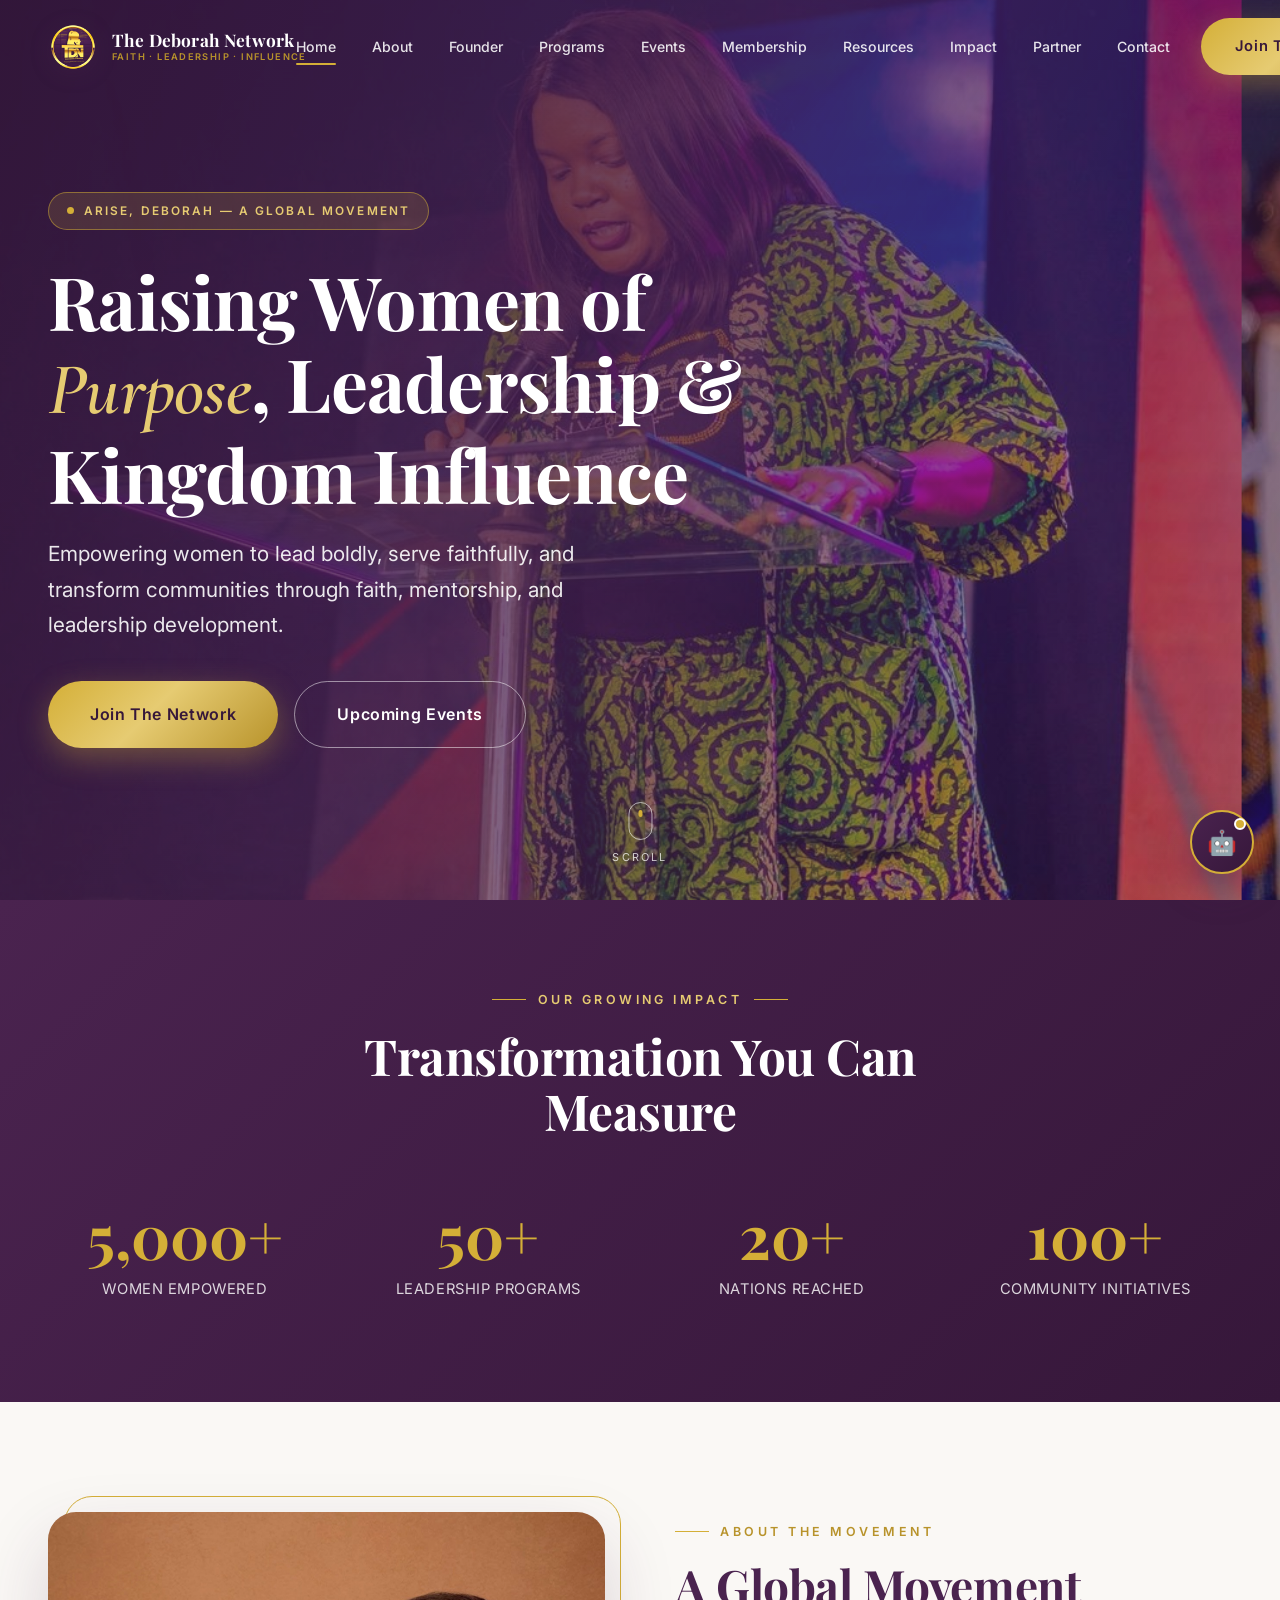
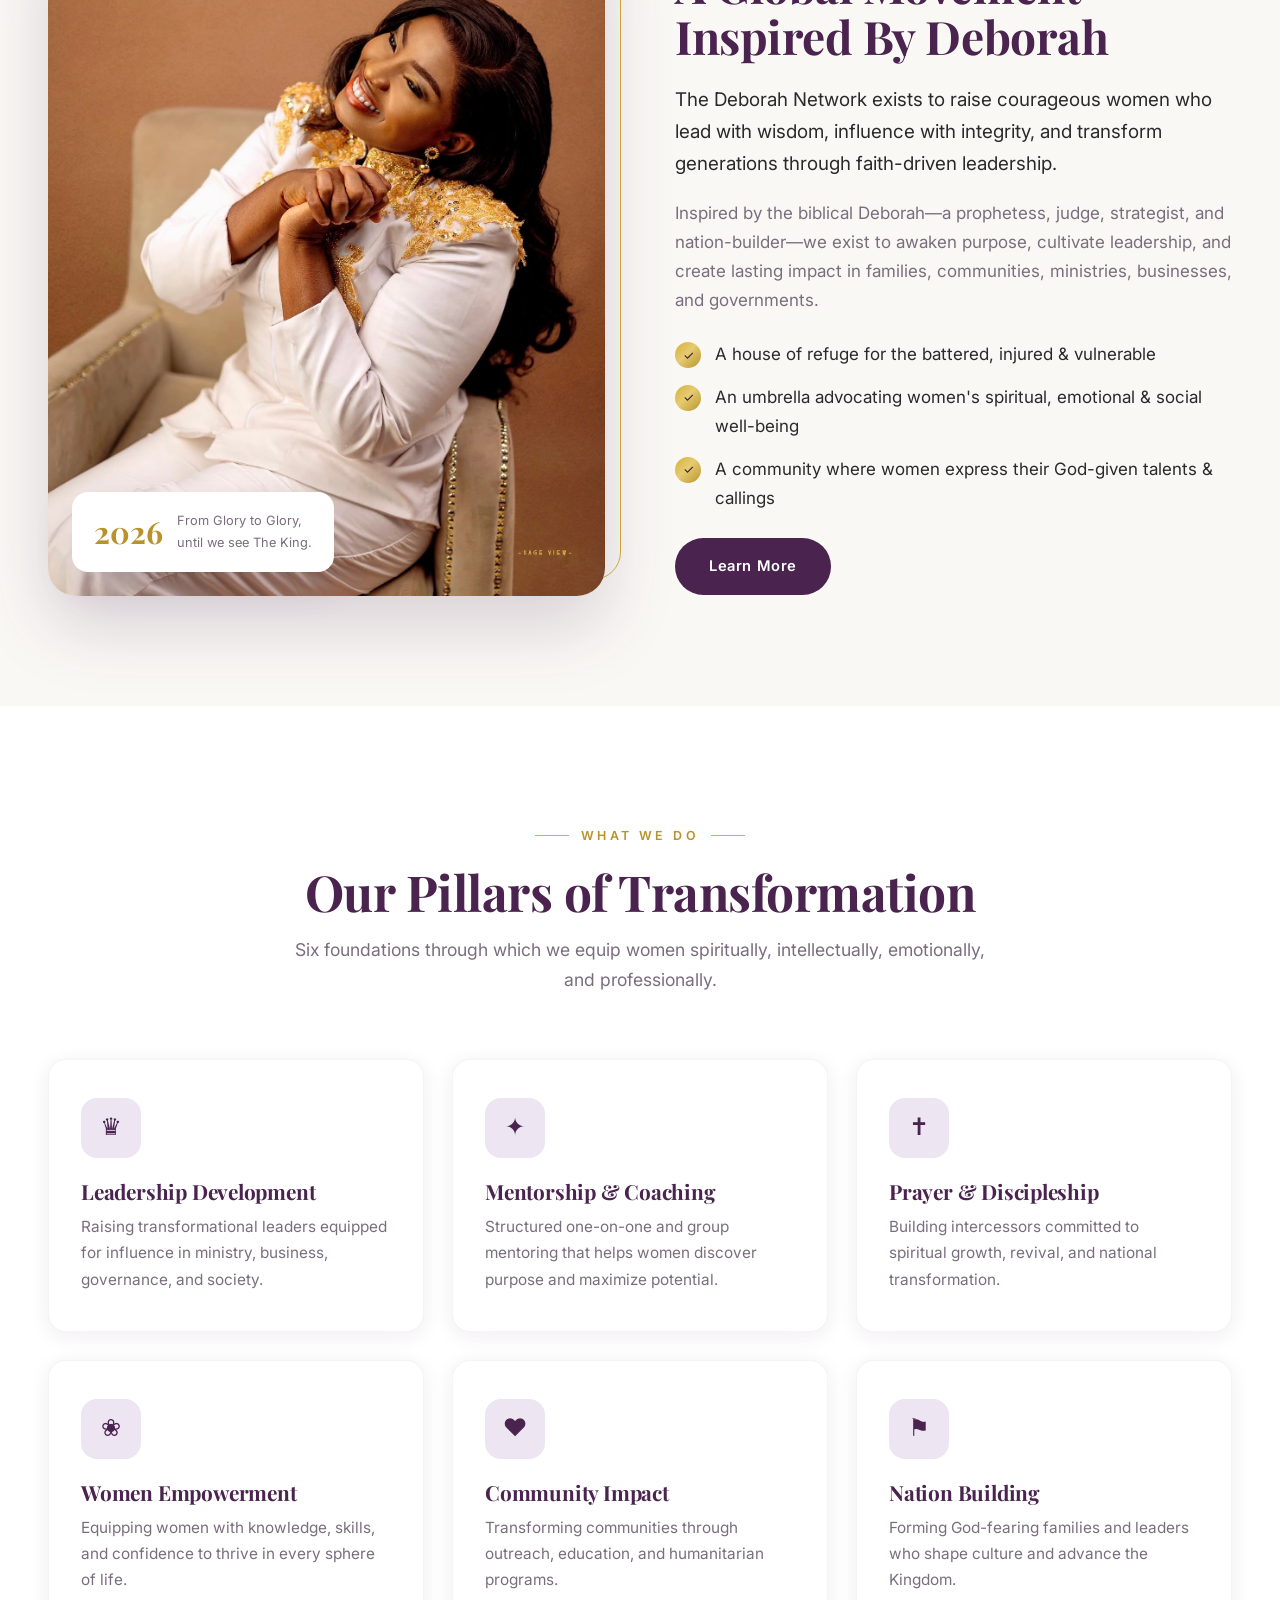
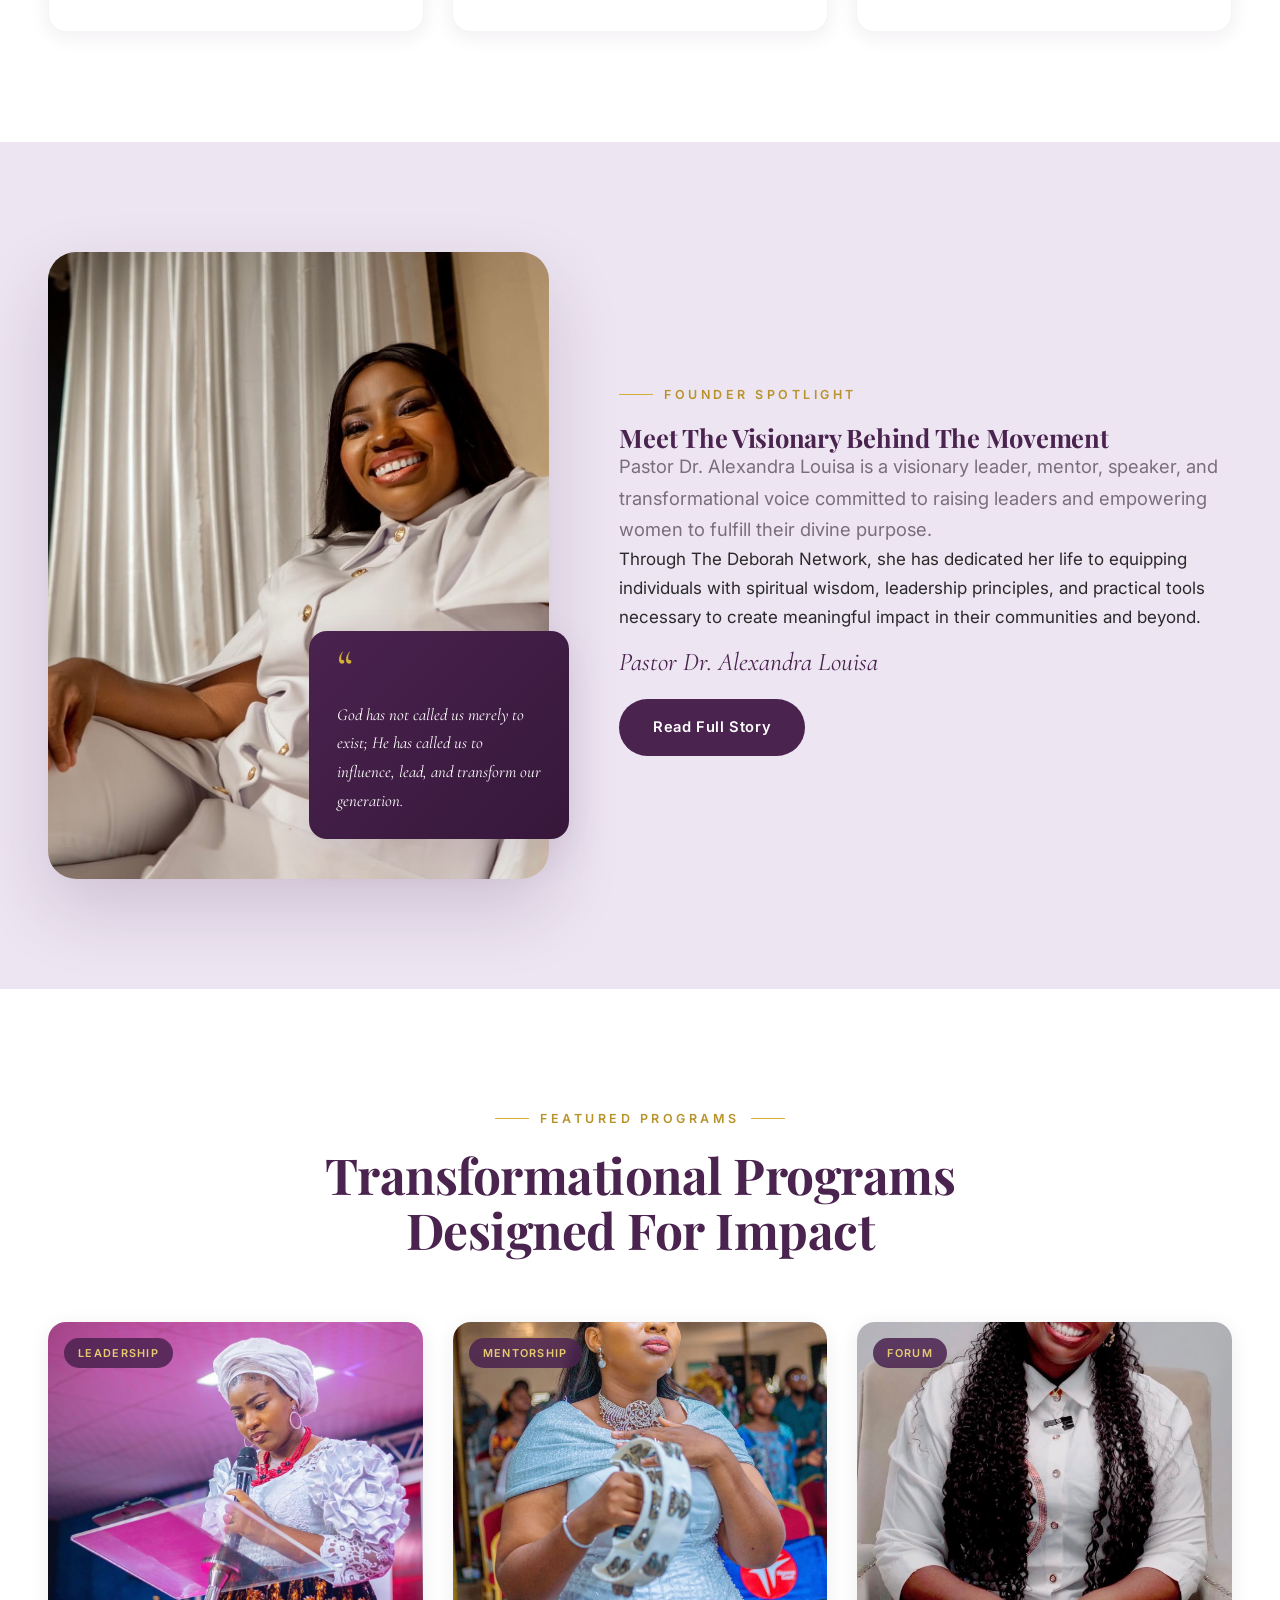
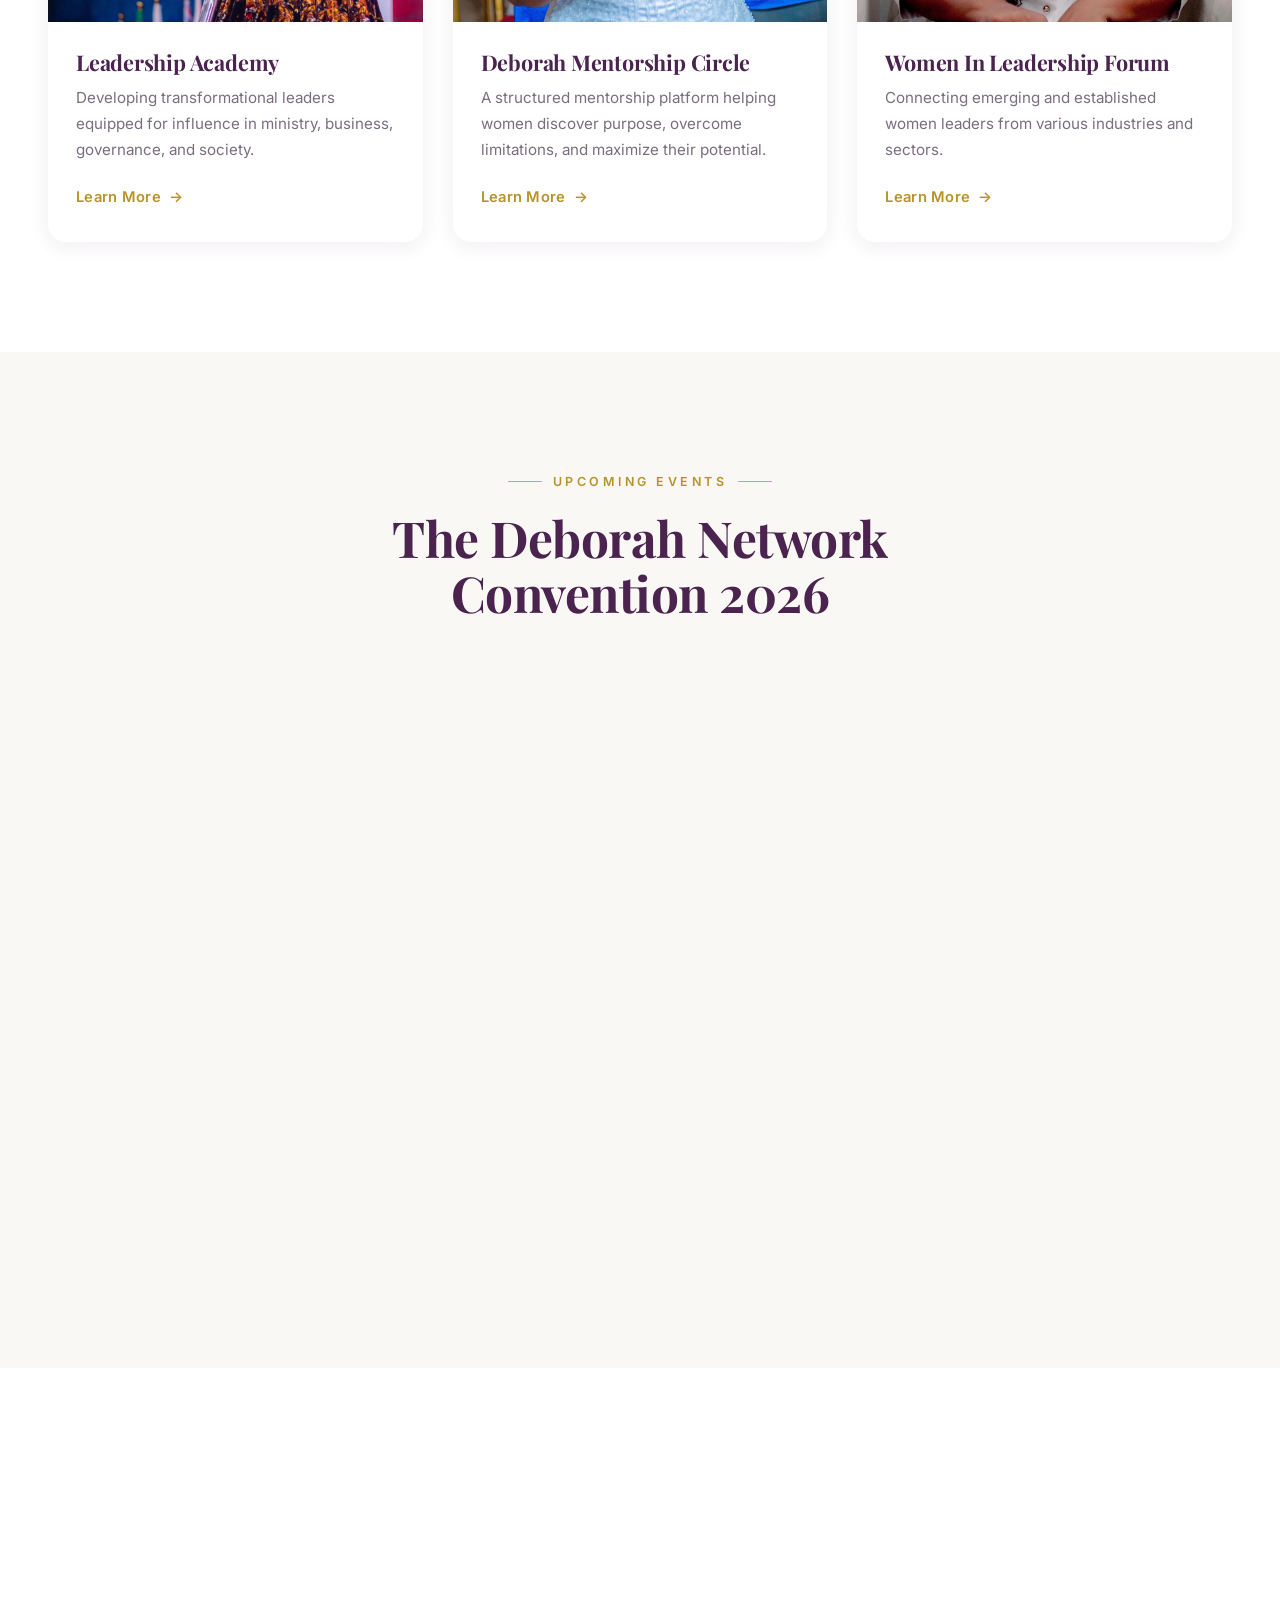
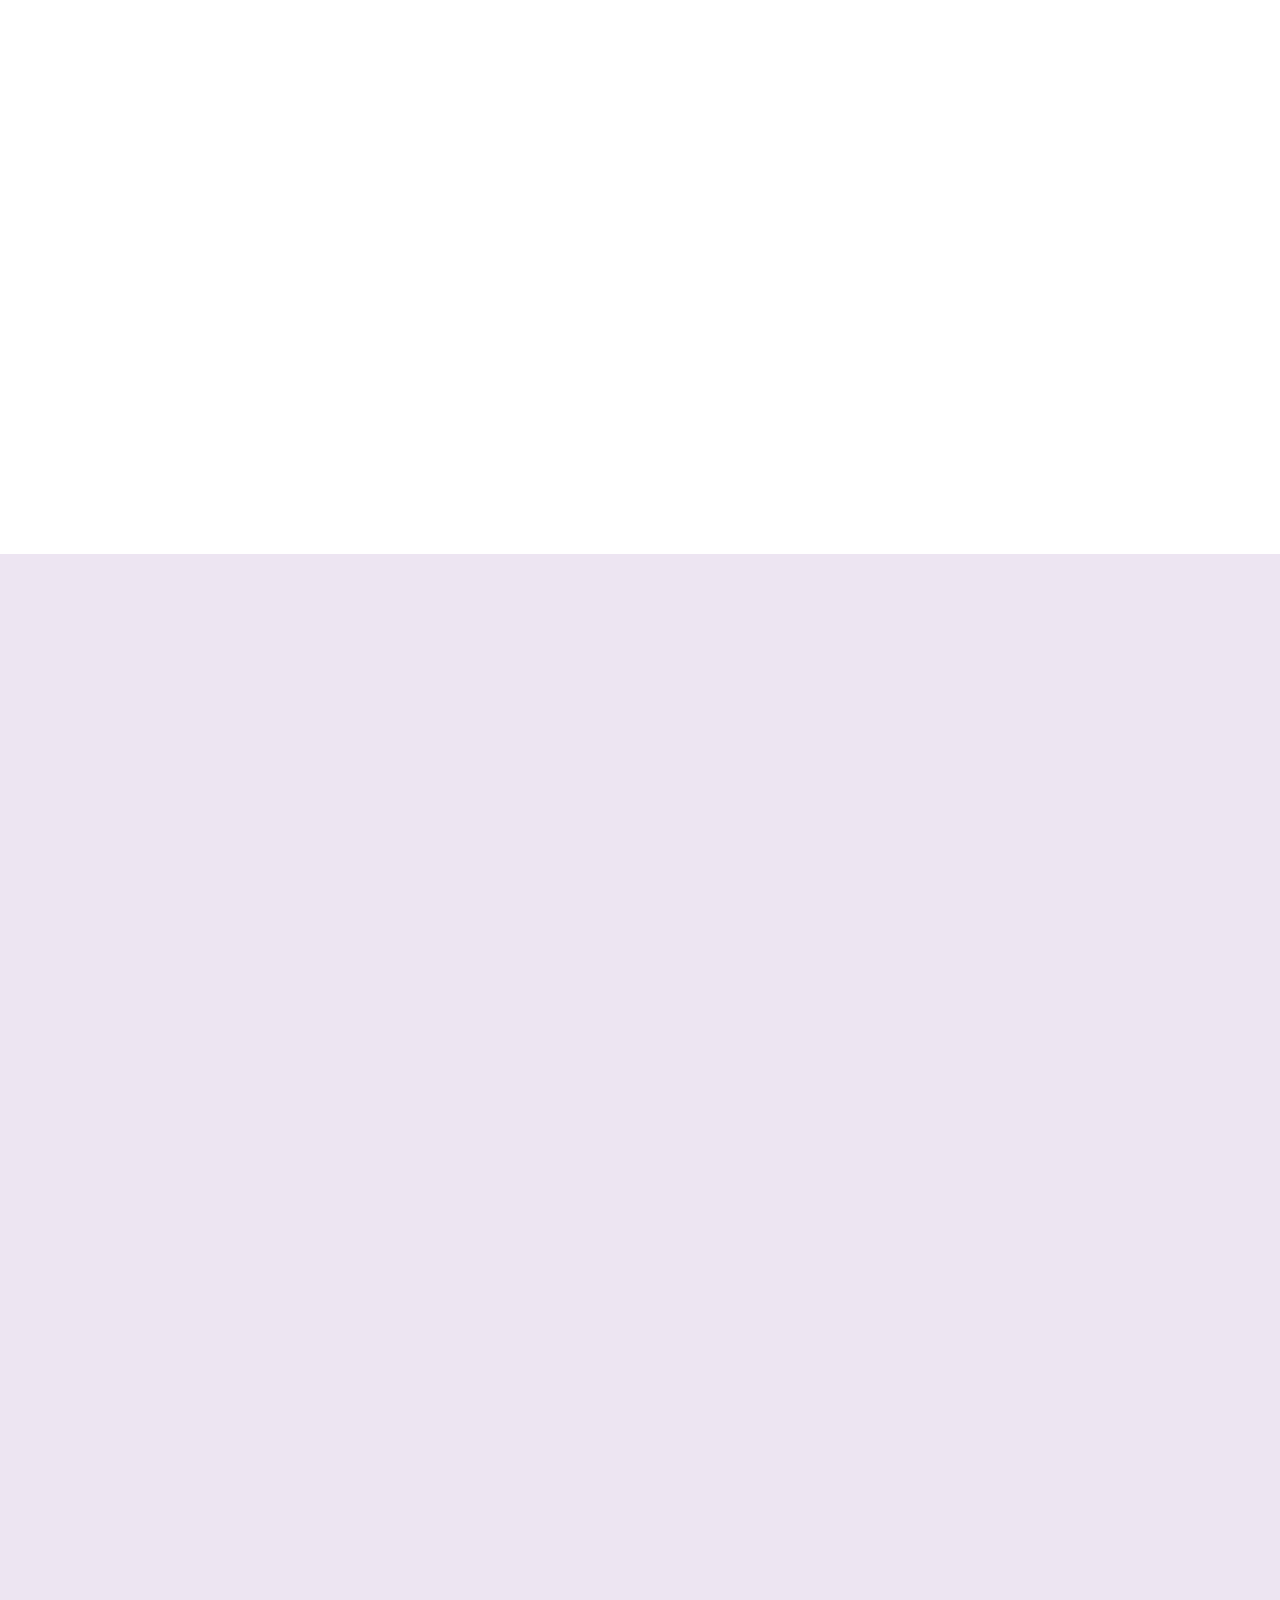
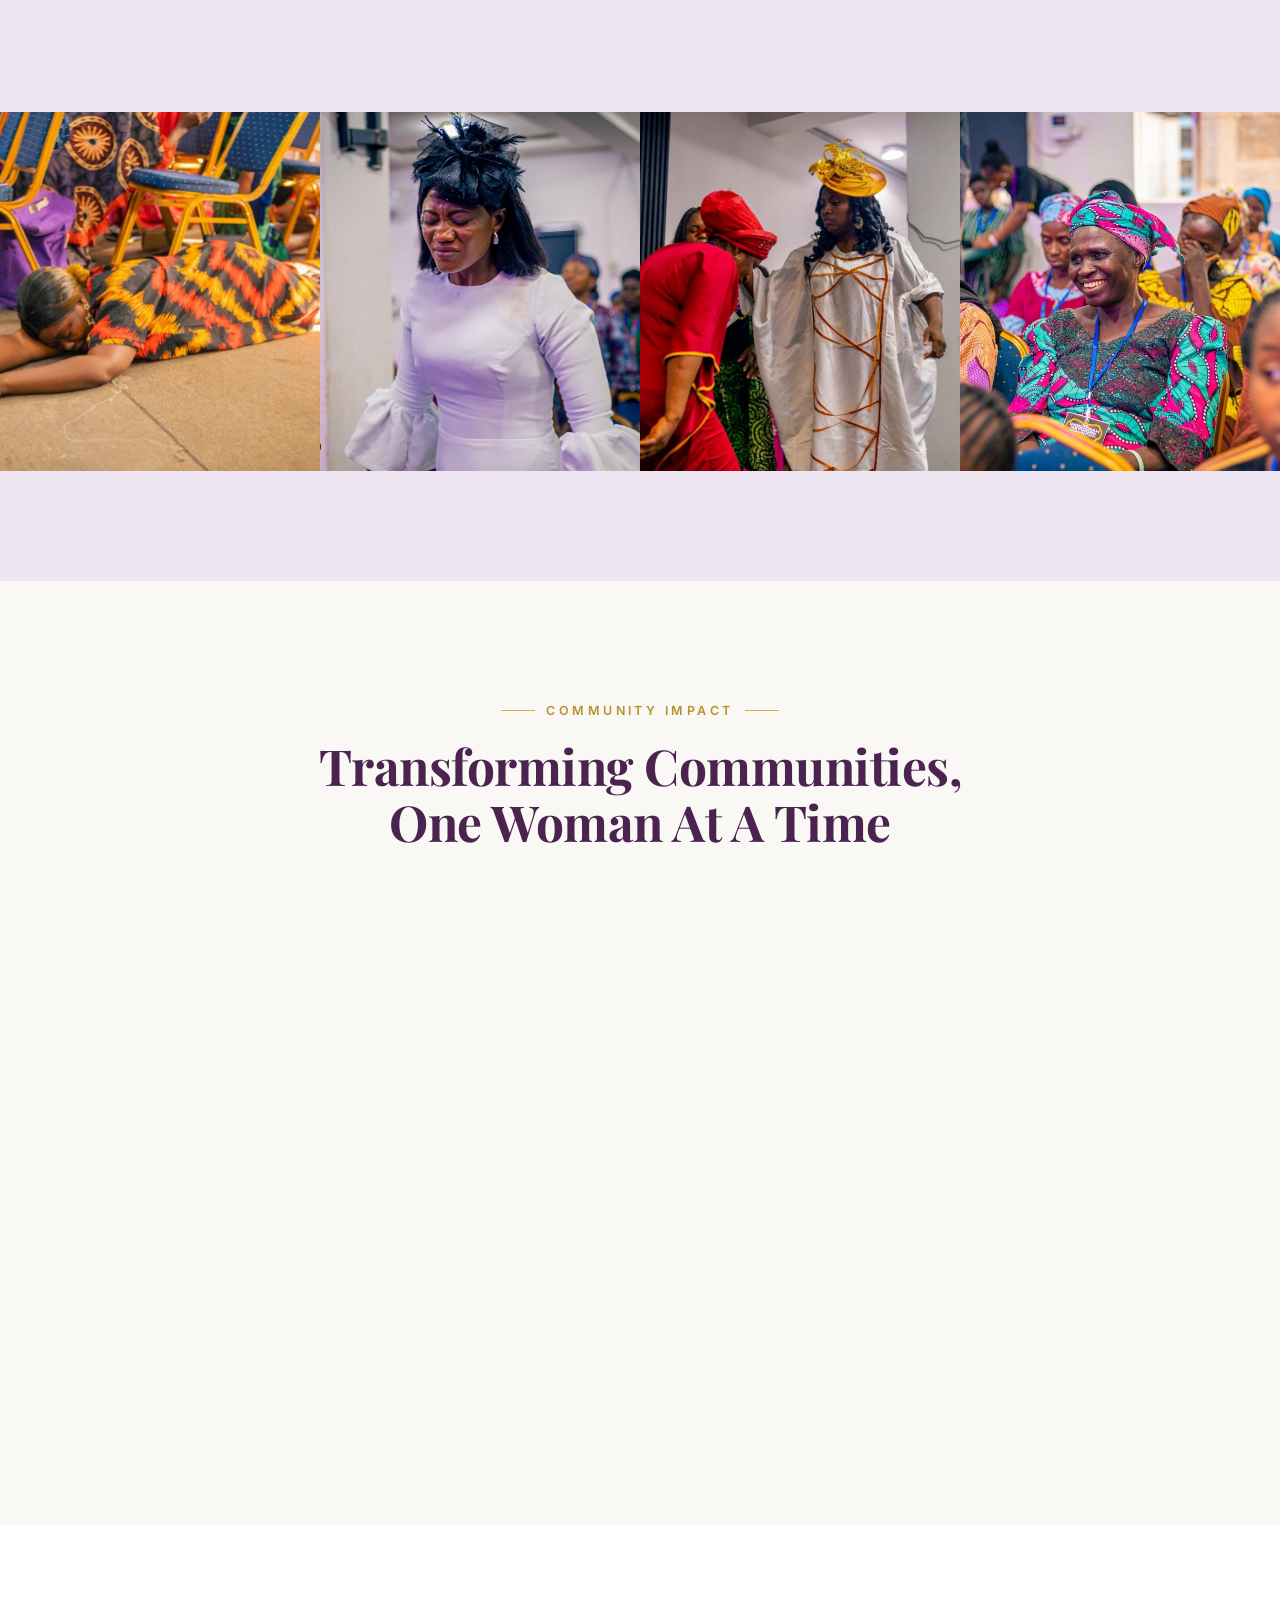
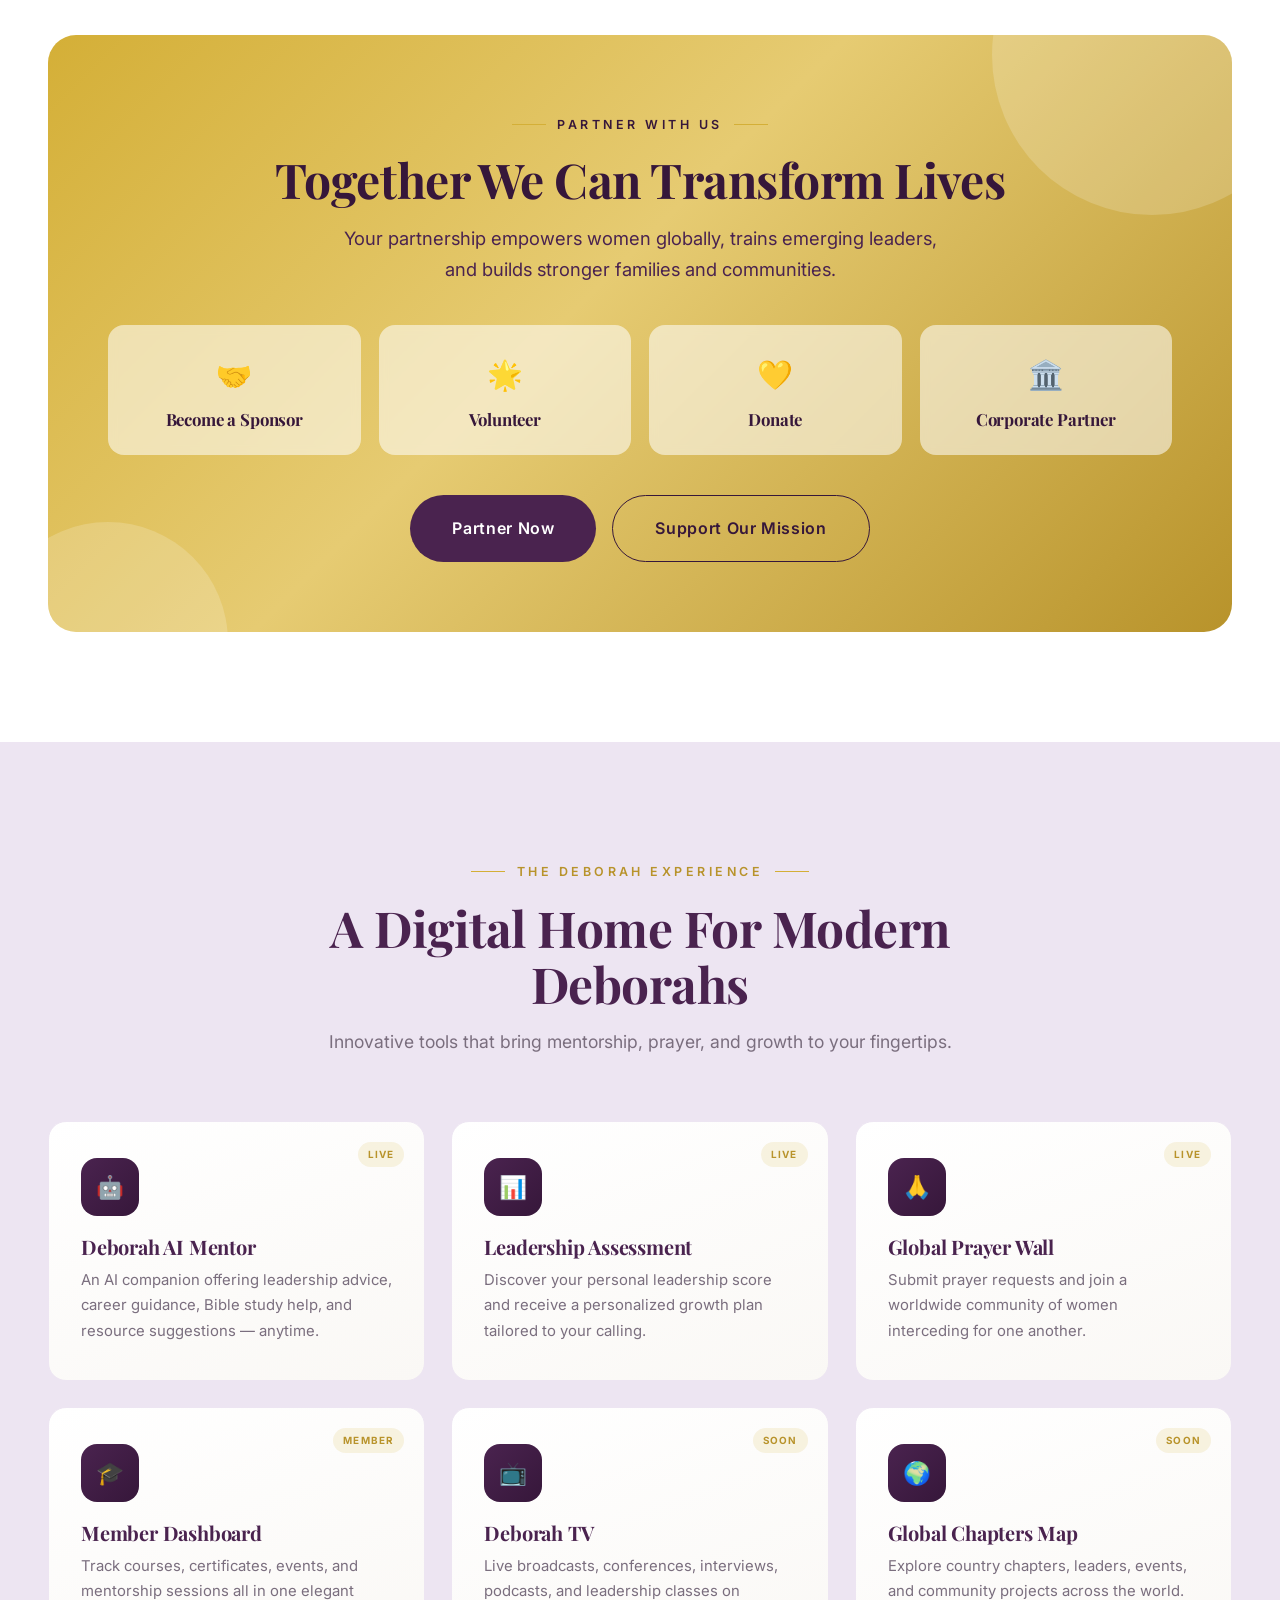
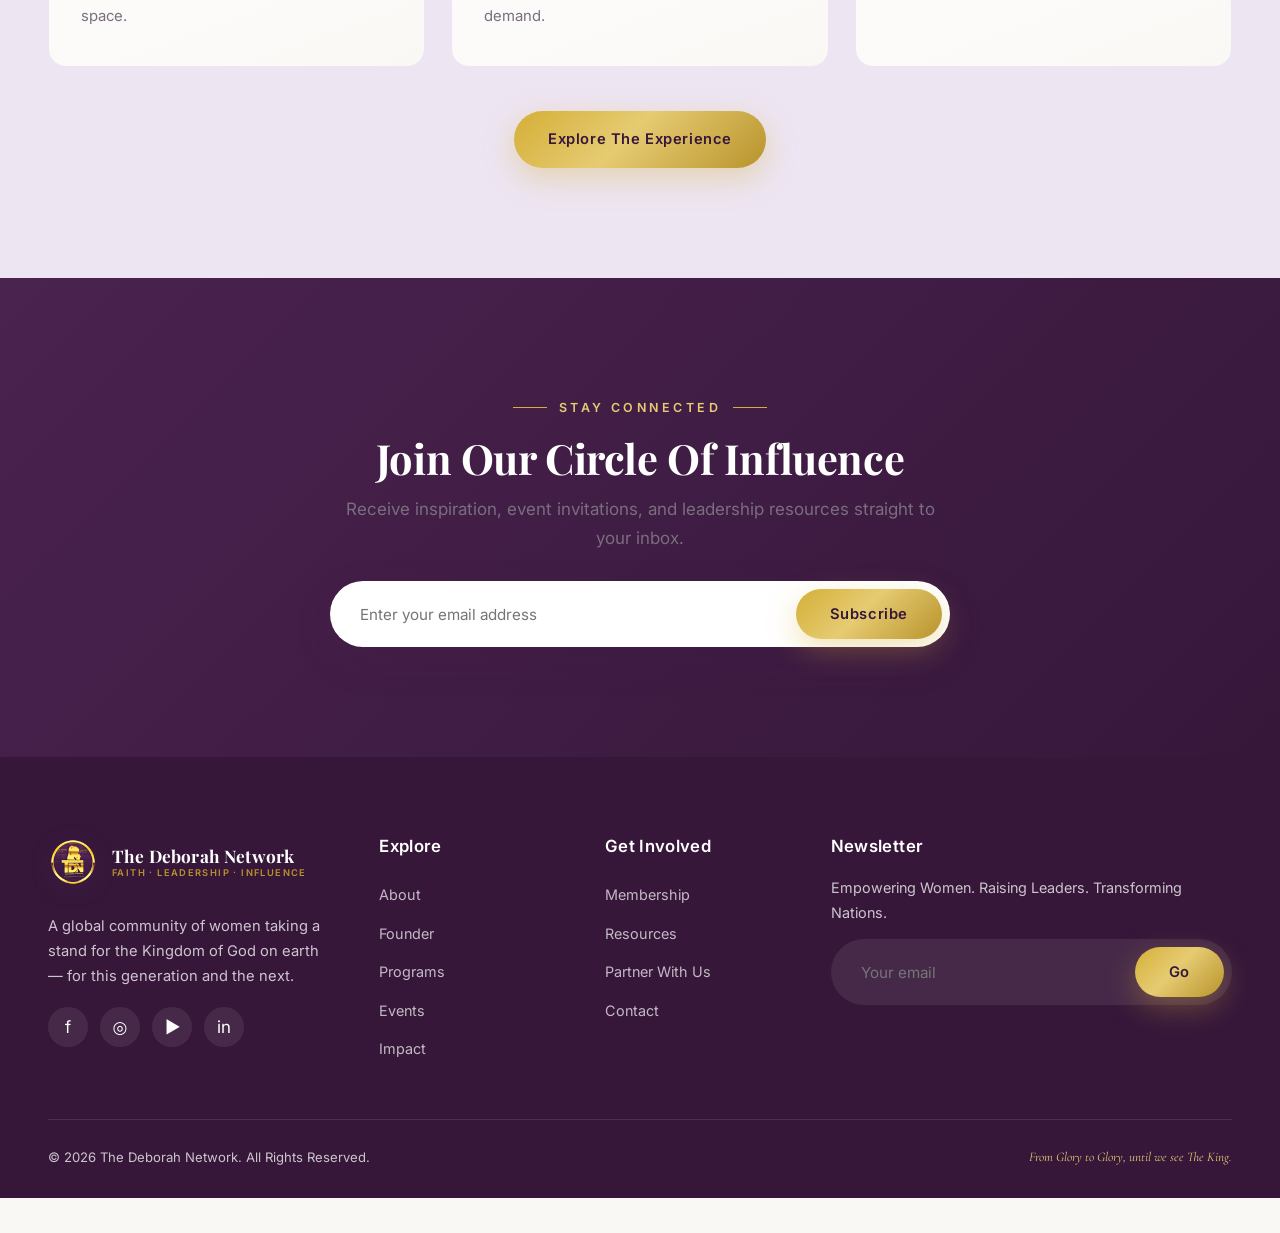
==== commit 68eaf8c1: "Make hero a fast auto-scrolling image slider Hero background now cycles through 5 ministry/worship i" ====
--- a/index.html
+++ b/index.html
@@ -50,7 +50,15 @@
 
 <!-- ============ HERO ============ -->
 <section class="hero">
-  <div class="hero__bg"><img src="assets/images/IMG_7077.jpg" alt="Pastor Dr. Alexandra Louisa ministering before a gathering of women" /></div>
+  <div class="hero__bg">
+    <div class="hero__slider" id="heroSlider" data-interval="1600">
+      <div class="hero__slide"><img src="assets/images/IMG_7077.jpg" alt="Pastor Dr. Alexandra Louisa ministering before a gathering of women" /></div>
+      <div class="hero__slide"><img src="assets/images/worship-leaders.jpg" alt="Worship leaders ministering on stage" /></div>
+      <div class="hero__slide"><img src="assets/images/conv-crowd.jpg" alt="A full hall of women at the Deborah Network Convention" /></div>
+      <div class="hero__slide"><img src="assets/images/teaching-podium.jpg" alt="A speaker teaching at the convention" /></div>
+      <div class="hero__slide"><img src="assets/images/worship-joy.jpg" alt="A woman in joyful worship" /></div>
+    </div>
+  </div>
   <div class="hero__overlay"></div>
   <div class="container">
     <div class="hero__content">
--- a/assets/css/styles.css
+++ b/assets/css/styles.css
@@ -179,8 +179,14 @@
 
 /* ---------- Hero ---------- */
 .hero { position: relative; min-height: 100vh; display: flex; align-items: center; color: #fff; overflow: hidden; }
-.hero__bg { position: absolute; inset: 0; z-index: 0; }
+.hero__bg { position: absolute; inset: 0; z-index: 0; overflow: hidden; }
 .hero__bg img { width: 100%; height: 100%; object-fit: cover; object-position: center 25%; }
+/* hero slider — fast auto-scrolling track */
+.hero__slider { display: flex; height: 100%; width: 100%; will-change: transform; }
+.hero__slide { position: relative; min-width: 100%; height: 100%; }
+.hero__slide img { width: 100%; height: 100%; object-fit: cover; object-position: center 25%; transform: scale(1.06); animation: heroKen 6s ease-out infinite alternate; }
+@keyframes heroKen { from { transform: scale(1.04); } to { transform: scale(1.12); } }
+@media (prefers-reduced-motion: reduce) { .hero__slide img { animation: none; transform: none; } }
 .hero__overlay { position: absolute; inset: 0; z-index: 1;
   background: linear-gradient(120deg, rgba(54,23,58,0.92) 0%, rgba(74,35,79,0.78) 45%, rgba(74,35,79,0.35) 100%);
 }
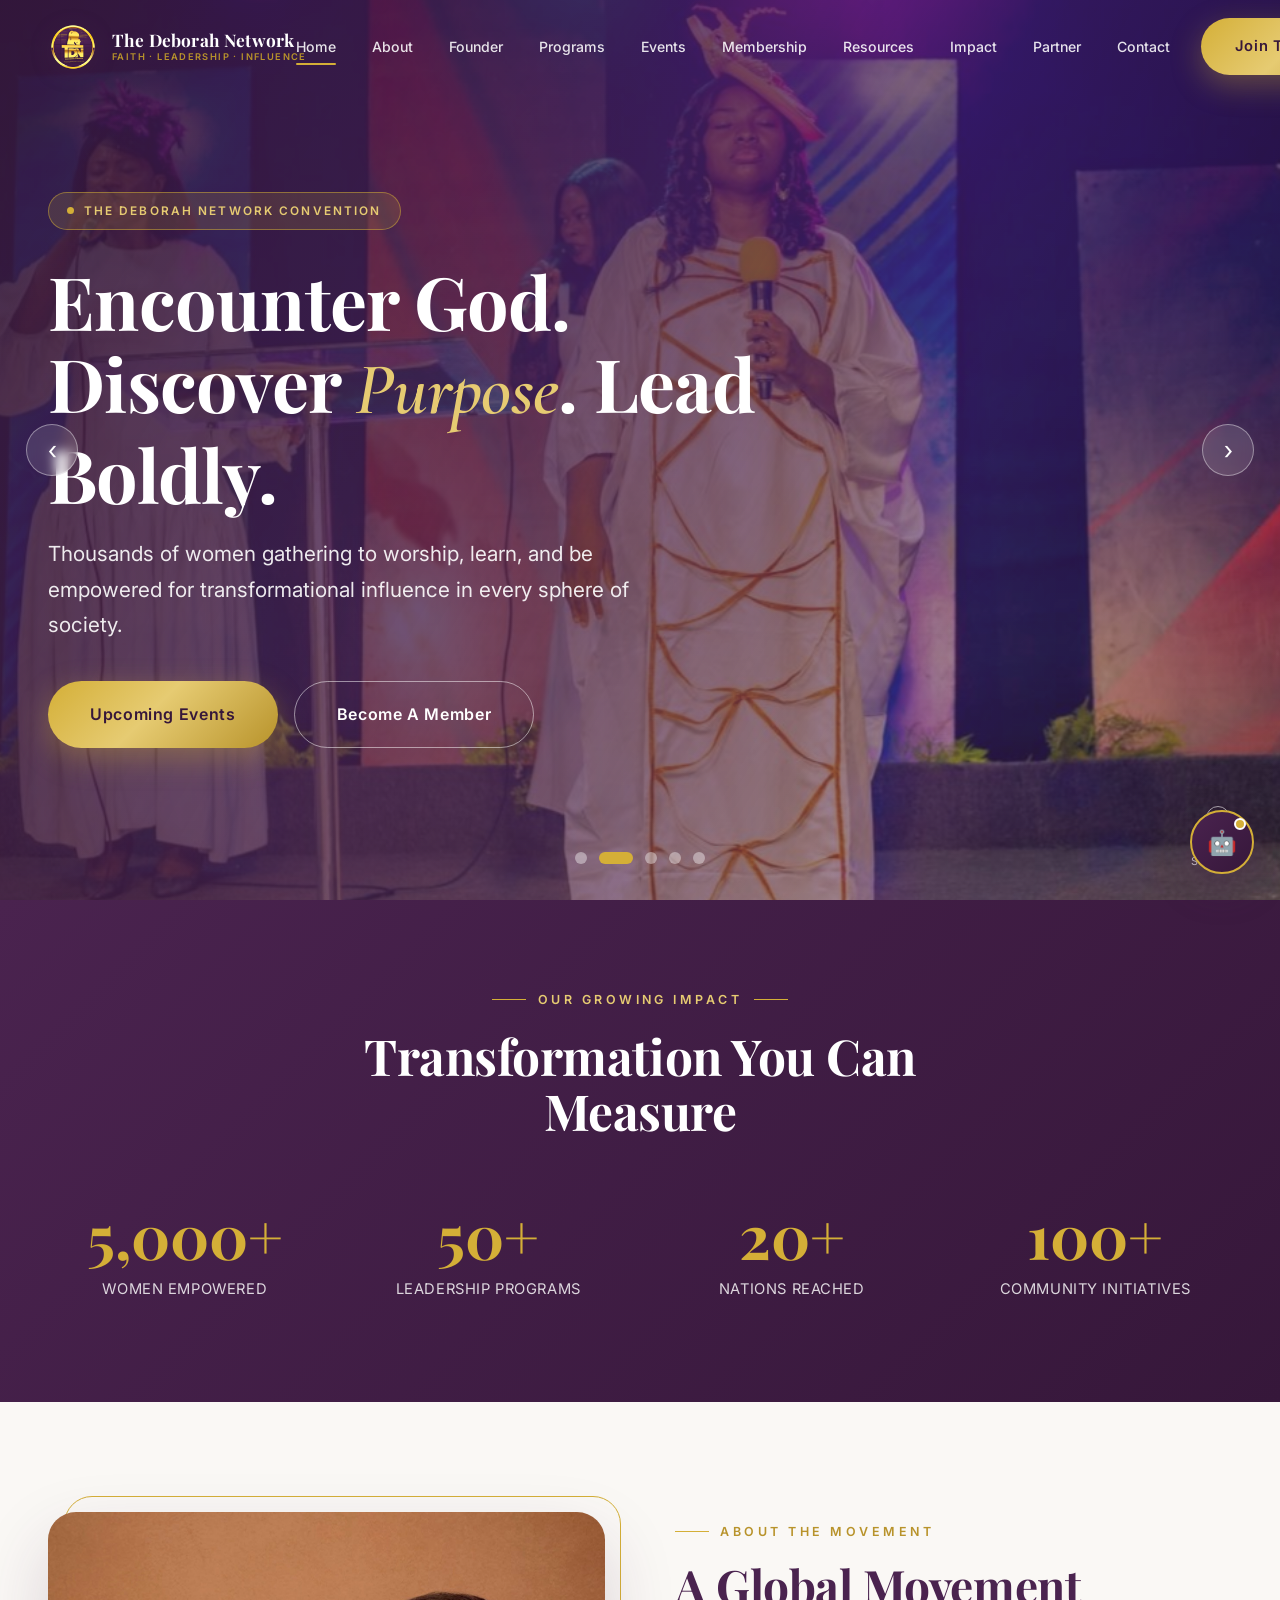
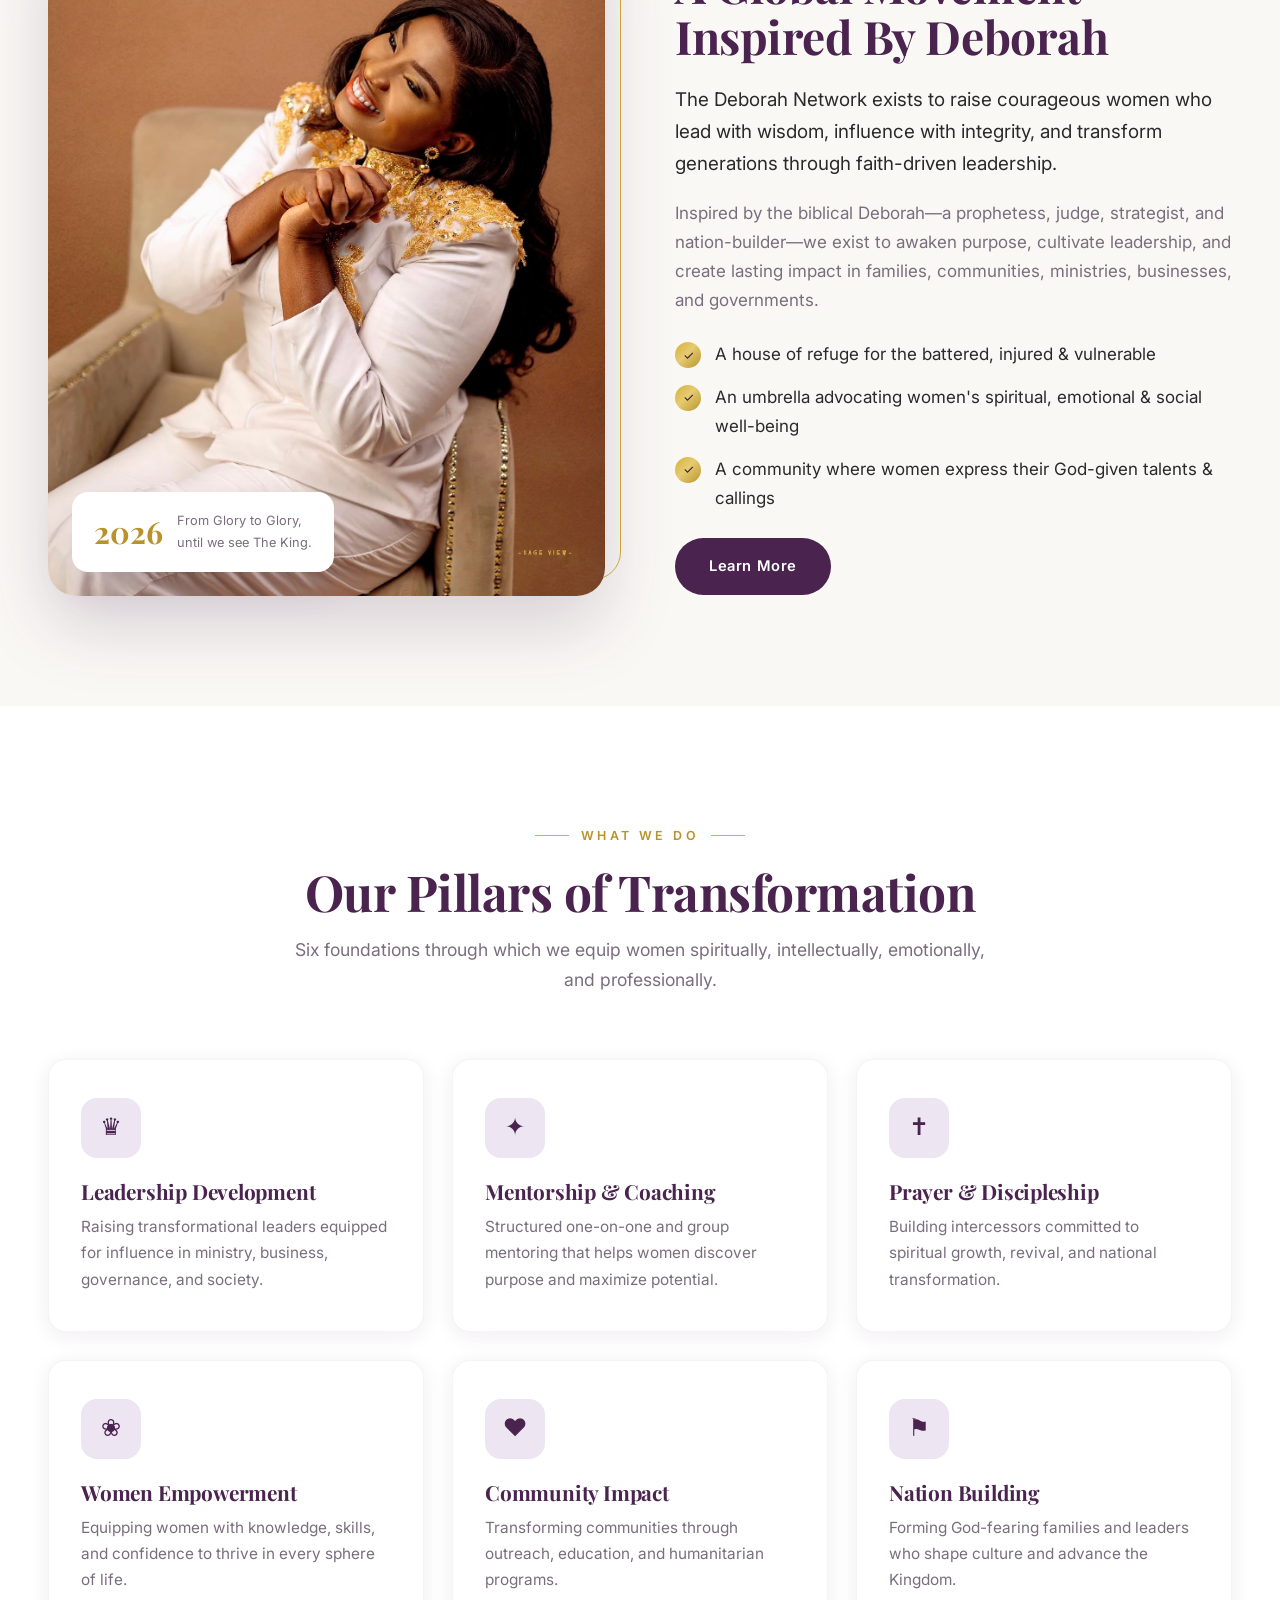
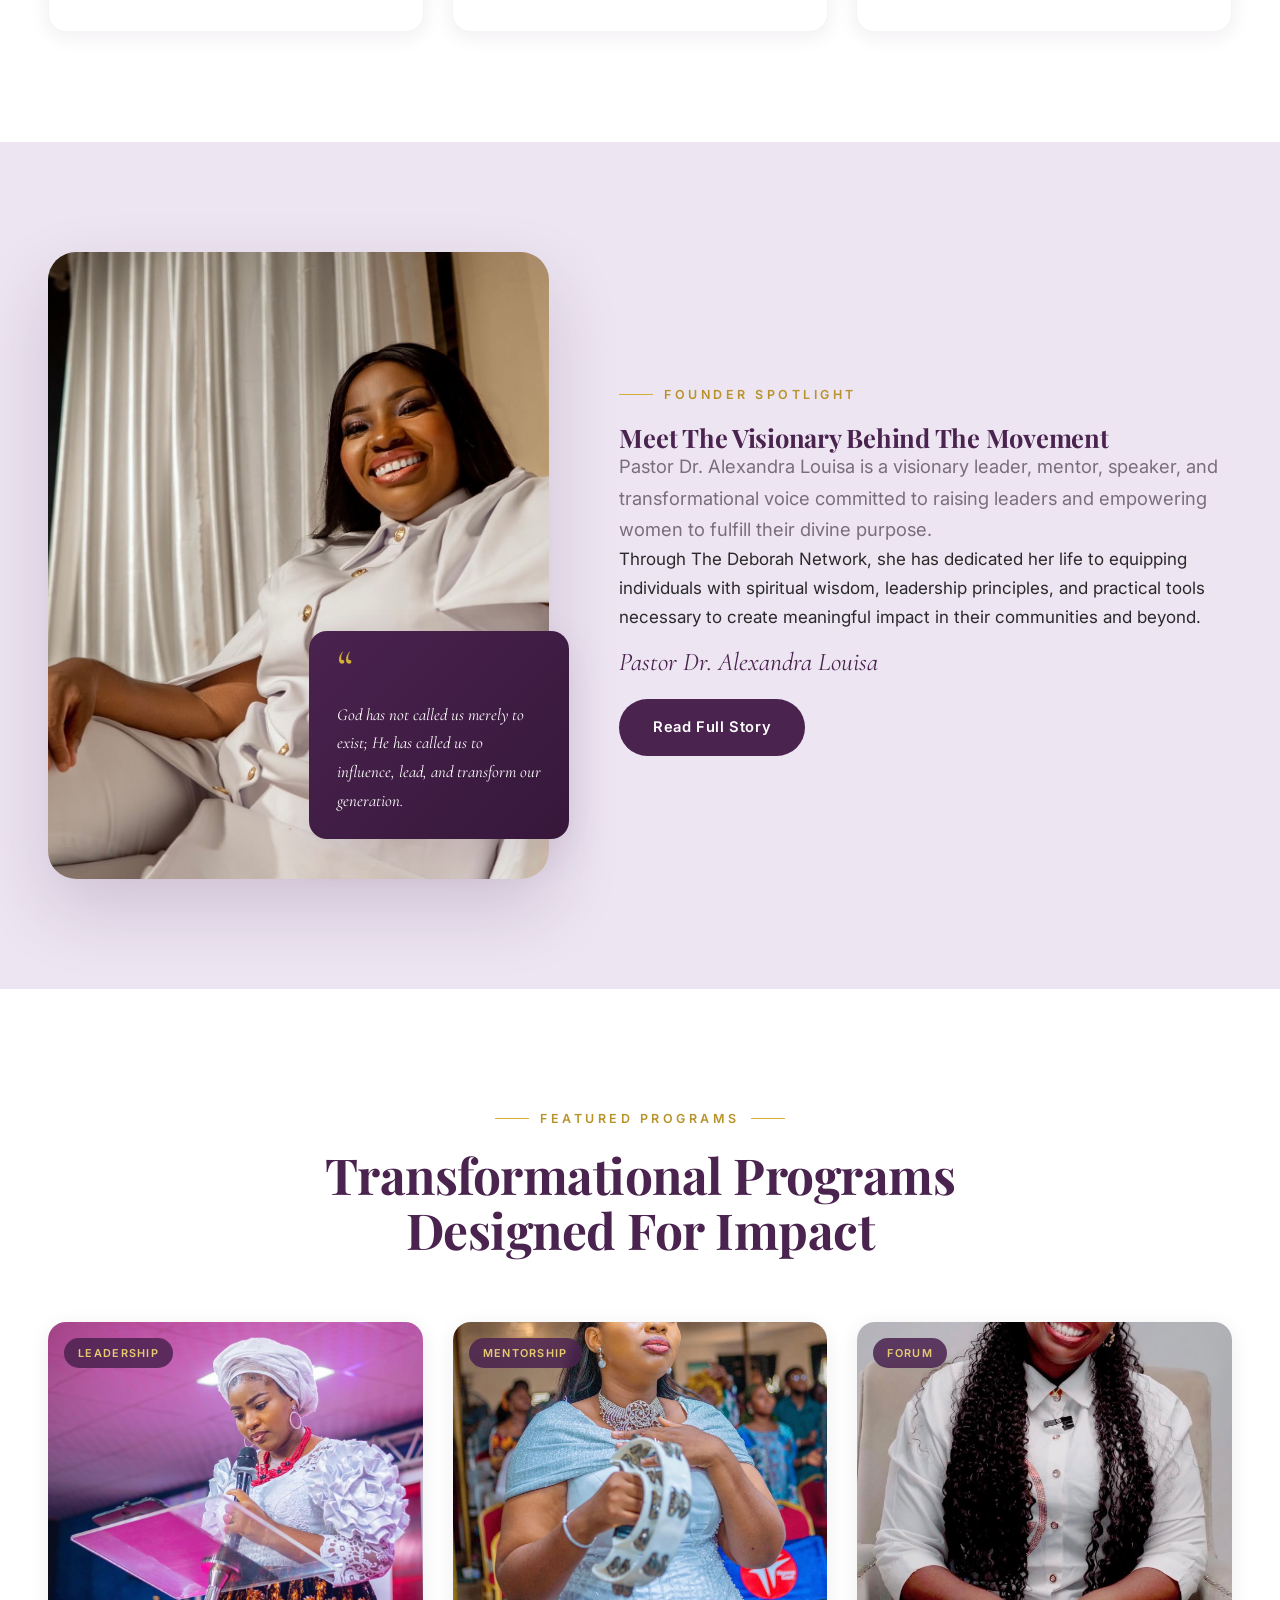
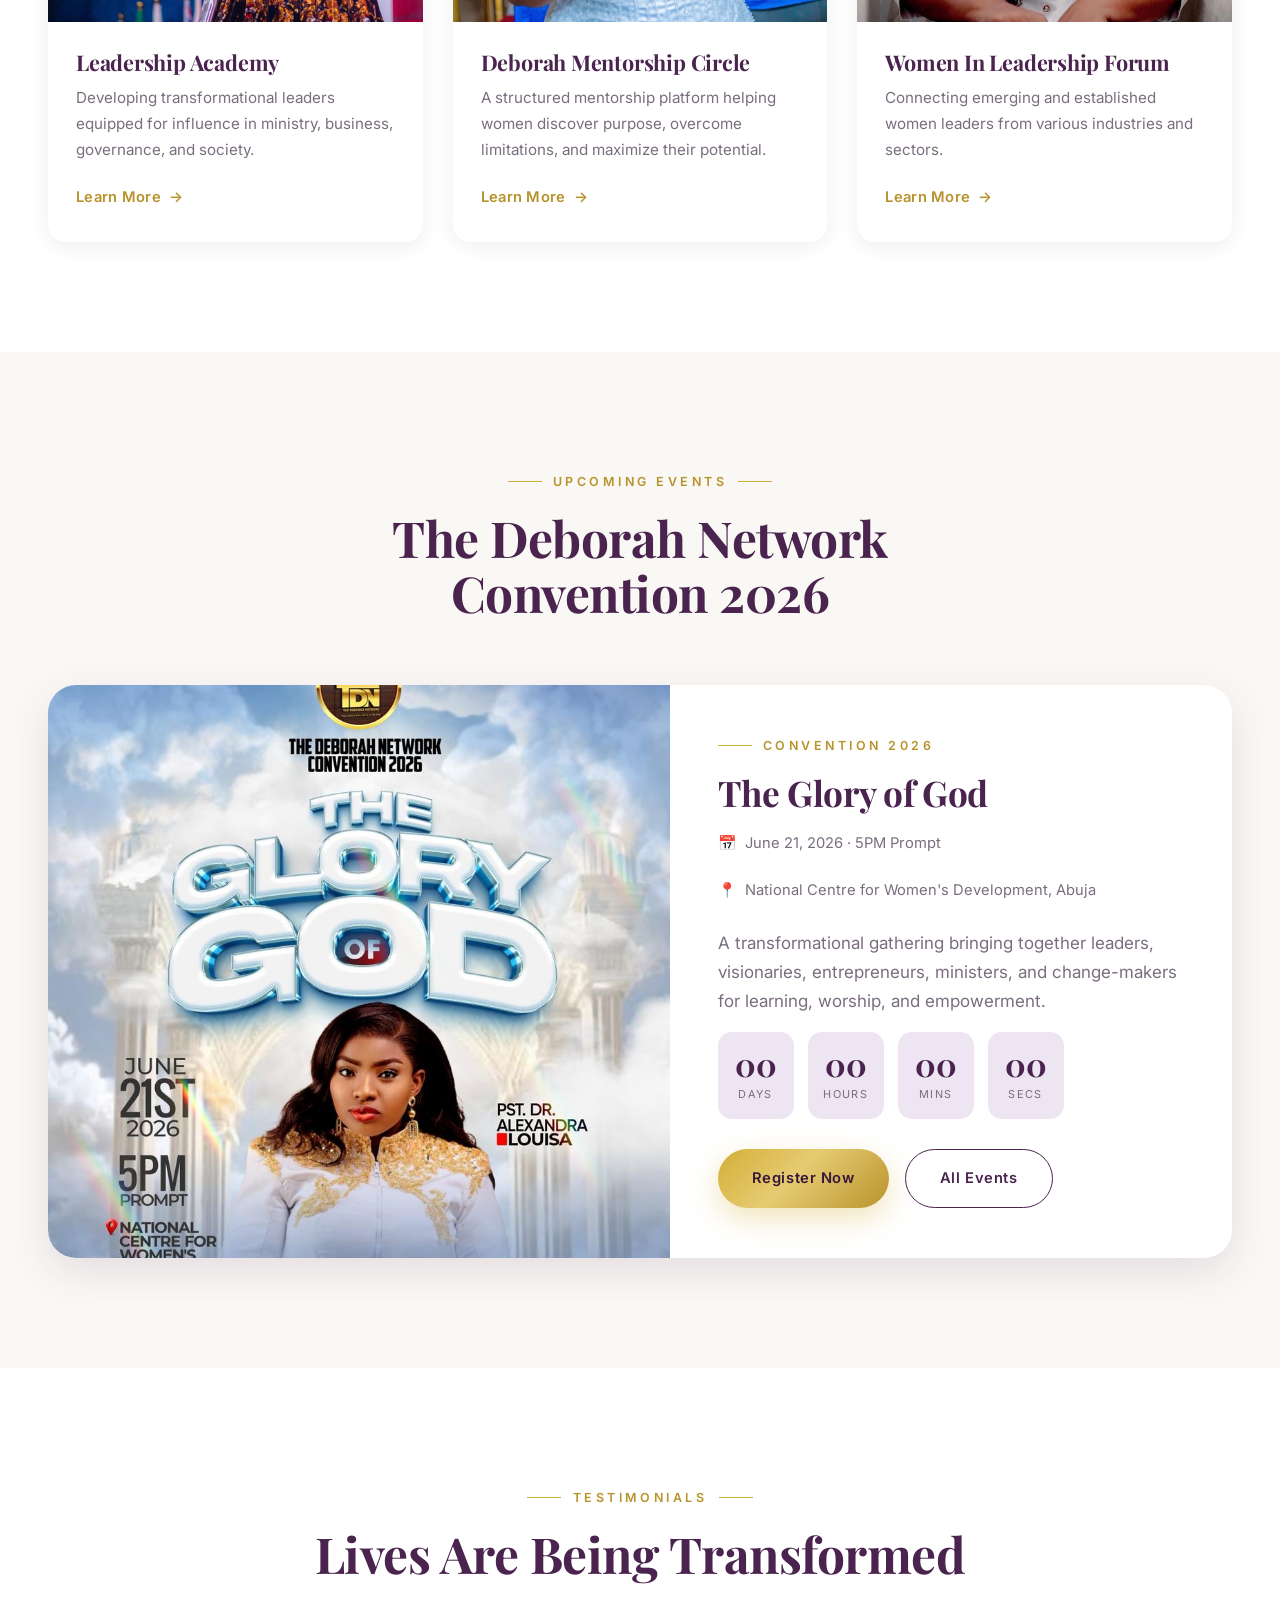
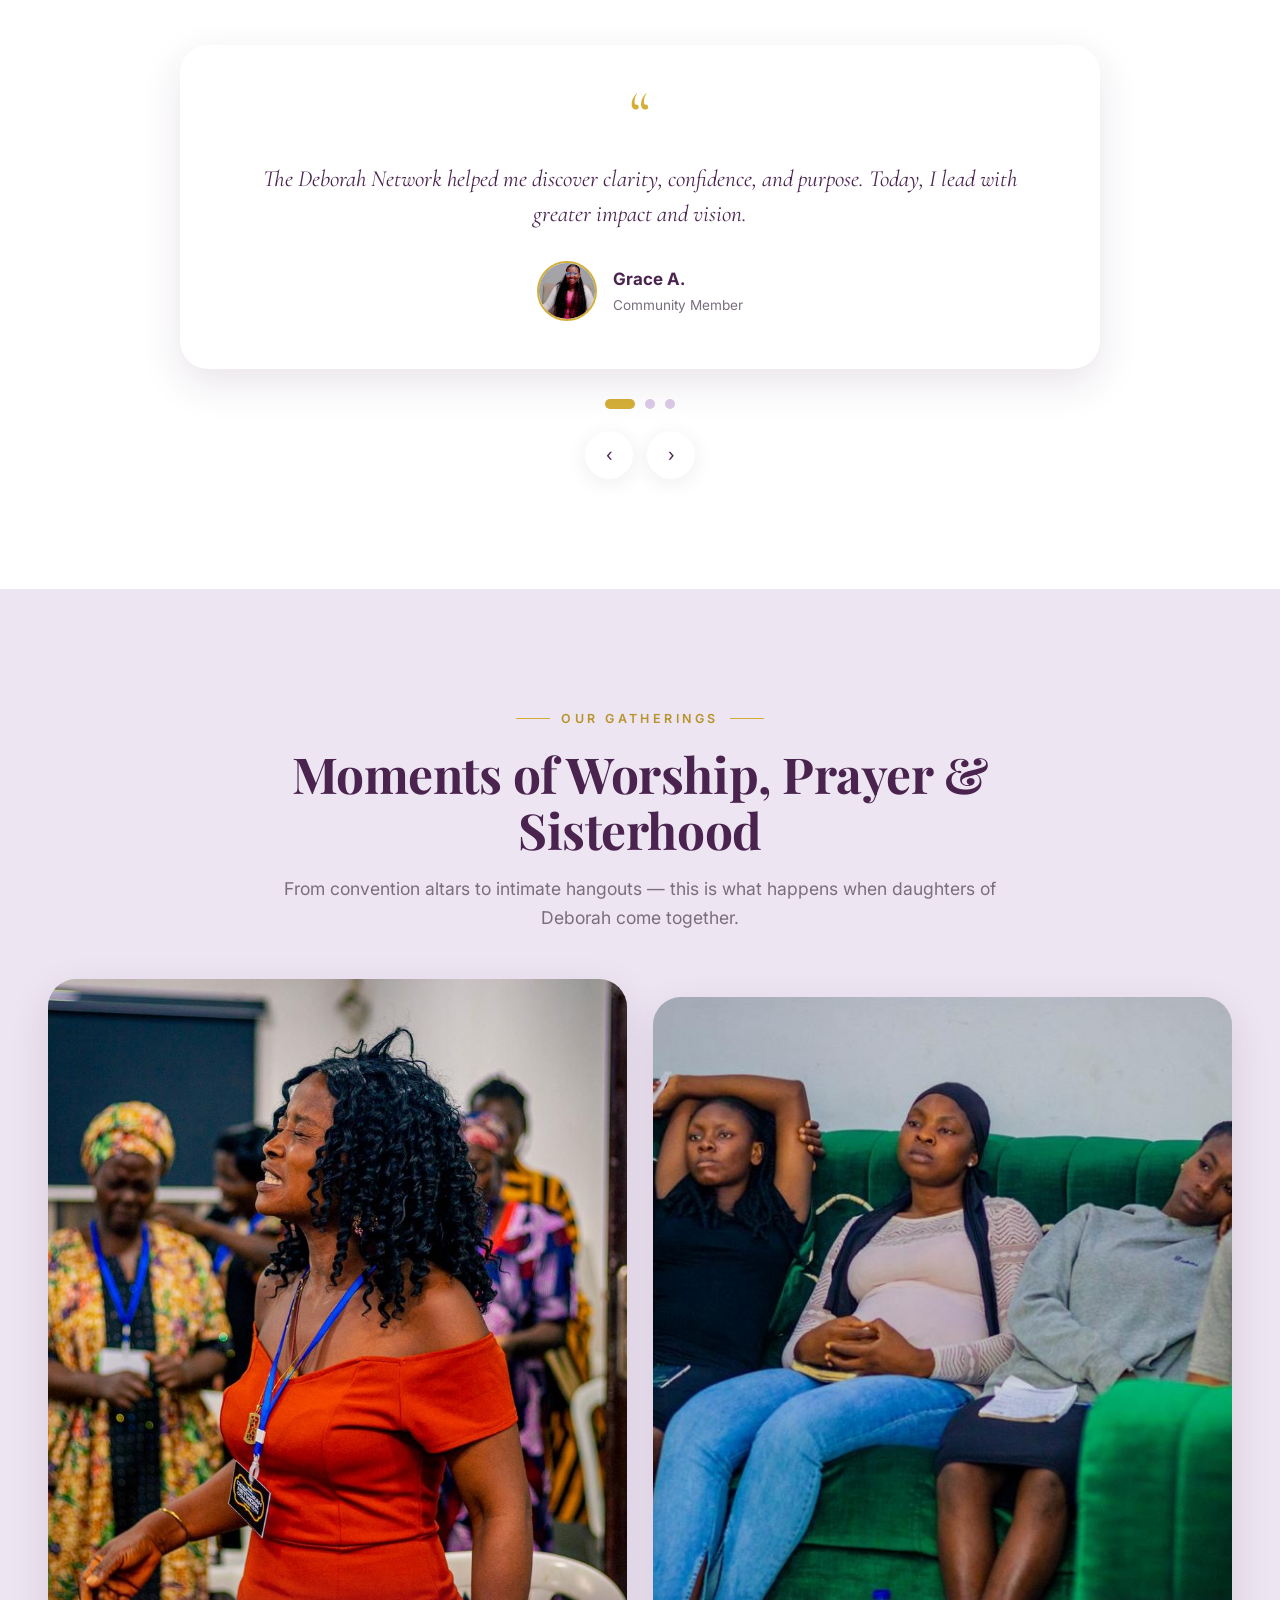
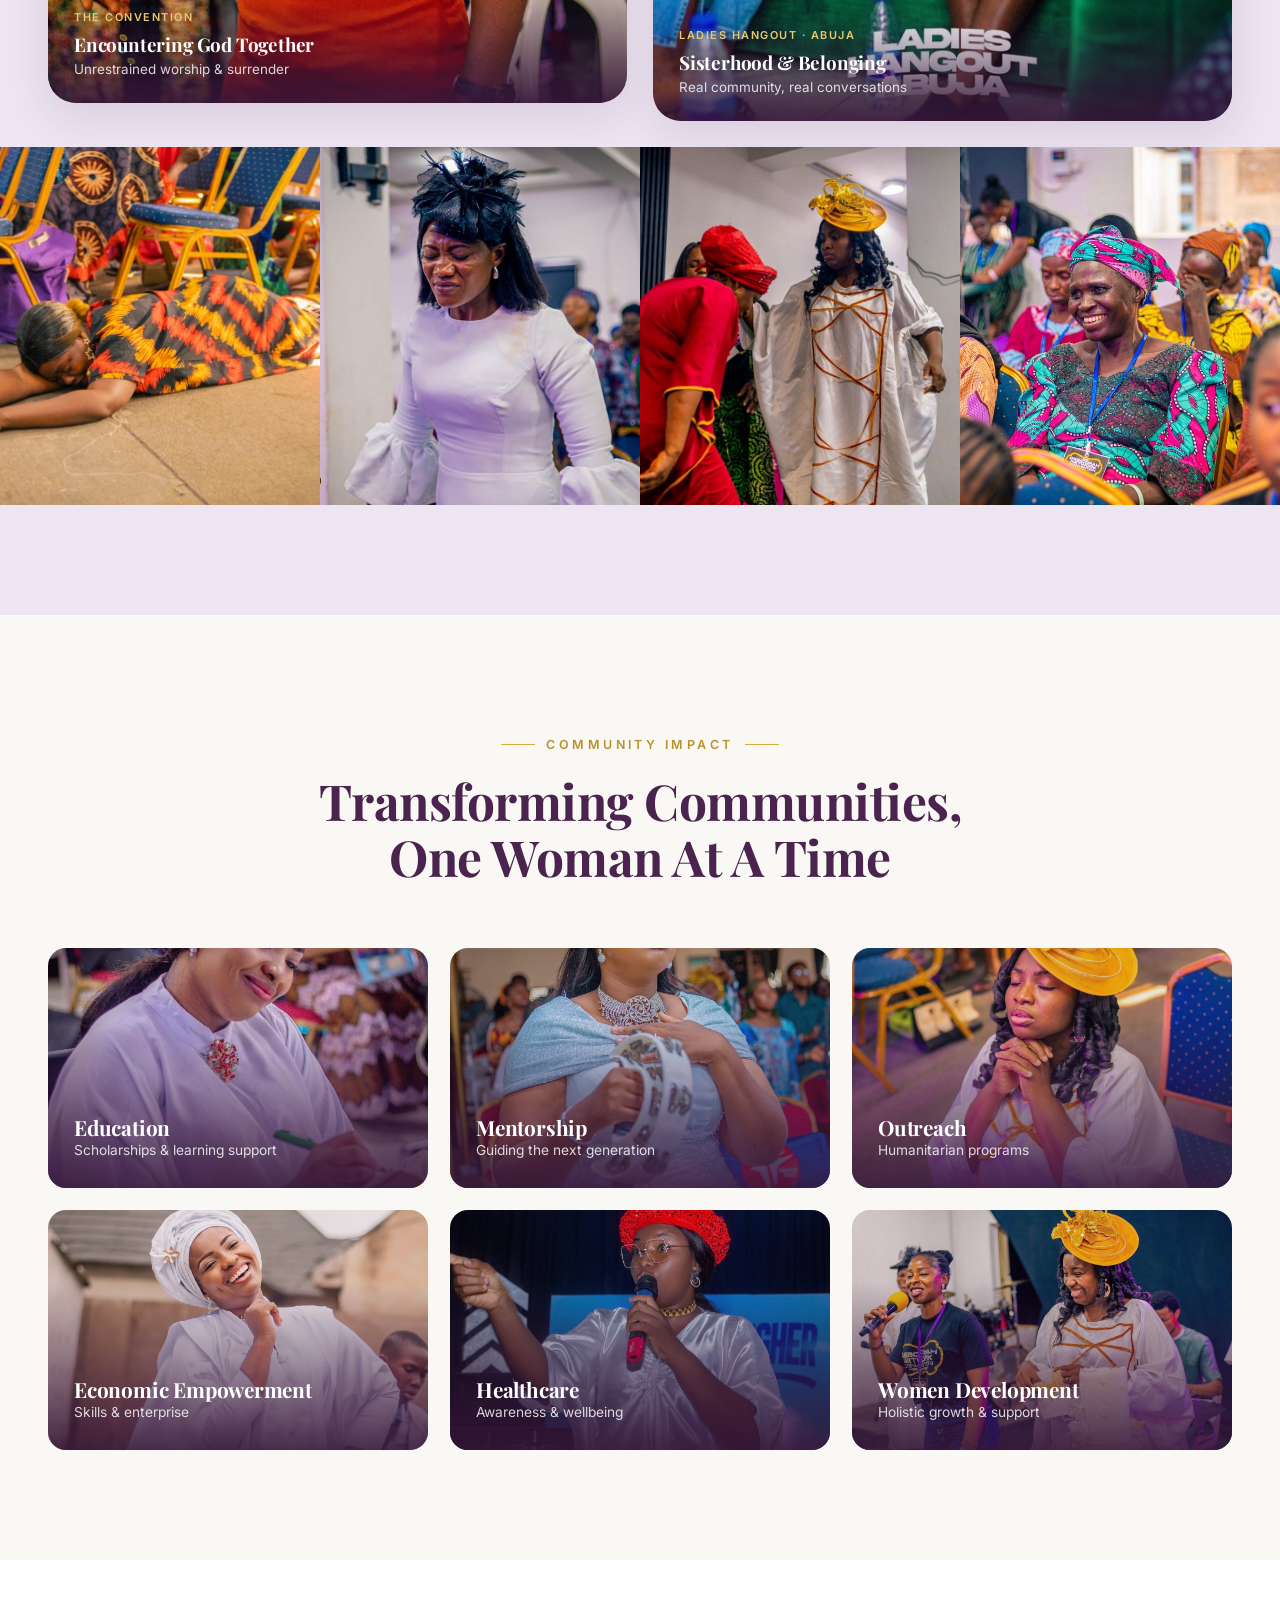
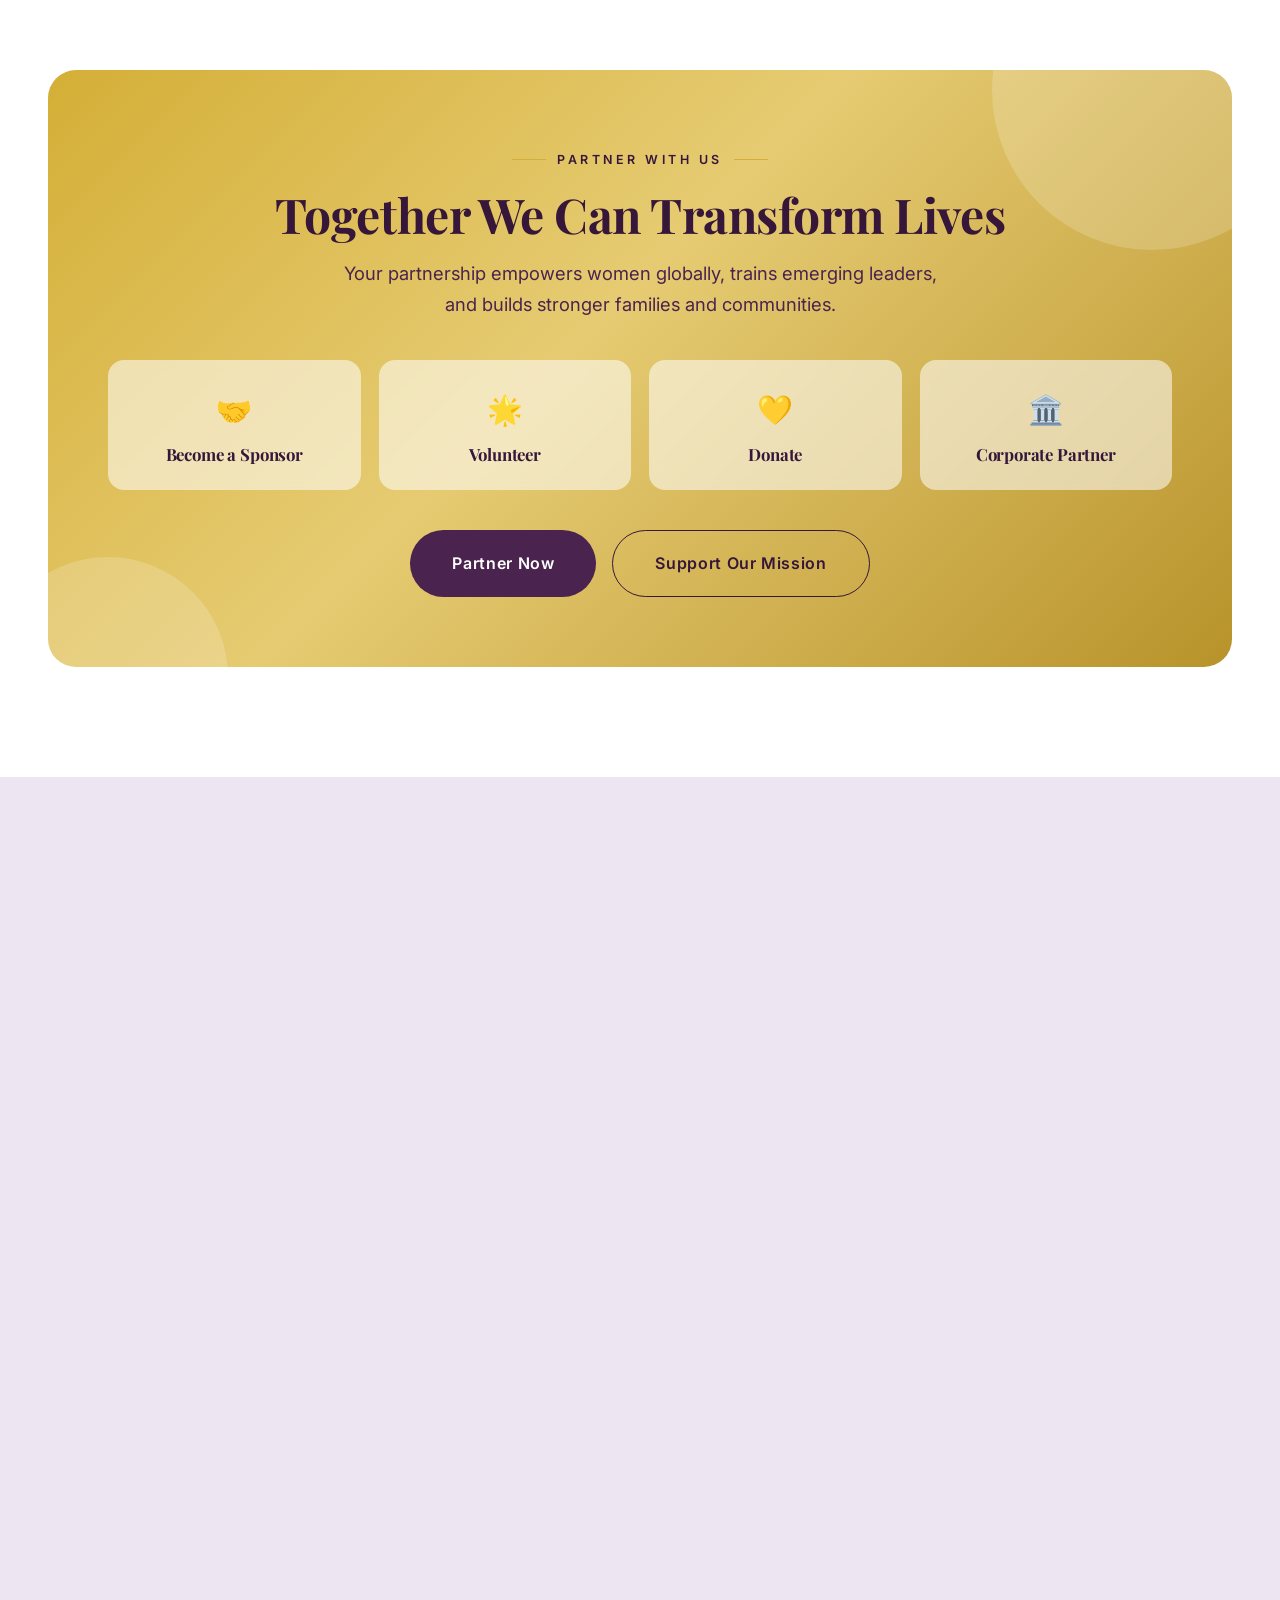
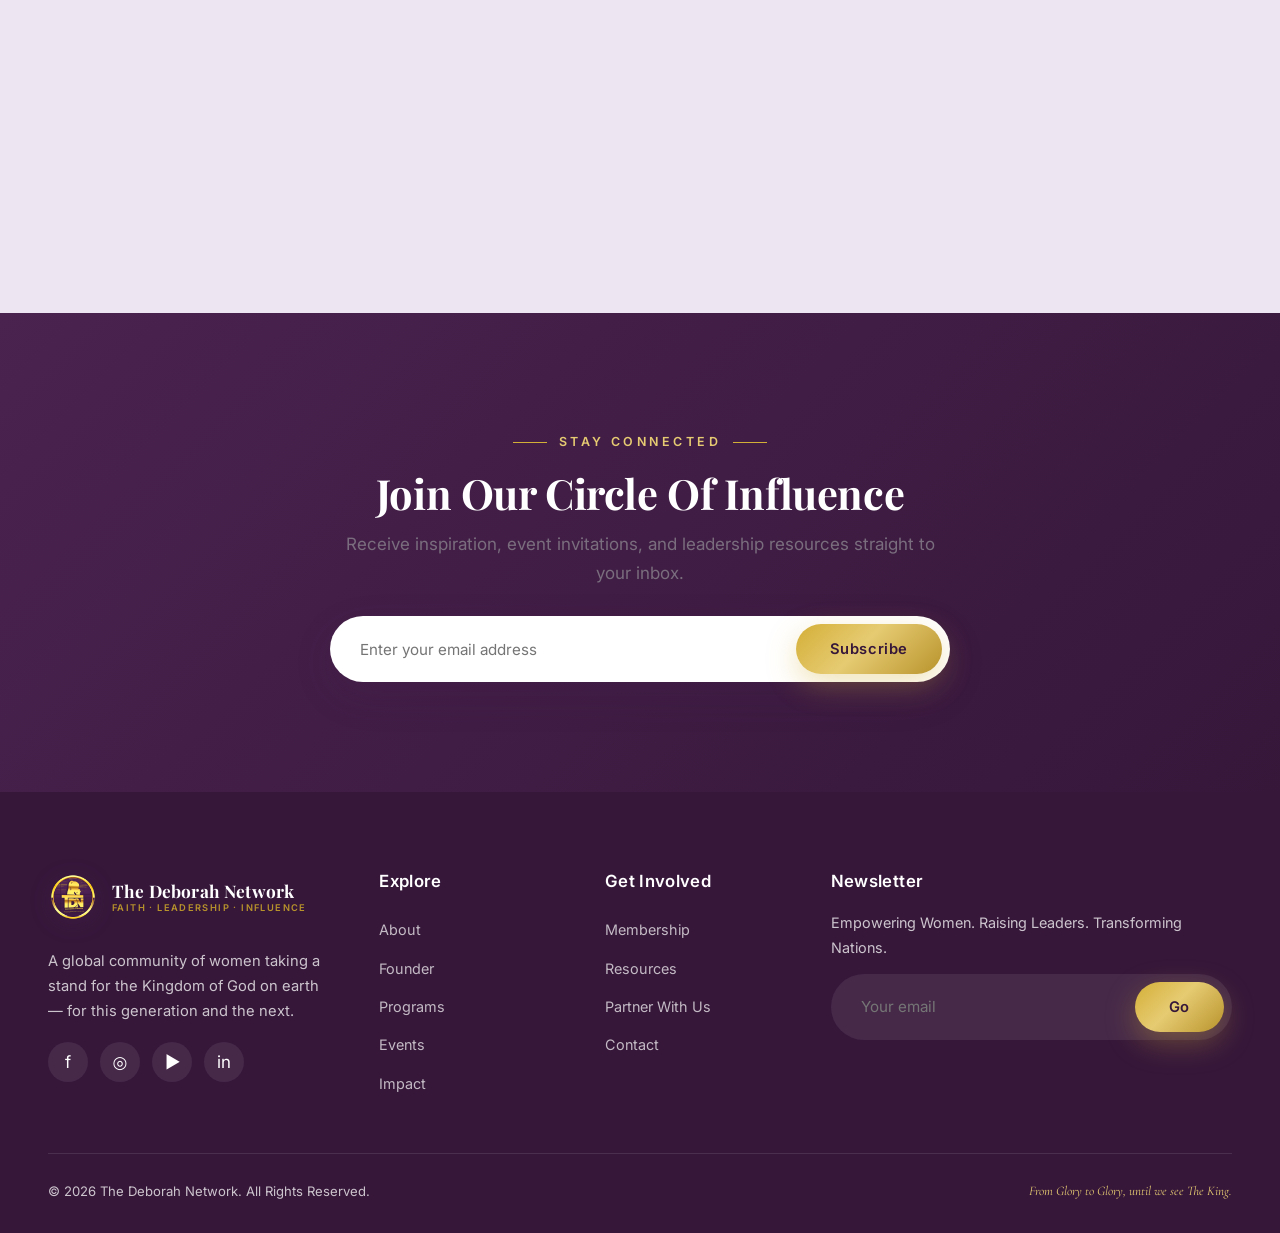
==== commit e8bc0a29: "Rebuild hero as a modern per-slide slider Each slide now has its own headline, subtext and CTAs with" ====
--- a/index.html
+++ b/index.html
@@ -48,29 +48,85 @@
   </div>
 </header>
 
-<!-- ============ HERO ============ -->
-<section class="hero">
-  <div class="hero__bg">
-    <div class="hero__slider" id="heroSlider" data-interval="1600">
-      <div class="hero__slide"><img src="assets/images/IMG_7077.jpg" alt="Pastor Dr. Alexandra Louisa ministering before a gathering of women" /></div>
-      <div class="hero__slide"><img src="assets/images/worship-leaders.jpg" alt="Worship leaders ministering on stage" /></div>
-      <div class="hero__slide"><img src="assets/images/conv-crowd.jpg" alt="A full hall of women at the Deborah Network Convention" /></div>
-      <div class="hero__slide"><img src="assets/images/teaching-podium.jpg" alt="A speaker teaching at the convention" /></div>
-      <div class="hero__slide"><img src="assets/images/worship-joy.jpg" alt="A woman in joyful worship" /></div>
-    </div>
-  </div>
-  <div class="hero__overlay"></div>
-  <div class="container">
-    <div class="hero__content">
-      <span class="hero__badge"><span class="dot"></span> Arise, Deborah — A Global Movement</span>
-      <h1>Raising Women of <em>Purpose</em>, Leadership &amp; Kingdom Influence</h1>
-      <p class="hero__sub">Empowering women to lead boldly, serve faithfully, and transform communities through faith, mentorship, and leadership development.</p>
-      <div class="btn-row">
-        <a class="btn btn--gold btn--lg" href="membership.html">Join The Network</a>
-        <a class="btn btn--ghost-light btn--lg" href="events.html">Upcoming Events</a>
-      </div>
-    </div>
-  </div>
+<!-- ============ HERO SLIDER ============ -->
+<section class="hero" id="heroSlider" data-interval="4200">
+  <div class="hero__slides">
+
+    <article class="hero__slide is-active">
+      <div class="hero__media"><img src="assets/images/IMG_7077.jpg" alt="Pastor Dr. Alexandra Louisa ministering before a gathering of women" /></div>
+      <div class="hero__overlay"></div>
+      <div class="container"><div class="hero__content">
+        <span class="hero__badge"><span class="dot"></span> Arise, Deborah — A Global Movement</span>
+        <h1>Raising Women of <em>Purpose</em>, Leadership &amp; Kingdom Influence</h1>
+        <p class="hero__sub">Empowering women to lead boldly, serve faithfully, and transform communities through faith, mentorship, and leadership development.</p>
+        <div class="btn-row">
+          <a class="btn btn--gold btn--lg" href="membership.html">Join The Network</a>
+          <a class="btn btn--ghost-light btn--lg" href="events.html">Upcoming Events</a>
+        </div>
+      </div></div>
+    </article>
+
+    <article class="hero__slide">
+      <div class="hero__media"><img src="assets/images/worship-leaders.jpg" alt="Worship leaders ministering on stage at the convention" /></div>
+      <div class="hero__overlay"></div>
+      <div class="container"><div class="hero__content">
+        <span class="hero__badge"><span class="dot"></span> The Deborah Network Convention</span>
+        <h1>Encounter God. Discover <em>Purpose</em>. Lead Boldly.</h1>
+        <p class="hero__sub">Thousands of women gathering to worship, learn, and be empowered for transformational influence in every sphere of society.</p>
+        <div class="btn-row">
+          <a class="btn btn--gold btn--lg" href="events.html">Upcoming Events</a>
+          <a class="btn btn--ghost-light btn--lg" href="membership.html">Become A Member</a>
+        </div>
+      </div></div>
+    </article>
+
+    <article class="hero__slide">
+      <div class="hero__media"><img src="assets/images/teaching-podium.jpg" alt="A speaker teaching women at the convention" /></div>
+      <div class="hero__overlay"></div>
+      <div class="container"><div class="hero__content">
+        <span class="hero__badge"><span class="dot"></span> Mentorship &amp; Leadership</span>
+        <h1>You Were Created To <em>Influence</em> Nations</h1>
+        <p class="hero__sub">Through mentorship, coaching, and leadership development we raise a generation of women equipped to lead with wisdom and integrity.</p>
+        <div class="btn-row">
+          <a class="btn btn--gold btn--lg" href="programs.html">Explore Programs</a>
+          <a class="btn btn--ghost-light btn--lg" href="membership.html">Join The Network</a>
+        </div>
+      </div></div>
+    </article>
+
+    <article class="hero__slide">
+      <div class="hero__media"><img src="assets/images/worship-joy.jpg" alt="A woman in joyful, surrendered worship" /></div>
+      <div class="hero__overlay"></div>
+      <div class="container"><div class="hero__content">
+        <span class="hero__badge"><span class="dot"></span> Prayer &amp; Revival</span>
+        <h1>A Movement Built On The <em>Altar</em> Of Prayer</h1>
+        <p class="hero__sub">Join a global community of intercessors believing for revival, breakthrough, and the transformation of nations.</p>
+        <div class="btn-row">
+          <a class="btn btn--gold btn--lg" href="programs.html#prayer">Prayer Network</a>
+          <a class="btn btn--ghost-light btn--lg" href="partner.html">Partner With Us</a>
+        </div>
+      </div></div>
+    </article>
+
+    <article class="hero__slide">
+      <div class="hero__media"><img src="assets/images/conv-crowd.jpg" alt="A full hall of women at the Deborah Network Convention" /></div>
+      <div class="hero__overlay"></div>
+      <div class="container"><div class="hero__content">
+        <span class="hero__badge"><span class="dot"></span> Empowerment &amp; Impact</span>
+        <h1>Transforming Lives, One <em>Woman</em> At A Time</h1>
+        <p class="hero__sub">From empowerment grants to community outreach — faith expressed through action that changes families, communities, and nations.</p>
+        <div class="btn-row">
+          <a class="btn btn--gold btn--lg" href="impact.html">Our Impact</a>
+          <a class="btn btn--ghost-light btn--lg" href="partner.html">Support The Mission</a>
+        </div>
+      </div></div>
+    </article>
+
+  </div>
+
+  <button class="hero__arrow prev" id="heroPrev" aria-label="Previous slide">&#8249;</button>
+  <button class="hero__arrow next" id="heroNext" aria-label="Next slide">&#8250;</button>
+  <div class="hero__dots" id="heroDots" role="tablist" aria-label="Hero slides"></div>
   <a href="#impact" class="hero__scroll"><span class="mouse"></span> Scroll</a>
 </section>
 
--- a/assets/css/styles.css
+++ b/assets/css/styles.css
@@ -179,18 +179,46 @@
 
 /* ---------- Hero ---------- */
 .hero { position: relative; min-height: 100vh; display: flex; align-items: center; color: #fff; overflow: hidden; }
-.hero__bg { position: absolute; inset: 0; z-index: 0; overflow: hidden; }
-.hero__bg img { width: 100%; height: 100%; object-fit: cover; object-position: center 25%; }
-/* hero slider — fast auto-scrolling track */
-.hero__slider { display: flex; height: 100%; width: 100%; will-change: transform; }
-.hero__slide { position: relative; min-width: 100%; height: 100%; }
-.hero__slide img { width: 100%; height: 100%; object-fit: cover; object-position: center 25%; transform: scale(1.06); animation: heroKen 6s ease-out infinite alternate; }
-@keyframes heroKen { from { transform: scale(1.04); } to { transform: scale(1.12); } }
-@media (prefers-reduced-motion: reduce) { .hero__slide img { animation: none; transform: none; } }
+/* ---------- Modern hero slider (per-slide content, crossfade) ---------- */
+.hero__slides { position: absolute; inset: 0; z-index: 0; }
+.hero__slide { position: absolute; inset: 0; display: flex; align-items: center; opacity: 0; visibility: hidden; transition: opacity 0.9s var(--ease); z-index: 1; }
+.hero__slide.is-active { opacity: 1; visibility: visible; z-index: 2; }
+.hero__media { position: absolute; inset: 0; overflow: hidden; }
+.hero__media img { width: 100%; height: 100%; object-fit: cover; object-position: center 25%; transform: scale(1.12); }
+.hero__slide.is-active .hero__media img { animation: heroKen 6s ease-out forwards; }
+@keyframes heroKen { from { transform: scale(1.02); } to { transform: scale(1.14); } }
 .hero__overlay { position: absolute; inset: 0; z-index: 1;
   background: linear-gradient(120deg, rgba(54,23,58,0.92) 0%, rgba(74,35,79,0.78) 45%, rgba(74,35,79,0.35) 100%);
 }
+.hero__slide .container { position: relative; width: 100%; }
 .hero__content { position: relative; z-index: 3; padding: 140px 0 100px; max-width: 760px; }
+/* per-slide text entrance — only animates on the active slide */
+.hero__slide .hero__badge, .hero__slide h1, .hero__slide .hero__sub, .hero__slide .btn-row {
+  opacity: 0; transform: translateX(-38px); }
+.hero__slide.is-active .hero__badge { animation: heroIn 0.7s var(--ease) 0.15s forwards; }
+.hero__slide.is-active h1 { animation: heroIn 0.7s var(--ease) 0.28s forwards; }
+.hero__slide.is-active .hero__sub { animation: heroIn 0.7s var(--ease) 0.42s forwards; }
+.hero__slide.is-active .btn-row { animation: heroIn 0.7s var(--ease) 0.56s forwards; }
+@keyframes heroIn { to { opacity: 1; transform: translateX(0); } }
+@media (prefers-reduced-motion: reduce) {
+  .hero__slide.is-active .hero__media img { animation: none; transform: scale(1.05); }
+  .hero__slide .hero__badge, .hero__slide h1, .hero__slide .hero__sub, .hero__slide .btn-row { opacity: 1; transform: none; animation: none; }
+}
+
+/* arrows */
+.hero__arrow { position: absolute; top: 50%; transform: translateY(-50%); z-index: 5;
+  width: 52px; height: 52px; border-radius: 50%; display: grid; place-items: center;
+  background: rgba(255,255,255,0.12); border: 1px solid rgba(255,255,255,0.4); color: #fff;
+  font-size: 1.6rem; line-height: 1; backdrop-filter: blur(6px); transition: all 0.3s var(--ease); }
+.hero__arrow:hover { background: var(--gold-gradient); color: var(--plum-deep); border-color: transparent; }
+.hero__arrow.prev { left: 26px; } .hero__arrow.next { right: 26px; }
+@media (max-width: 760px){ .hero__arrow { display: none; } }
+
+/* dots */
+.hero__dots { position: absolute; bottom: 36px; left: 50%; transform: translateX(-50%); z-index: 5; display: flex; gap: 12px; }
+.hero__dots button { width: 12px; height: 12px; border-radius: 50%; background: rgba(255,255,255,0.4); transition: all 0.4s var(--ease); }
+.hero__dots button.active { background: var(--gold); width: 34px; border-radius: 10px; }
+@media (max-width: 760px){ .hero__dots { bottom: 86px; } }
 .hero__badge {
   display: inline-flex; align-items: center; gap: 0.6rem;
   padding: 8px 18px; border-radius: 40px;
@@ -203,10 +231,11 @@
 .hero h1 em { font-family: var(--font-display); font-style: italic; color: var(--gold-soft); font-weight: 600; }
 .hero__sub { font-size: clamp(1.05rem, 2vw, 1.3rem); color: rgba(255,255,255,0.9); max-width: 600px; margin-bottom: 2.4rem; }
 .hero__scroll {
-  position: absolute; bottom: 34px; left: 50%; transform: translateX(-50%); z-index: 4;
+  position: absolute; bottom: 30px; right: 34px; z-index: 5;
   display: flex; flex-direction: column; align-items: center; gap: 8px;
   color: rgba(255,255,255,0.75); font-size: 0.68rem; letter-spacing: 0.2em; text-transform: uppercase;
 }
+@media (max-width: 760px){ .hero__scroll { display: none; } }
 .hero__scroll .mouse { width: 24px; height: 38px; border: 1.5px solid rgba(255,255,255,0.6); border-radius: 14px; position: relative; }
 .hero__scroll .mouse::after { content: ""; position: absolute; top: 7px; left: 50%; transform: translateX(-50%); width: 4px; height: 7px; border-radius: 3px; background: var(--gold); animation: scrolldot 1.8s infinite; }
 @keyframes scrolldot { 0% { opacity: 0; transform: translate(-50%, 0); } 40% { opacity: 1; } 80% { opacity: 0; transform: translate(-50%, 12px); } 100% { opacity: 0; } }
